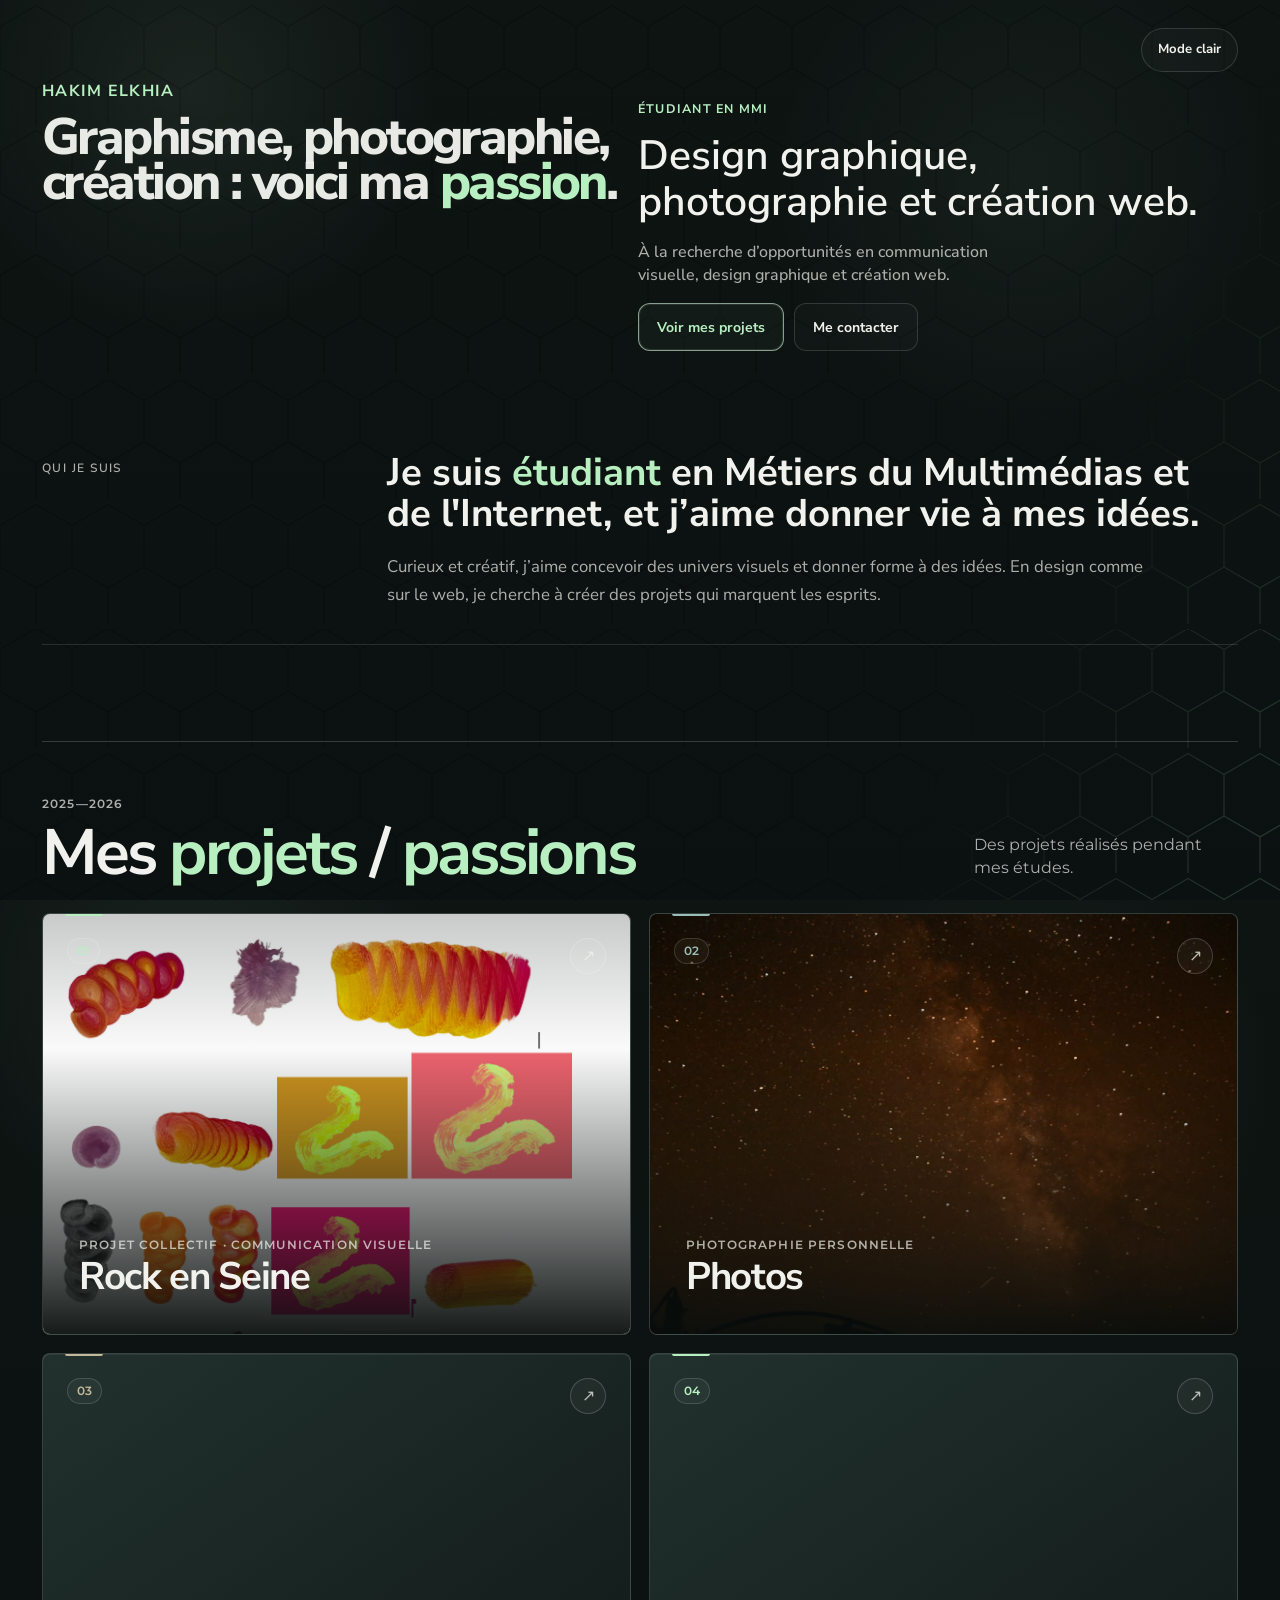
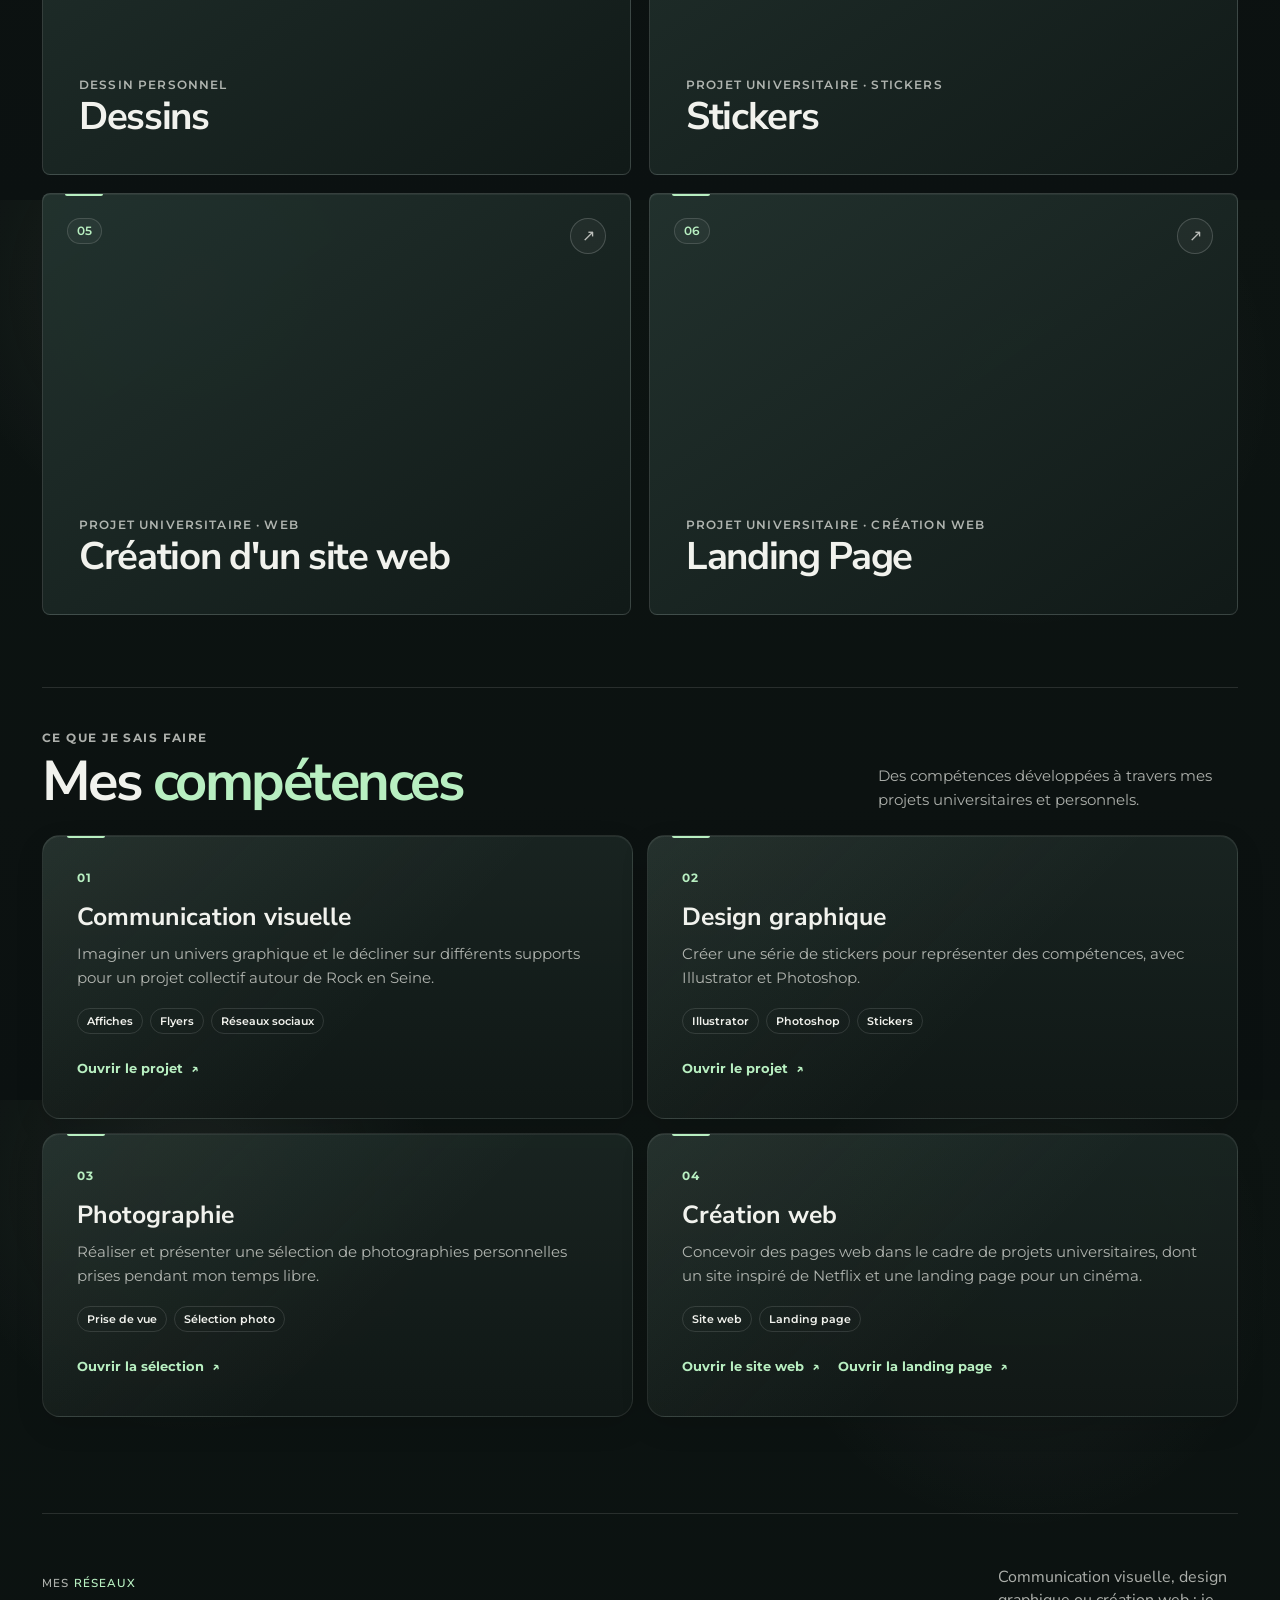
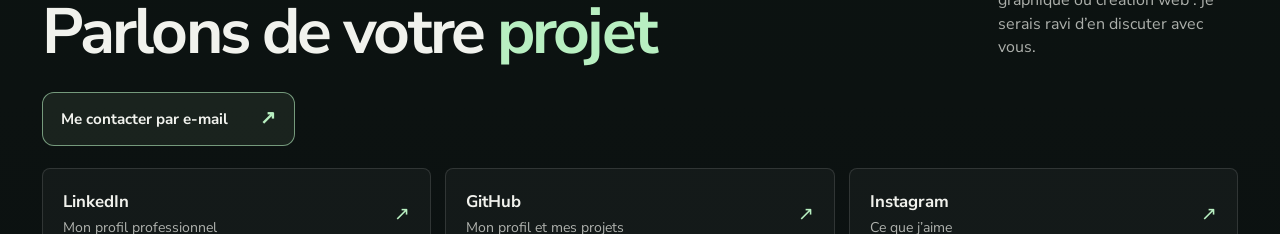
==== index.html @ 8ef16da4 "Add files via upload" ====
<!DOCTYPE html>
<html lang="fr">
  <head>
    <meta charset="utf-8">
    <meta name="viewport" content="width=device-width, initial-scale=1">
    <meta http-equiv="refresh" content="0; url=html/portefolio.html">
    <meta
      name="description"
      content="Découvrez le portfolio de Hakim ELKHIA : communication visuelle, design graphique, photographie et création web."
    >
    <meta name="theme-color" content="#101715">
    <meta property="og:type" content="website">
    <meta property="og:locale" content="fr_FR">
    <meta property="og:site_name" content="Hakim ELKHIA — Portfolio">
    <meta property="og:title" content="Hakim ELKHIA — Portfolio créatif">
    <meta
      property="og:description"
      content="Communication visuelle, design graphique, photographie et création web."
    >
    <meta
      property="og:image"
      content="assets/rock%20en%20seine1.png"
    >
    <meta
      property="og:image:alt"
      content="Maquettes d’affiches pour le projet Rock en Seine."
    >
    <meta name="twitter:card" content="summary_large_image">
    <title>Hakim ELKHIA — Portfolio créatif</title>
    <link rel="icon" type="image/svg+xml" href="honeycomb.svg">
    <link rel="apple-touch-icon" href="honeycomb.svg">
  </head>
  <body>
    <p>Redirection vers <a href="html/portefolio.html">mon portfolio</a>…</p>
  </body>
</html>
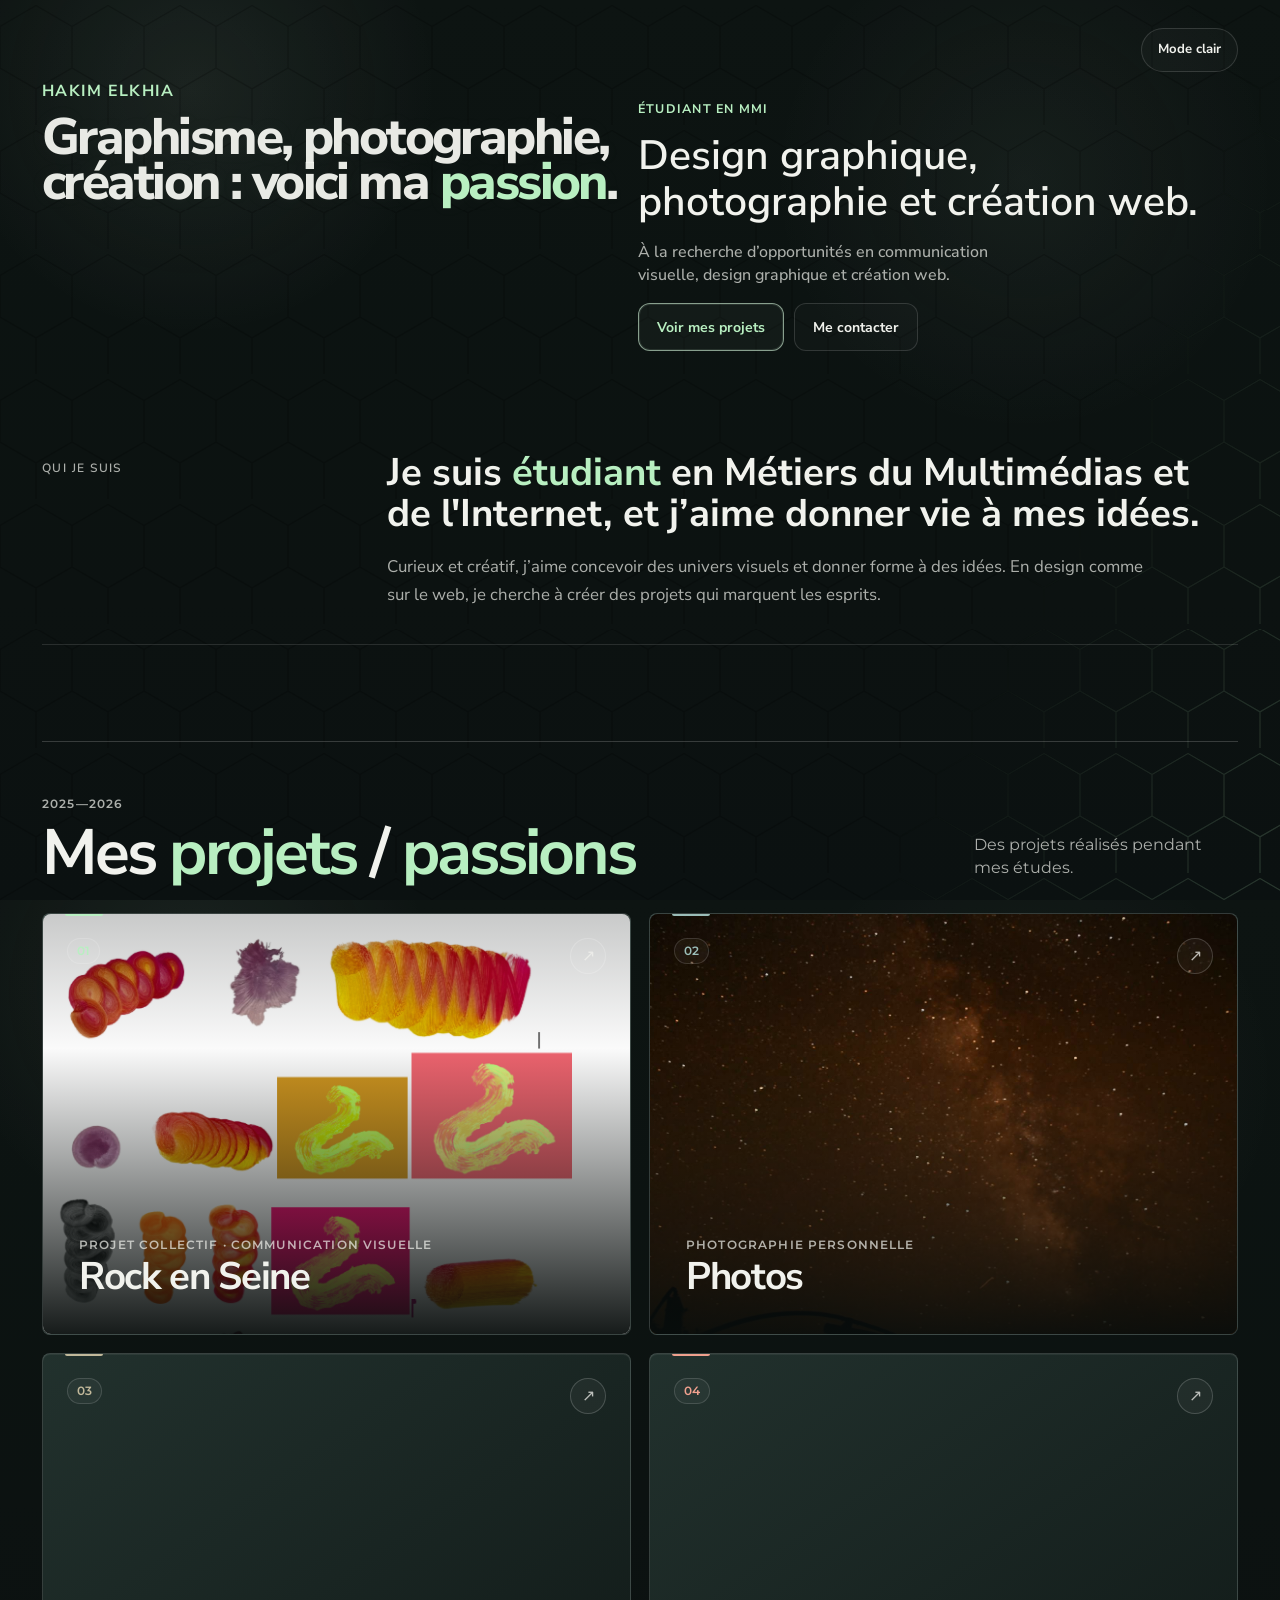
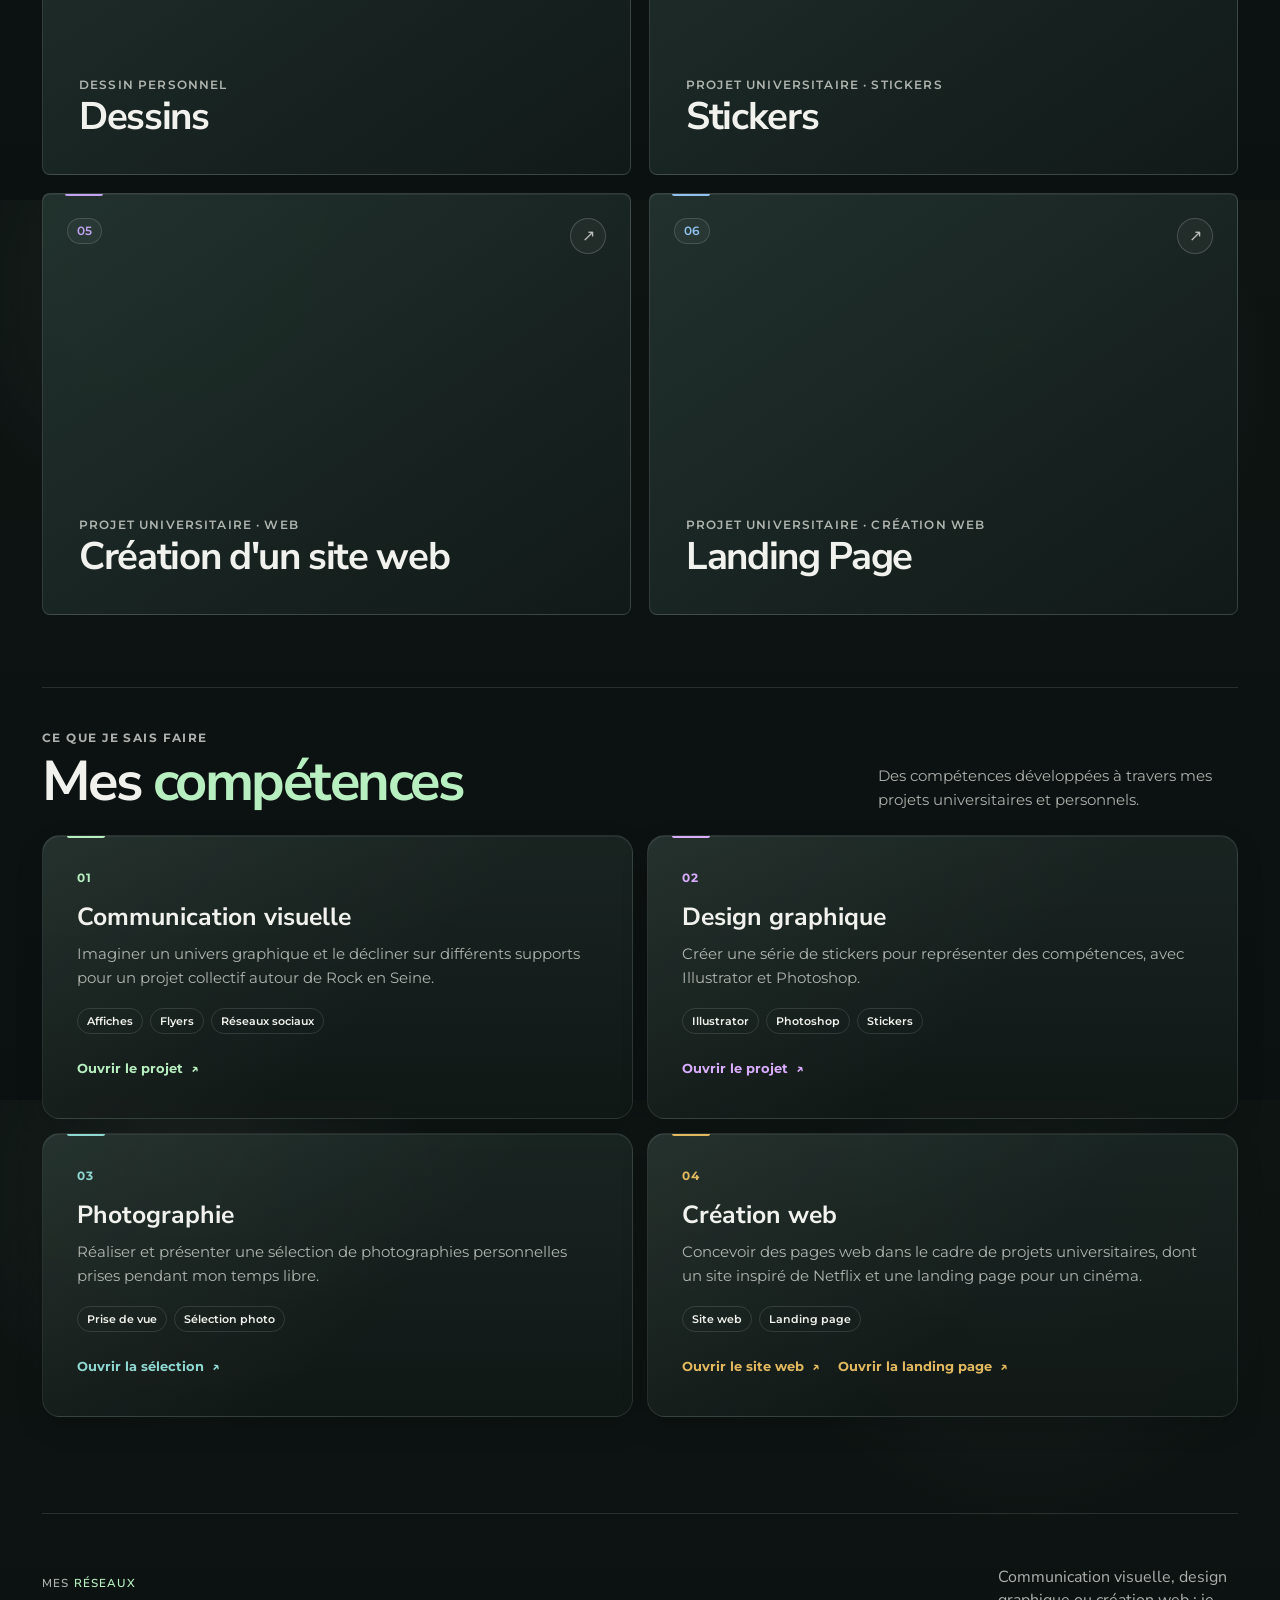
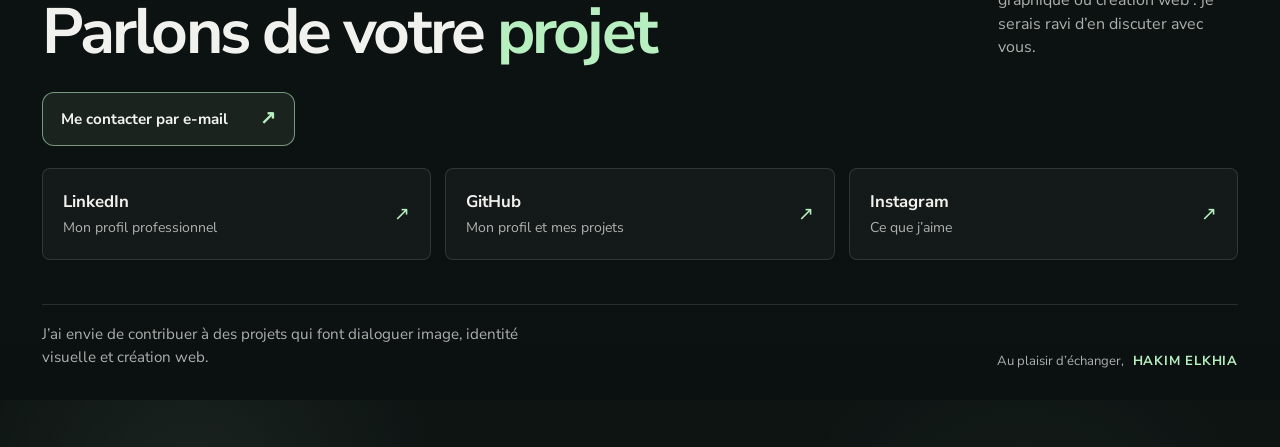
==== commit 3bc0729b: "Add files via upload" ====
--- a/index.html
+++ b/index.html
@@ -27,8 +27,8 @@
     >
     <meta name="twitter:card" content="summary_large_image">
     <title>Hakim ELKHIA — Portfolio créatif</title>
-    <link rel="icon" type="image/svg+xml" href="honeycomb.svg">
-    <link rel="apple-touch-icon" href="honeycomb.svg">
+    <link rel="icon" type="image/svg+xml" href="assets/honeycomb.svg">
+    <link rel="apple-touch-icon" href="assets/honeycomb.svg">
   </head>
   <body>
     <p>Redirection vers <a href="html/portefolio.html">mon portfolio</a>…</p>
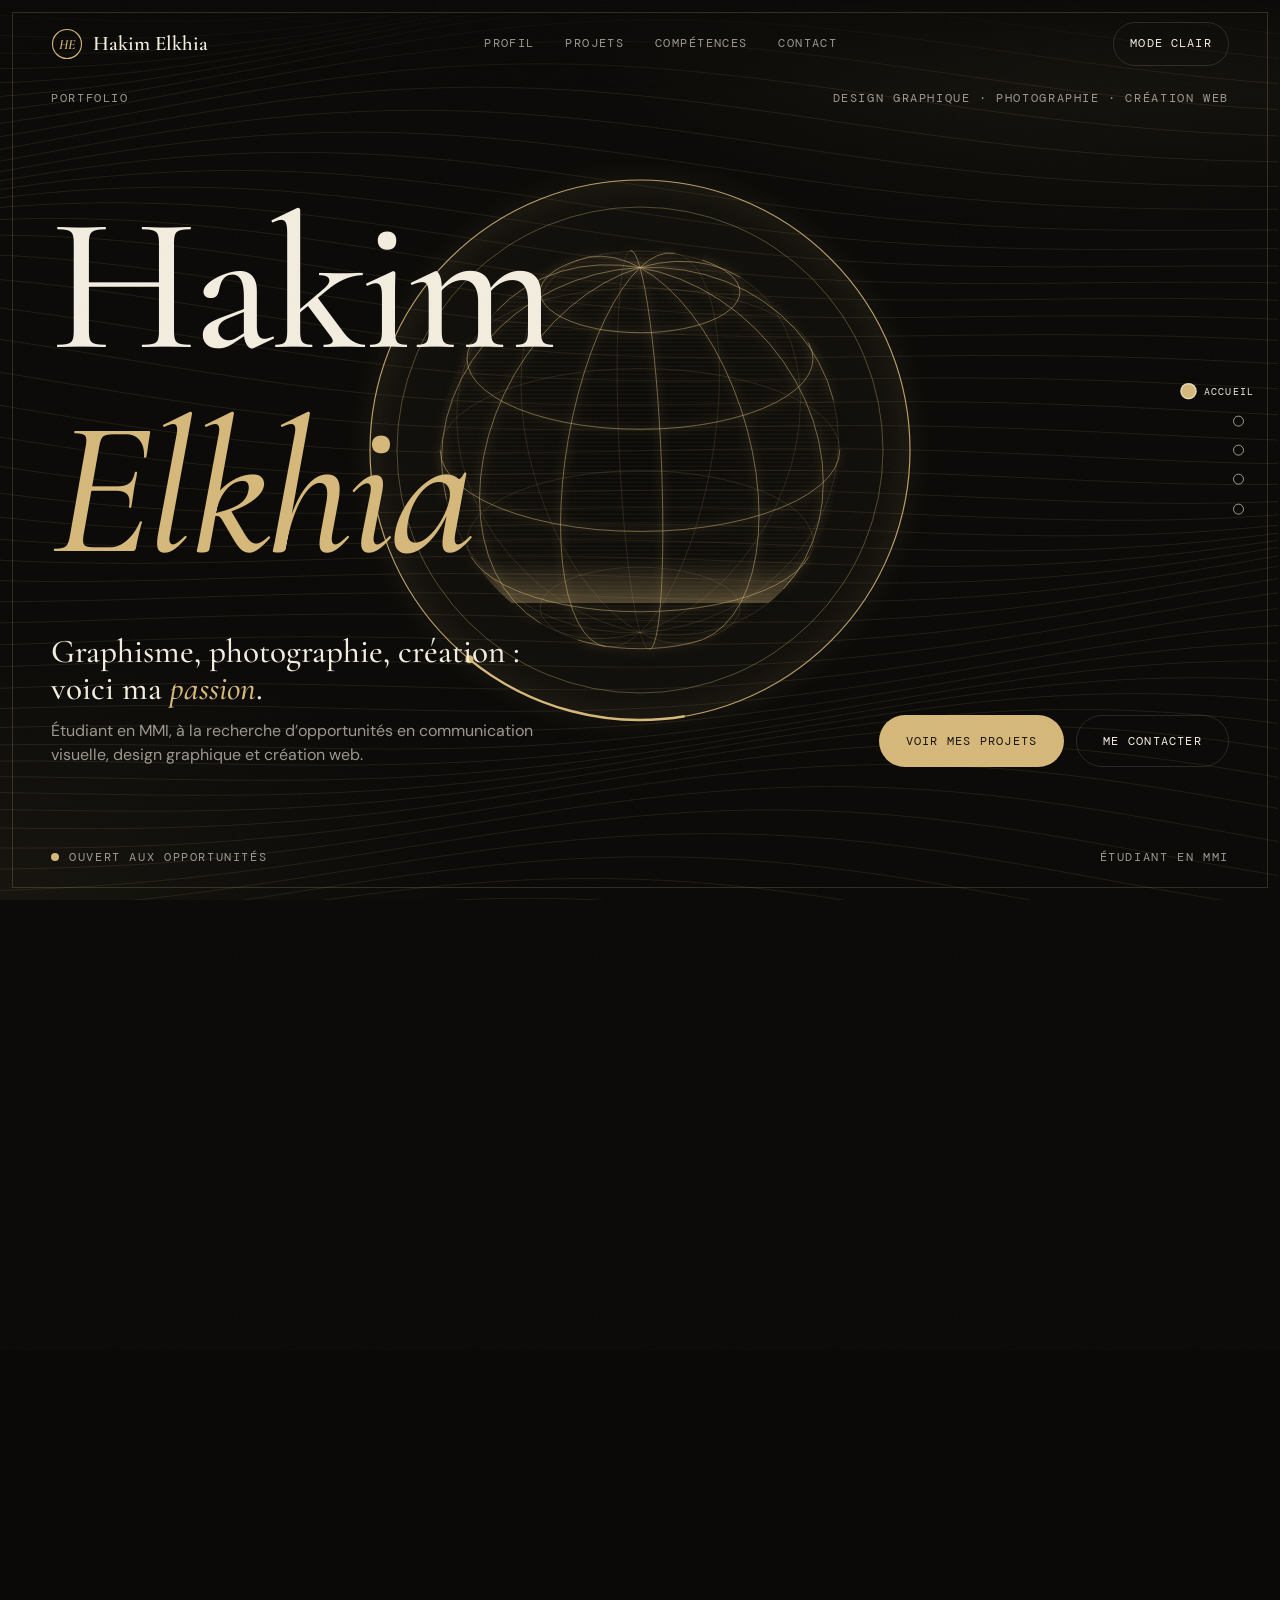
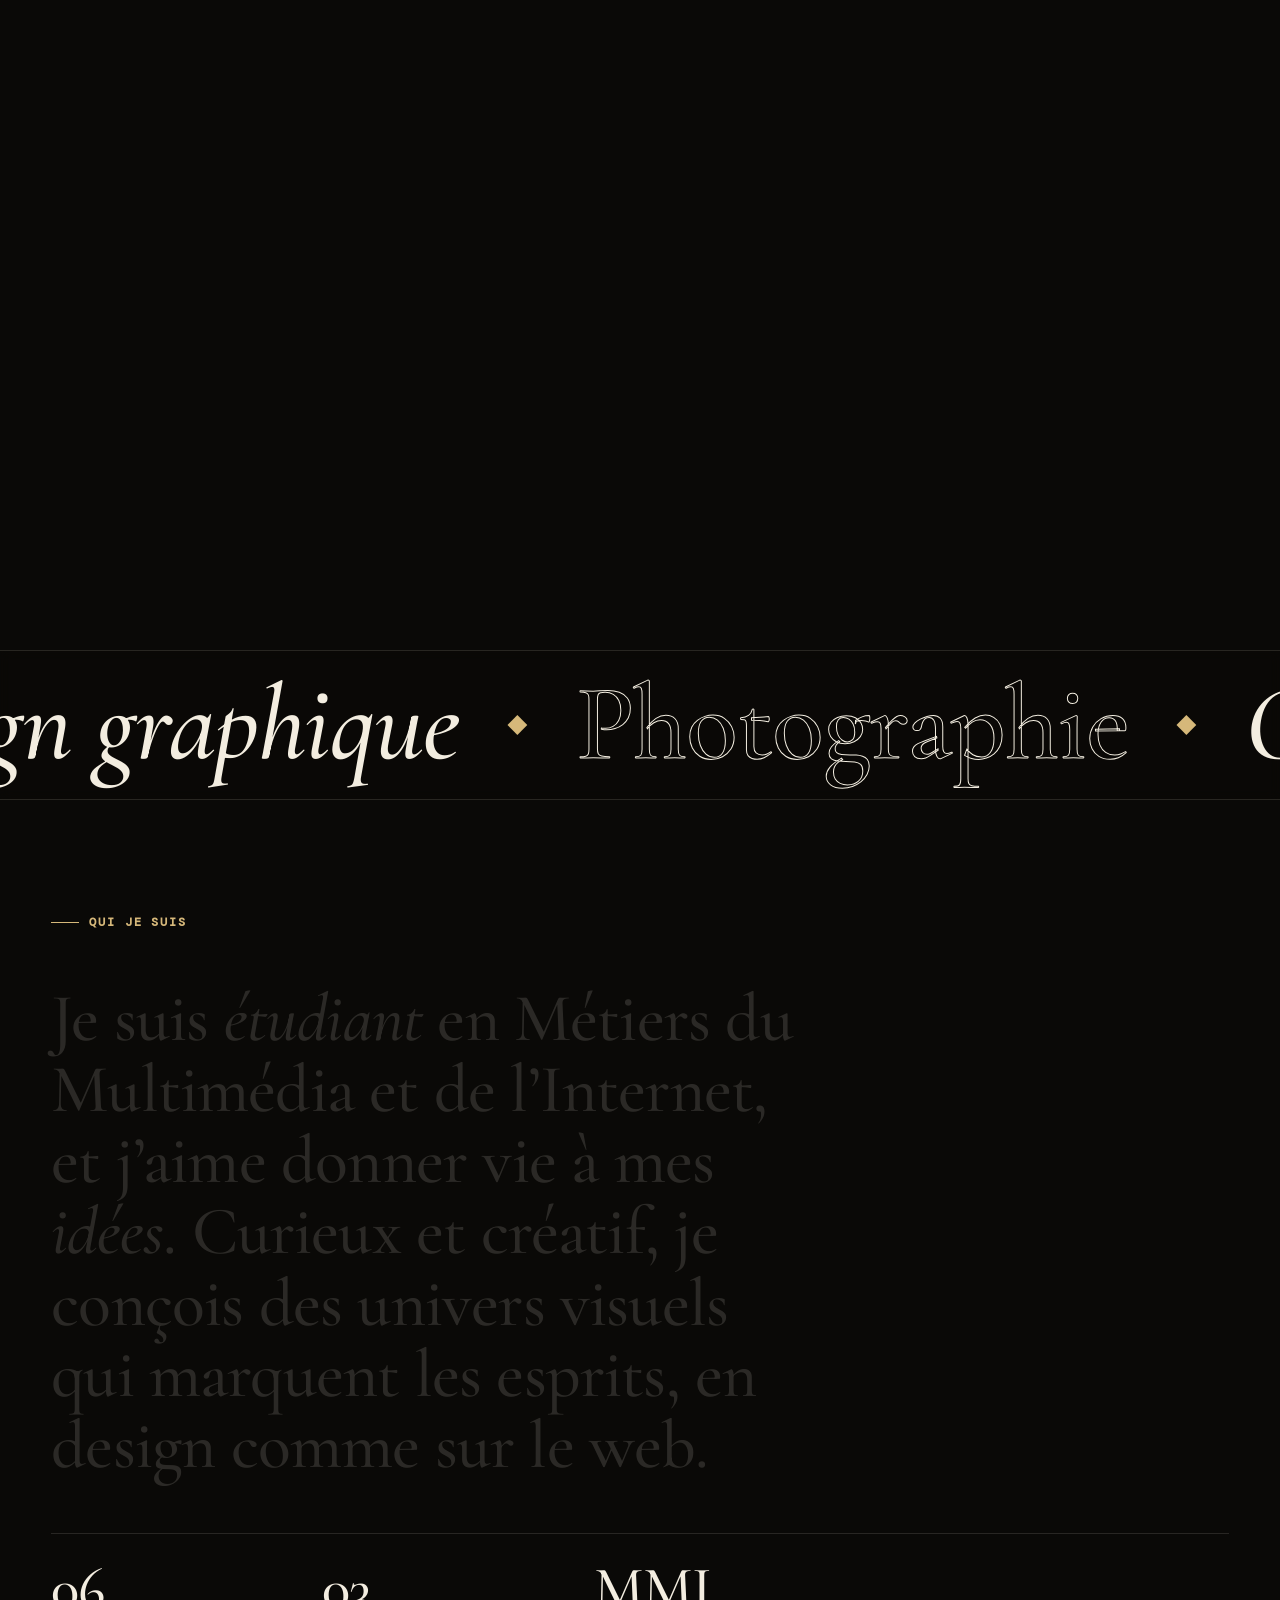
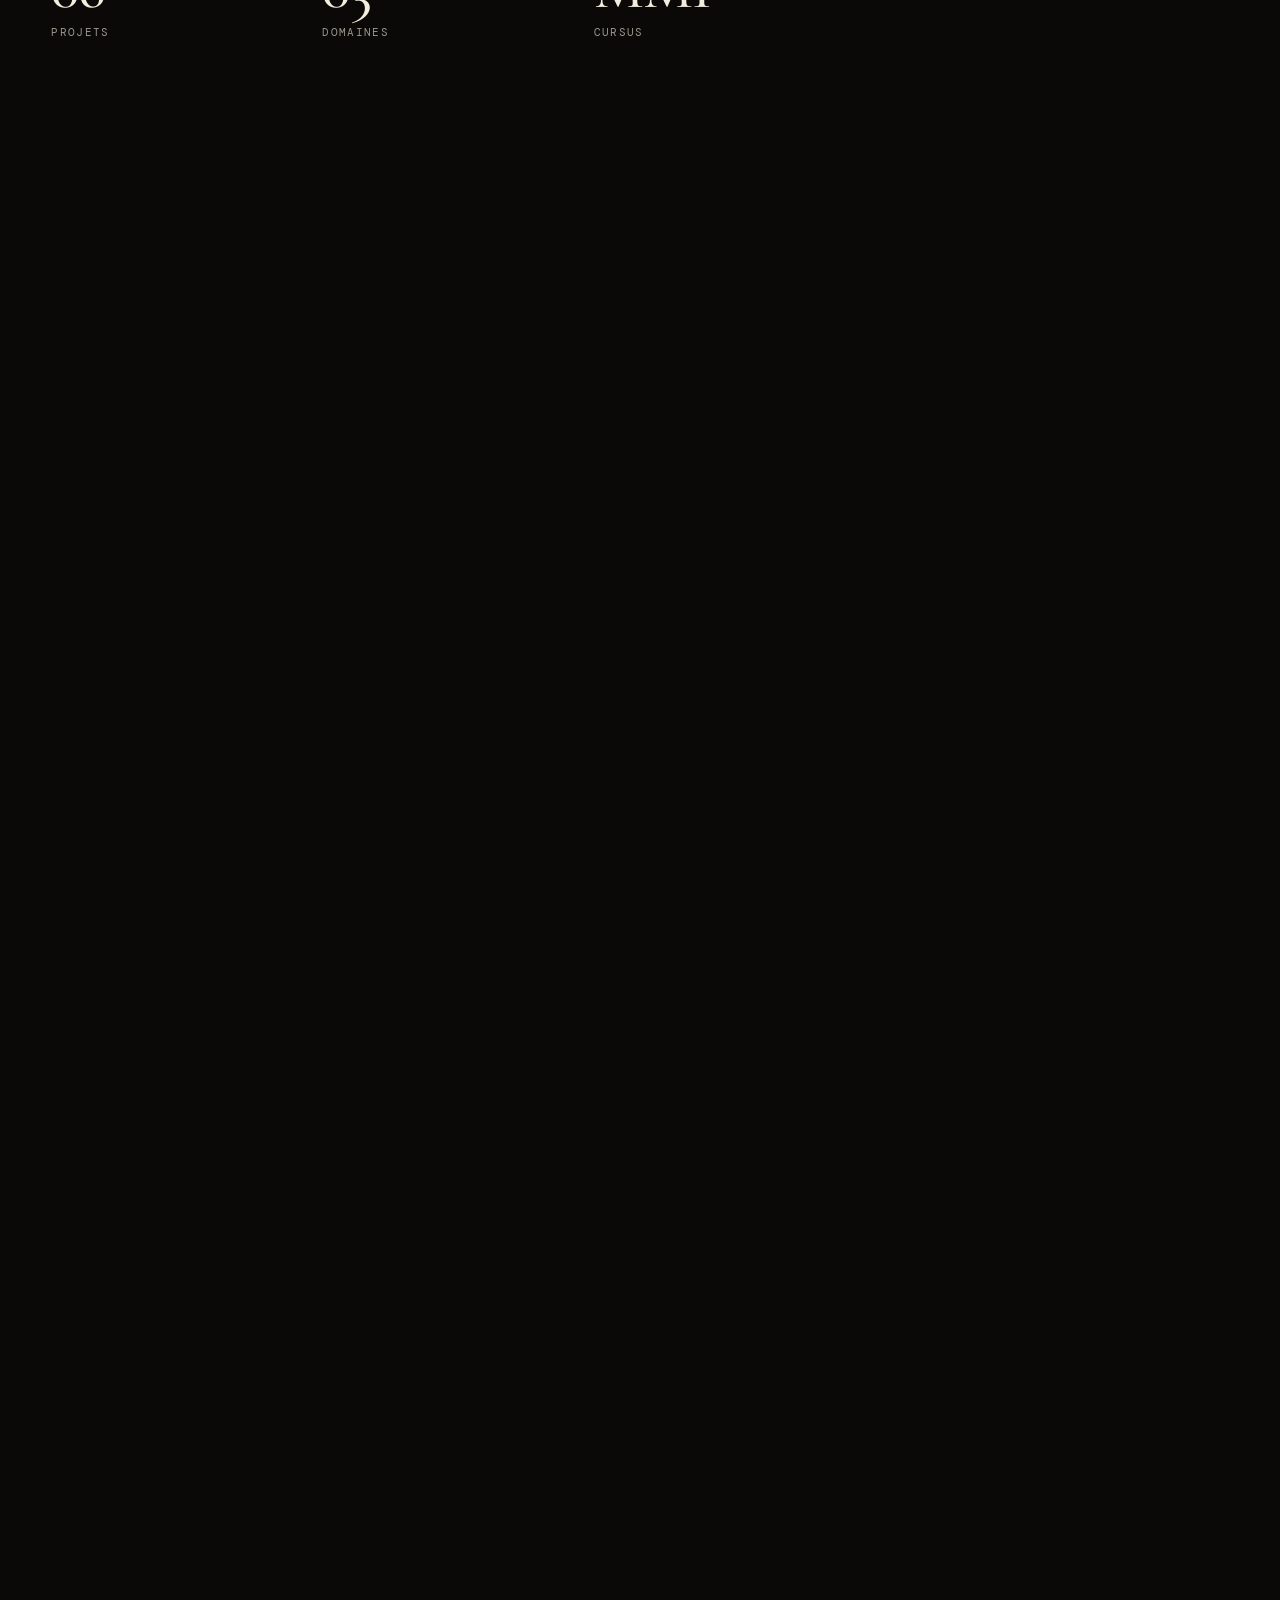
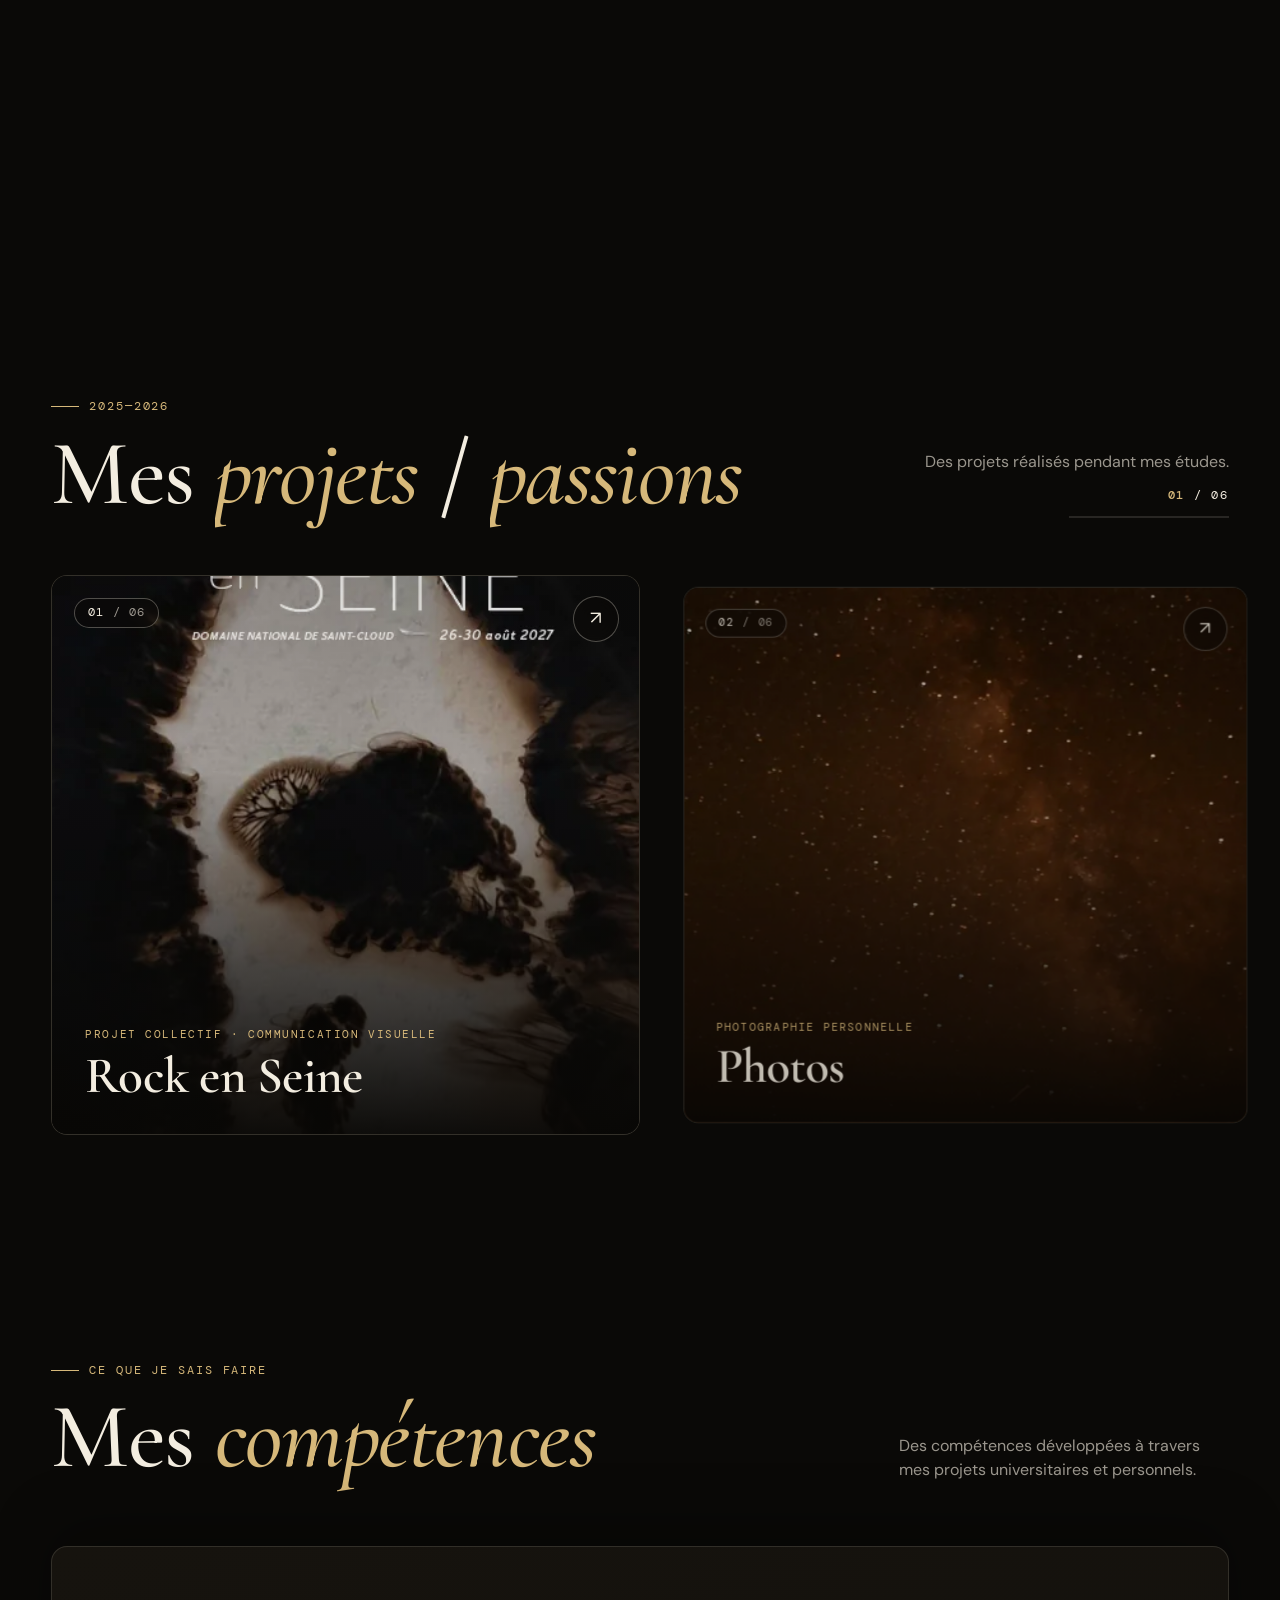
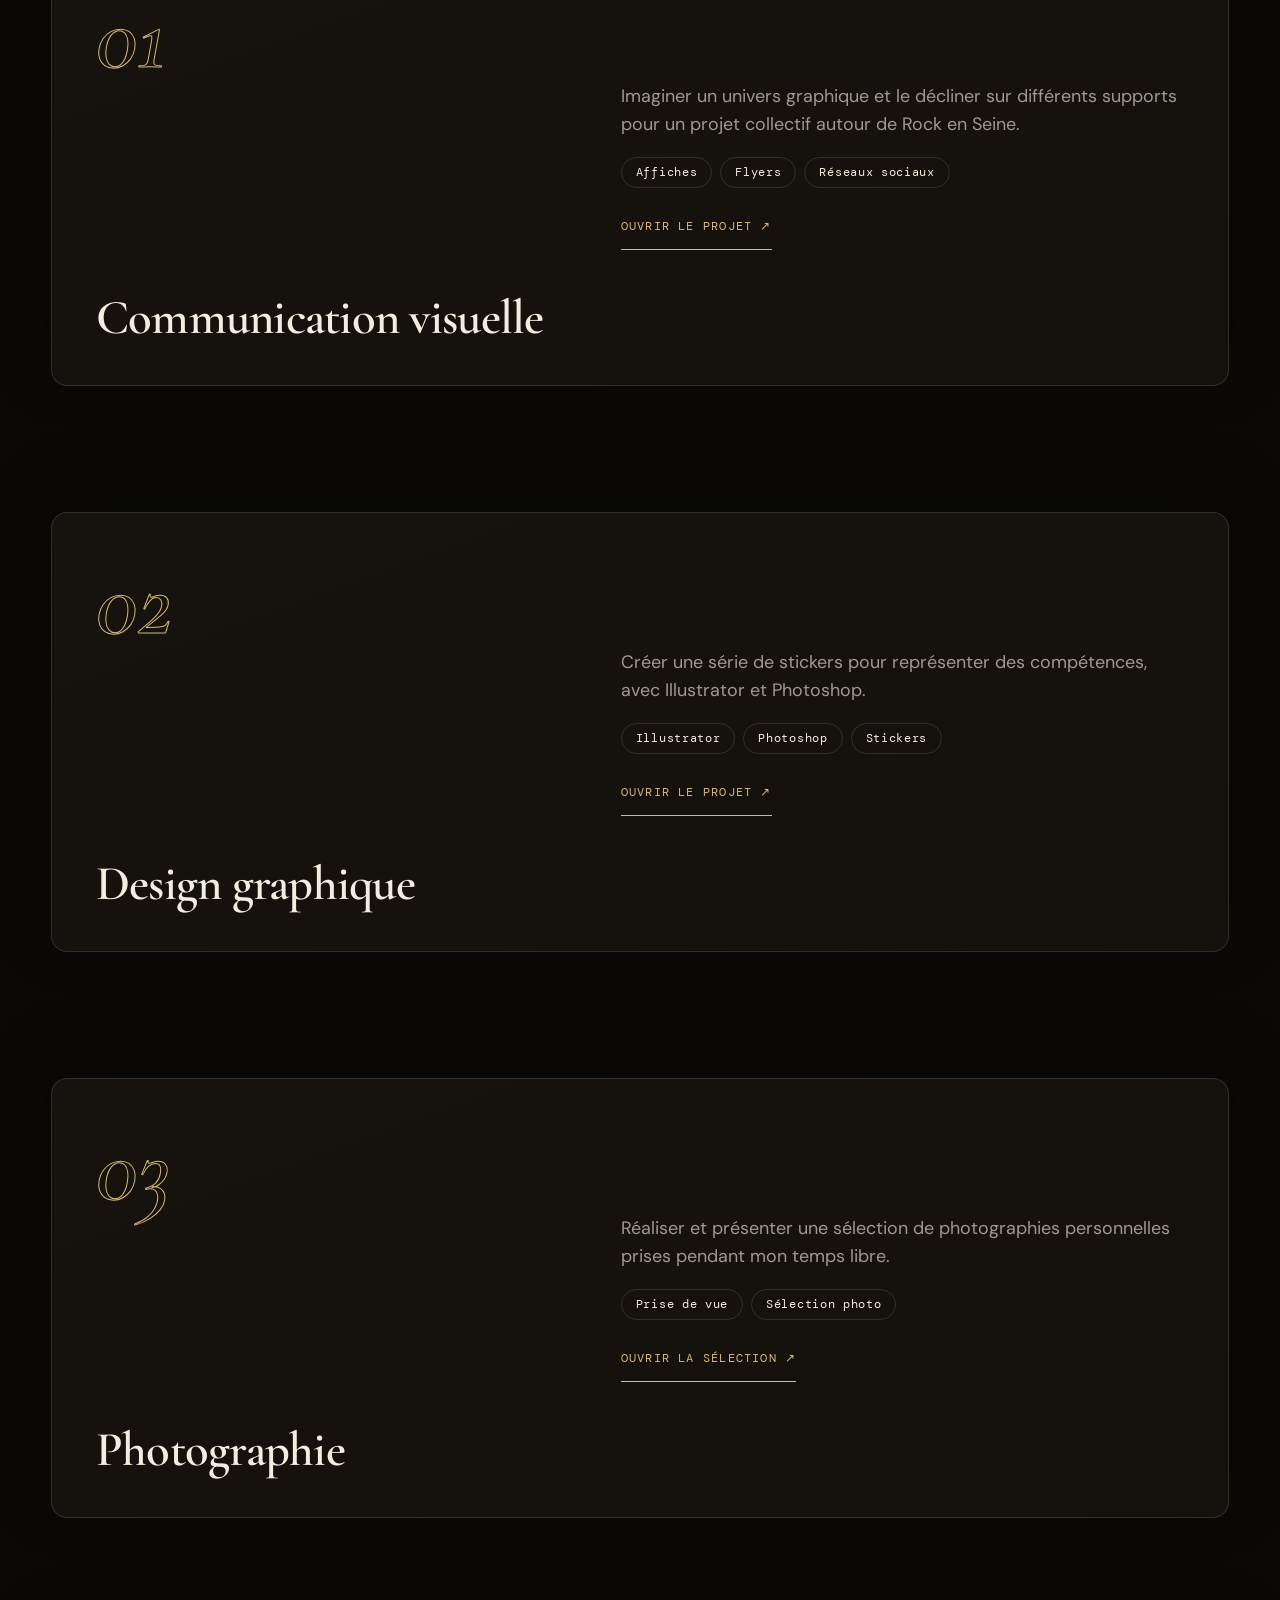
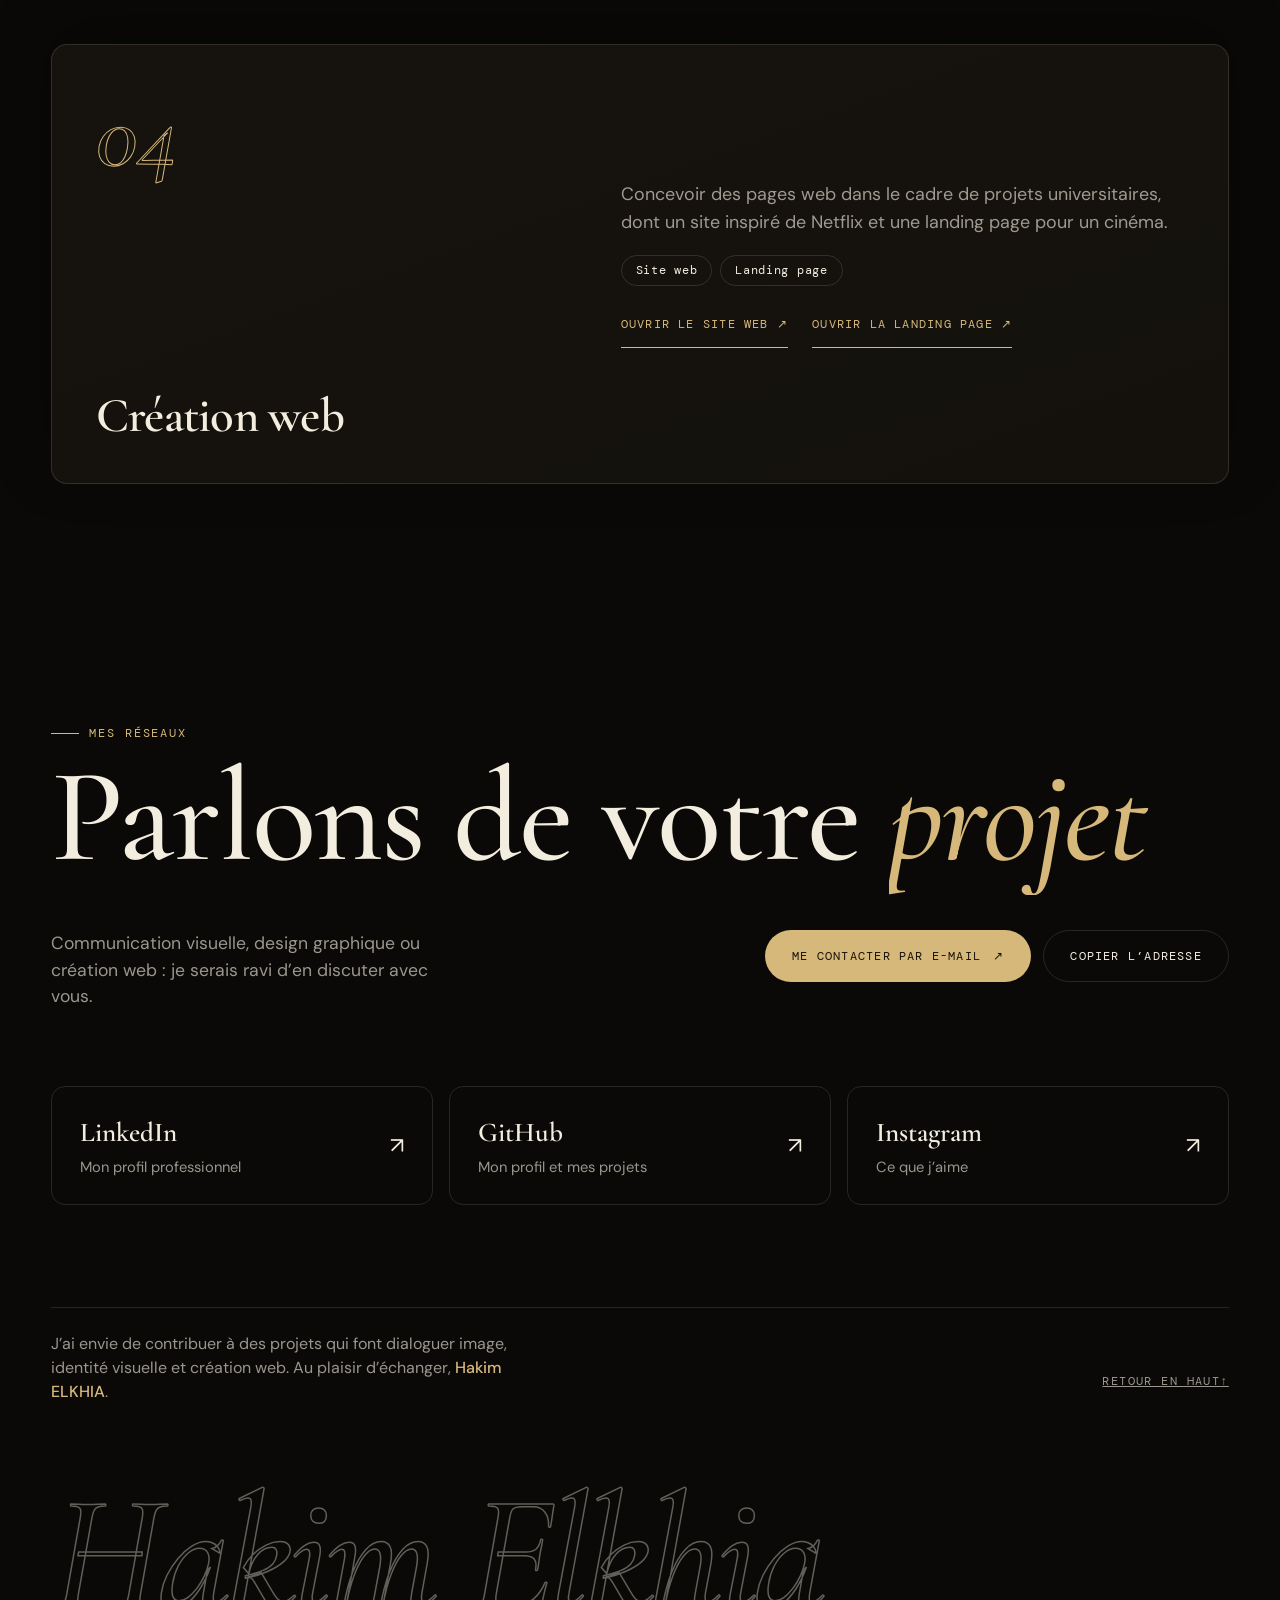
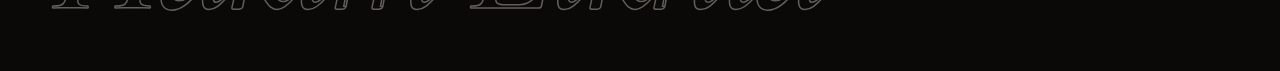
==== commit 224b6520: "Add files via upload" ====
--- a/index.html
+++ b/index.html
@@ -1,36 +1,1019 @@
-<!DOCTYPE html>
-<html lang="fr">
-  <head>
-    <meta charset="utf-8">
-    <meta name="viewport" content="width=device-width, initial-scale=1">
-    <meta http-equiv="refresh" content="0; url=html/portefolio.html">
-    <meta
-      name="description"
-      content="Découvrez le portfolio de Hakim ELKHIA : communication visuelle, design graphique, photographie et création web."
-    >
-    <meta name="theme-color" content="#101715">
-    <meta property="og:type" content="website">
-    <meta property="og:locale" content="fr_FR">
-    <meta property="og:site_name" content="Hakim ELKHIA — Portfolio">
-    <meta property="og:title" content="Hakim ELKHIA — Portfolio créatif">
-    <meta
-      property="og:description"
-      content="Communication visuelle, design graphique, photographie et création web."
-    >
-    <meta
-      property="og:image"
-      content="assets/rock%20en%20seine1.png"
-    >
-    <meta
-      property="og:image:alt"
-      content="Maquettes d’affiches pour le projet Rock en Seine."
-    >
-    <meta name="twitter:card" content="summary_large_image">
-    <title>Hakim ELKHIA — Portfolio créatif</title>
-    <link rel="icon" type="image/svg+xml" href="assets/honeycomb.svg">
-    <link rel="apple-touch-icon" href="assets/honeycomb.svg">
-  </head>
-  <body>
-    <p>Redirection vers <a href="html/portefolio.html">mon portfolio</a>…</p>
-  </body>
-</html>
+<!doctype html>
+<html lang="fr">
+  <head>
+    <meta charset="utf-8" />
+    <meta name="viewport" content="width=device-width, initial-scale=1" />
+    <title>Hakim Elkhia — Portfolio : design graphique, photo, web</title>
+    <meta
+      name="description"
+      content="Portfolio de Hakim Elkhia, étudiant en MMI : communication visuelle, design graphique, photographie et création web. Projets, compétences et contact."
+    />
+    <meta name="author" content="Hakim Elkhia" />
+    <meta name="theme-color" content="#0a0907" />
+    <meta property="og:type" content="website" />
+    <meta property="og:locale" content="fr_FR" />
+    <meta property="og:site_name" content="Hakim Elkhia — Portfolio" />
+    <meta property="og:title" content="Hakim Elkhia — Portfolio créatif" />
+    <meta
+      property="og:description"
+      content="Communication visuelle, design graphique, photographie et création web."
+    />
+    <!-- À la mise en ligne : remplace ces chemins par l'adresse complète du site
+         (https://…/assets/web/apercu.jpg) et ajoute <link rel="canonical"> + og:url.
+         Les réseaux sociaux n'affichent l'aperçu qu'avec une adresse absolue. -->
+    <meta property="og:image" content="assets/web/apercu.jpg" />
+    <meta property="og:image:width" content="1200" />
+    <meta property="og:image:height" content="630" />
+    <meta
+      property="og:image:alt"
+      content="Hakim Elkhia, portfolio : design graphique, photographie, création web."
+    />
+    <meta name="twitter:card" content="summary_large_image" />
+    <link
+      rel="icon"
+      type="image/svg+xml"
+      href="data:image/svg+xml,%3Csvg%20xmlns='http://www.w3.org/2000/svg'%20viewBox='0%200%2064%2064'%3E%3Crect%20width='64'%20height='64'%20rx='14'%20fill='%230a0907'/%3E%3Ccircle%20cx='32'%20cy='32'%20r='25'%20fill='none'%20stroke='%23d6b87a'%20stroke-width='2'/%3E%3Ctext%20x='32'%20y='41'%20text-anchor='middle'%20font-family='Georgia,serif'%20font-style='italic'%20font-size='26'%20fill='%23d6b87a'%3EHE%3C/text%3E%3C/svg%3E"
+    />
+    <link rel="preconnect" href="https://fonts.googleapis.com" />
+    <link rel="preconnect" href="https://fonts.gstatic.com" crossorigin />
+    <link
+      href="https://fonts.googleapis.com/css2?family=Cormorant+Garamond:ital,wght@0,400;0,500;0,600;0,700;1,400;1,500;1,600&amp;family=DM+Sans:wght@400;500;700&amp;family=DM+Mono:wght@400;500&amp;display=swap"
+      rel="stylesheet"
+    />
+    <script>
+      // Avant le premier affichage : thème mémorisé (évite un flash) et intro d'ouverture.
+      (function () {
+        var root = document.documentElement;
+        root.classList.add("js");
+        try {
+          if (localStorage.getItem("portfolio-theme") === "light") {
+            root.dataset.theme = "light";
+          }
+          if (
+            !sessionStorage.getItem("hakim-intro") &&
+            !matchMedia("(prefers-reduced-motion: reduce)").matches
+          ) {
+            root.classList.add("js-loading");
+          }
+        } catch (error) {}
+      })();
+    </script>
+    <link rel="stylesheet" href="css/portefolio.css" />
+    <script defer src="js/projects.js"></script>
+    <script defer src="js/theme.js"></script>
+    <script defer src="js/site.js"></script>
+    <script defer src="js/pluie-or.js"></script>
+    <script defer src="js/lampe-torche.js"></script>
+    <script type="application/ld+json">
+      {
+        "@context": "https://schema.org",
+        "@type": "Person",
+        "name": "Hakim Elkhia",
+        "description": "Étudiant en MMI : communication visuelle, design graphique, photographie et création web.",
+        "knowsAbout": ["Design graphique", "Communication visuelle", "Photographie", "Création web"],
+        "sameAs": [
+          "https://www.linkedin.com/in/dexlemagnifique/",
+          "https://github.com/hakimelkhiaa-boop",
+          "https://www.instagram.com/dex_le_magnifique/"
+        ]
+      }
+    </script>
+  </head>
+  <body>
+    <a class="skip-link" href="#contenu">Aller au contenu</a>
+
+    <!-- Intro d'ouverture : une alvéole se dessine, puis on zoome dedans. -->
+    <div class="loader" aria-hidden="true">
+      <svg class="loader__svg" viewBox="0 0 200 200">
+        <circle
+          class="loader__ring"
+          style="--i: 0; --len: 515.3"
+          cx="100"
+          cy="100"
+          r="82"
+        />
+        <circle
+          class="loader__ring"
+          style="--i: 1; --len: 427.3"
+          cx="100"
+          cy="100"
+          r="68"
+        />
+        <text class="loader__mono" x="100" y="118" text-anchor="middle">
+          HE
+        </text>
+      </svg>
+      <p class="loader__count">000</p>
+      <p class="loader__label">Hakim Elkhia · Portfolio</p>
+    </div>
+
+    <!-- Fond animé : la ruche (dessinée par site.js) et un léger grain. -->
+    <canvas id="hive" aria-hidden="true"></canvas>
+    <div class="grain" aria-hidden="true"></div>
+    <div class="scroll-progress" aria-hidden="true"></div>
+    <div class="cursor" aria-hidden="true"><span></span></div>
+
+    <header class="topbar">
+      <a
+        class="topbar__brand"
+        href="#accueil"
+        aria-label="Retour en haut de la page"
+      >
+        <svg viewBox="0 0 32 32" aria-hidden="true">
+          <circle
+            cx="16"
+            cy="16"
+            r="14.5"
+            fill="none"
+            stroke="currentColor"
+            stroke-width="1.1"
+          />
+          <text x="16" y="21.2" text-anchor="middle">HE</text>
+        </svg>
+        <span>Hakim Elkhia</span>
+      </a>
+      <nav class="topbar__links" id="menu" aria-label="Navigation principale">
+        <a href="#profil">Profil</a>
+        <a href="#projets">Projets</a>
+        <a href="#competences">Compétences</a>
+        <a href="#contact">Contact</a>
+      </nav>
+      <div class="topbar__tools">
+        <button class="theme-toggle" type="button">Mode clair</button>
+        <button
+          class="menu-toggle"
+          type="button"
+          aria-controls="menu"
+          aria-expanded="false"
+        >
+          Menu
+        </button>
+      </div>
+    </header>
+
+    <!-- Indicateur de défilement : apparaît juste après l'intro, disparaît dès qu'on défile. -->
+    <a
+      class="scroll-cue"
+      href="#profil"
+      aria-label="Faire défiler vers le profil"
+    >
+      <span class="scroll-cue__text">Faites défiler</span>
+      <svg class="scroll-cue__icon" viewBox="0 0 48 48" aria-hidden="true">
+        <circle class="scroll-cue__ring" cx="24" cy="24" r="22" />
+        <circle
+          class="scroll-cue__ring scroll-cue__ring--2"
+          cx="24"
+          cy="24"
+          r="22"
+        />
+        <circle class="scroll-cue__hex" cx="24" cy="24" r="22" />
+        <path class="scroll-cue__arrow" d="M24 13v19M16.5 25.5 24 33l7.5-7.5" />
+      </svg>
+    </a>
+
+    <ol class="rail" aria-hidden="true">
+      <li>
+        <a href="#accueil" tabindex="-1"><span>Accueil</span></a>
+      </li>
+      <li>
+        <a href="#profil" tabindex="-1"><span>Profil</span></a>
+      </li>
+      <li>
+        <a href="#projets" tabindex="-1"><span>Projets</span></a>
+      </li>
+      <li>
+        <a href="#competences" tabindex="-1"><span>Compétences</span></a>
+      </li>
+      <li>
+        <a href="#contact" tabindex="-1"><span>Contact</span></a>
+      </li>
+    </ol>
+
+    <main class="page" id="contenu" tabindex="-1">
+      <!-- Accueil : en défilant, on zoome dans l'alvéole centrale. -->
+      <section class="hero" id="accueil">
+        <div class="hero__pin">
+          <div class="hero__meta">
+            <span>Portfolio</span>
+            <span>Design graphique · Photographie · Création web</span>
+          </div>
+          <div class="hero__main">
+            <h1 class="hero__title" aria-label="Hakim Elkhia">
+              <span class="hero__line" aria-hidden="true" data-chars
+                >Hakim</span
+              >
+              <span class="hero__line" aria-hidden="true" data-chars
+                >Elkhia</span
+              >
+            </h1>
+            <div class="hero__sub">
+              <div>
+                <p class="hero__tagline">
+                  Graphisme, photographie, création : voici ma <em>passion</em>.
+                </p>
+                <p class="hero__goal">
+                  Étudiant en MMI, à la recherche d’opportunités en
+                  communication visuelle, design graphique et création web.
+                </p>
+              </div>
+              <nav class="hero__cta" aria-label="Accès rapide">
+                <a class="btn btn--primary" href="#projets">Voir mes projets</a>
+                <a class="btn" href="#contact">Me contacter</a>
+              </nav>
+            </div>
+          </div>
+          <div class="hero__foot">
+            <span class="hero__status"
+              ><i aria-hidden="true"></i>Ouvert aux opportunités</span
+            >
+            <span>Étudiant en MMI</span>
+          </div>
+        </div>
+      </section>
+
+      <div class="ticker" aria-hidden="true">
+        <div class="ticker__track">
+          <span class="ticker__item">Design graphique</span
+          ><span class="ticker__item">Photographie</span
+          ><span class="ticker__item">Création web</span
+          ><span class="ticker__item">Communication visuelle</span
+          ><span class="ticker__item">Affiches</span
+          ><span class="ticker__item">Illustrator</span
+          ><span class="ticker__item">Photoshop</span
+          ><span class="ticker__item">Landing page</span
+          ><span class="ticker__item">Design graphique</span
+          ><span class="ticker__item">Photographie</span
+          ><span class="ticker__item">Création web</span
+          ><span class="ticker__item">Communication visuelle</span
+          ><span class="ticker__item">Affiches</span
+          ><span class="ticker__item">Illustrator</span
+          ><span class="ticker__item">Photoshop</span
+          ><span class="ticker__item">Landing page</span>
+        </div>
+      </div>
+
+      <!-- Profil : le texte s'allume mot après mot pendant le défilement. -->
+      <section class="about" id="profil" aria-labelledby="about-title">
+        <div class="about__pin">
+          <h2 class="eyebrow" id="about-title">Qui je suis</h2>
+          <p class="about__text" data-scrub>
+            Je suis <span class="hl">étudiant</span> en Métiers du Multimédia
+            et de l’Internet, et j’aime donner vie à mes
+            <span class="hl">idées</span>. Curieux et créatif, je conçois des
+            univers visuels qui marquent les esprits, en design comme sur le
+            web.
+          </p>
+          <dl class="about__stats">
+            <div>
+              <dt>Projets</dt>
+              <dd data-count="6">00</dd>
+            </div>
+            <div>
+              <dt>Domaines</dt>
+              <dd data-count="3">00</dd>
+            </div>
+            <div>
+              <dt>Cursus</dt>
+              <dd>MMI</dd>
+            </div>
+          </dl>
+        </div>
+      </section>
+
+      <!-- Projets : défilement horizontal épinglé, cartes ouvertes par projects.js. -->
+      <section class="projects" id="projets" aria-labelledby="projects-title">
+        <div class="projects__pin">
+          <header class="projects__heading">
+            <div>
+              <p class="eyebrow">2025—2026</p>
+              <h2 class="projects__title split" id="projects-title">
+                Mes <em>projets</em> / <em>passions</em>
+              </h2>
+            </div>
+            <div class="projects__side">
+              <p class="projects__description">
+                Des projets réalisés pendant mes études.
+              </p>
+              <div class="projects__counter" aria-hidden="true">
+                <b>01</b> / 06
+              </div>
+              <div class="projects__bar" aria-hidden="true"></div>
+            </div>
+          </header>
+
+          <div class="projects__backdrop" hidden></div>
+
+          <!-- Visionneuse plein écran commune aux images de tous les projets. -->
+          <dialog
+            class="photo-lightbox"
+            aria-labelledby="photo-lightbox__title"
+          >
+            <button
+              class="photo-lightbox__close"
+              type="button"
+              aria-label="Fermer la photo agrandie"
+            ></button>
+            <button
+              class="photo-lightbox__navigation photo-lightbox__navigation--previous"
+              type="button"
+              aria-label="Afficher la photo précédente"
+            >
+              <span aria-hidden="true">←</span>
+            </button>
+            <p class="photo-lightbox__title" id="photo-lightbox__title"></p>
+            <img
+              class="photo-lightbox__image"
+              src="assets/web/couverture-photos.webp"
+              alt=""
+            />
+            <button
+              class="photo-lightbox__navigation photo-lightbox__navigation--next"
+              type="button"
+              aria-label="Afficher la photo suivante"
+            >
+              <span aria-hidden="true">→</span>
+            </button>
+          </dialog>
+
+          <div class="projects__list">
+            <div
+              class="project project--featured"
+              id="project-01"
+              data-project-id="project-01"
+            >
+              <div class="project__cover" aria-hidden="true">
+                <img src="assets/web/couverture-rock-en-seine.webp" alt="" width="543" height="728" decoding="async" />
+              </div>
+              <h3 class="project__heading" id="project-title-01">
+                Rock en Seine
+              </h3>
+              <button
+                class="project__open"
+                type="button"
+                aria-expanded="false"
+                aria-labelledby="project-title-01"
+              >
+                <span class="project__number">01</span>
+                <span class="project__copy">
+                  <span class="project__category"
+                    >Projet collectif · Communication visuelle</span
+                  >
+                  <span class="project__title" aria-hidden="true"
+                    >Rock en Seine</span
+                  >
+                  <span class="project__description">
+                    <span class="project__contribution">
+                      <strong class="project__contribution-label"
+                        >Travail d’équipe</strong
+                      >
+                      Imaginer un univers visuel pour le festival et le décliner
+                      sur des affiches, flyers, publications Instagram et un
+                      site web.
+                    </span>
+                    <span class="project__contribution">
+                      <strong class="project__contribution-label"
+                        >Ma contribution personnelle</strong
+                      >
+                      Réaliser une proposition d’affiche en solo.
+                    </span>
+                  </span>
+                </span>
+                <span class="project__mark" aria-hidden="true">↗</span>
+              </button>
+              <div
+                class="project__gallery"
+                role="group"
+                aria-label="Galerie du projet Rock en Seine"
+              >
+                <p class="project__gallery-empty">
+                  Visuels à venir.
+                </p>
+                <div class="project__images">
+                  <figure class="project__photo">
+                    <img src="assets/web/rock-en-seine-01.webp" alt="Planche de formes 3D colorées servant de base aux affiches de Rock en Seine." width="607" height="667" loading="lazy" decoding="async" />
+                    <figcaption>Modèles de l’équipe pour la création d’affiches.</figcaption>
+                  </figure>
+                  <figure class="project__photo">
+                    <img src="assets/web/rock-en-seine-02.webp" alt="Essais typographiques pour l’identité visuelle de Rock en Seine." width="412" height="405" loading="lazy" decoding="async" />
+                    <figcaption>Essais typographiques</figcaption>
+                  </figure>
+                  <figure class="project__photo">
+                    <img src="assets/web/rock-en-seine-03.webp" alt="Flyer promotionnel de Rock en Seine créé par l’équipe du projet." width="530" height="751" loading="lazy" decoding="async" />
+                    <figcaption>Visuel de flyers créé par l’équipe du projet.</figcaption>
+                  </figure>
+                  <figure class="project__photo">
+                    <img src="assets/web/rock-en-seine-04.webp" alt="Visuel d’une publication Instagram créé par l’équipe pour Rock en Seine." width="850" height="555" loading="lazy" decoding="async" />
+                    <figcaption>Visuel de publication Instagram réalisé par l’équipe.</figcaption>
+                  </figure>
+                  <figure class="project__photo">
+                    <img src="assets/web/rock-en-seine-05.webp" alt="Autre visuel de publication Instagram créé par l’équipe pour Rock en Seine." width="851" height="556" loading="lazy" decoding="async" />
+                    <figcaption>Visuel de publication Instagram réalisé par l’équipe.</figcaption>
+                  </figure>
+                  <figure class="project__photo">
+                    <img src="assets/web/rock-en-seine-06.webp" alt="Forme abstraite noire et blanche créée en solo comme ressource d’affiche." width="783" height="551" loading="lazy" decoding="async" />
+                    <figcaption>Ressource créée en solo pour une proposition d’affiche.</figcaption>
+                  </figure>
+                  <figure class="project__photo">
+                    <img src="assets/web/rock-en-seine-07.webp" alt="Affiche proposée en solo pour le projet Rock en Seine." width="543" height="728" loading="lazy" decoding="async" />
+                    <figcaption>Proposition d’affiche réalisée en solo.</figcaption>
+                  </figure>
+                </div>
+              </div>
+              <button
+                class="project__close"
+                type="button"
+                aria-label="Fermer ce projet"
+              ></button>
+            </div>
+
+            <div
+              class="project project--featured"
+              id="project-02"
+              data-project-id="project-02"
+            >
+              <div class="project__cover" aria-hidden="true">
+                <img src="assets/web/couverture-photos.webp" alt="" width="1100" height="733" loading="lazy" decoding="async" />
+              </div>
+              <h3 class="project__heading" id="project-title-02">Photos</h3>
+              <button
+                class="project__open"
+                type="button"
+                aria-expanded="false"
+                aria-labelledby="project-title-02"
+              >
+                <span class="project__number">02</span>
+                <span class="project__copy">
+                  <span class="project__category"
+                    >Photographie personnelle</span
+                  >
+                  <span class="project__title" aria-hidden="true">Photos</span>
+                  <span class="project__description">
+                    <span class="project__contribution">
+                      <strong class="project__contribution-label"
+                        >Projet personnel</strong
+                      >
+                      Sélection de neuf photographies prises pendant mon temps
+                      libre.
+                    </span>
+                  </span>
+                </span>
+                <span class="project__mark" aria-hidden="true">↗</span>
+              </button>
+              <div
+                class="project__gallery"
+                role="group"
+                aria-label="Galerie du projet Photos"
+              >
+                <p class="project__gallery-empty">
+                  Visuels à venir.
+                </p>
+                <div class="project__images">
+                  <figure class="project__photo">
+                    <img src="assets/web/photo-01.webp" alt="Voie lactée au-dessus d’un toit sombre, sous un ciel orangé." width="1600" height="1067" loading="lazy" decoding="async" />
+                    <figcaption></figcaption>
+                  </figure>
+                  <figure class="project__photo">
+                    <img src="assets/web/photo-02.webp" alt="Voie lactée lumineuse qui traverse verticalement un ciel nocturne." width="1600" height="1067" loading="lazy" decoding="async" />
+                    <figcaption></figcaption>
+                  </figure>
+                  <figure class="project__photo">
+                    <img src="assets/web/photo-03.webp" alt="Ciel étoilé orangé traversé par la silhouette d’un poteau et de fils électriques." width="1600" height="1067" loading="lazy" decoding="async" />
+                    <figcaption></figcaption>
+                  </figure>
+                  <figure class="project__photo">
+                    <img src="assets/web/photo-04.webp" alt="Champ éclairé et arbres sous un ciel nocturne traversé par des fils électriques." width="1600" height="1067" loading="lazy" decoding="async" />
+                    <figcaption></figcaption>
+                  </figure>
+                  <figure class="project__photo">
+                    <img src="assets/web/photo-05.webp" alt="Champ et arbres sous un ciel étoilé, vus derrière une clôture." width="1600" height="1067" loading="lazy" decoding="async" />
+                    <figcaption></figcaption>
+                  </figure>
+                  <figure class="project__photo">
+                    <img src="assets/web/photo-06.webp" alt="Silhouette d’un pin sous un ciel étoilé traversé par des câbles aériens." width="1600" height="1067" loading="lazy" decoding="async" />
+                    <figcaption></figcaption>
+                  </figure>
+                  <figure class="project__photo">
+                    <img src="assets/web/photo-07.webp" alt="Champ orangé et arbres sous un ciel nocturne avec des fils électriques." width="1600" height="1067" loading="lazy" decoding="async" />
+                    <figcaption></figcaption>
+                  </figure>
+                  <figure class="project__photo">
+                    <img src="assets/web/photo-08.webp" alt="Fontaine dans un parc, en silhouette sous un ciel nuageux de fin de journée." width="1200" height="1600" loading="lazy" decoding="async" />
+                    <figcaption></figcaption>
+                  </figure>
+                  <!-- Photos masquées volontairement : sors une figure de ce commentaire pour l'afficher.
+                  <figure class="project__photo">
+                    <img src="assets/web/photo-09.webp" alt="Chaton tigré et blanc assis sur un plaid rayé, le regard levé vers l’objectif." width="825" height="908" loading="lazy" decoding="async" />
+                    <figcaption></figcaption>
+                  </figure>
+                  <figure class="project__photo">
+                    <img src="assets/web/photo-10.webp" alt="Guirlandes de lanternes rouges suspendues au-dessus d’une rue piétonne animée." width="739" height="1600" loading="lazy" decoding="async" />
+                    <figcaption></figcaption>
+                  </figure>
+                  <figure class="project__photo">
+                    <img src="assets/web/photo-11.webp" alt="Goéland posé sur l’eau, dans les reflets dorés du soleil couchant." width="739" height="1600" loading="lazy" decoding="async" />
+                    <figcaption></figcaption>
+                  </figure>
+                  <figure class="project__photo">
+                    <img src="assets/web/photo-12.webp" alt="Coucher de soleil sur la mer depuis un rivage rocheux, des rayons perçant les nuages." width="1200" height="1600" loading="lazy" decoding="async" />
+                    <figcaption></figcaption>
+                  </figure>
+                  <figure class="project__photo">
+                    <img src="assets/web/photo-13.webp" alt="Cloître d’une abbaye gothique et sa pelouse, vus depuis la galerie." width="739" height="1600" loading="lazy" decoding="async" />
+                    <figcaption></figcaption>
+                  </figure>
+                  <figure class="project__photo">
+                    <img src="assets/web/photo-14.webp" alt="Ruelle médiévale étroite, une lanterne suspendue entre les façades de pierre." width="739" height="1600" loading="lazy" decoding="async" />
+                    <figcaption></figcaption>
+                  </figure>
+                  <figure class="project__photo">
+                    <img src="assets/web/photo-15.webp" alt="Façade d’une église gothique à rosace, derrière un massif de fleurs mauves." width="739" height="1600" loading="lazy" decoding="async" />
+                    <figcaption></figcaption>
+                  </figure>
+                  <figure class="project__photo">
+                    <img src="assets/web/photo-16.webp" alt="Le Mont-Saint-Michel vu depuis la baie à marée basse." width="739" height="1600" loading="lazy" decoding="async" />
+                    <figcaption></figcaption>
+                  </figure>
+                  <figure class="project__photo">
+                    <img src="assets/web/photo-17.webp" alt="Goéland debout sur un muret de pierre, face à la baie." width="739" height="1600" loading="lazy" decoding="async" />
+                    <figcaption></figcaption>
+                  </figure>
+                  <figure class="project__photo">
+                    <img src="assets/web/photo-18.webp" alt="Escalier de pierre voûté, éclairé par une lumière chaude." width="739" height="1600" loading="lazy" decoding="async" />
+                    <figcaption></figcaption>
+                  </figure>
+                  <figure class="project__photo">
+                    <img src="assets/web/photo-19.webp" alt="Enfilade de colonnes dans un cloître gothique." width="739" height="1600" loading="lazy" decoding="async" />
+                    <figcaption></figcaption>
+                  </figure>
+                  <figure class="project__photo">
+                    <img src="assets/web/photo-20.webp" alt="Chœur gothique d’une abbatiale, avec ses hautes verrières et son sol dallé." width="739" height="1600" loading="lazy" decoding="async" />
+                    <figcaption></figcaption>
+                  </figure>
+                  <figure class="project__photo">
+                    <img src="assets/web/photo-21.webp" alt="Îlot rocheux portant un phare blanc, au milieu d’une mer bleue." width="739" height="1600" loading="lazy" decoding="async" />
+                    <figcaption></figcaption>
+                  </figure>
+                  <figure class="project__photo">
+                    <img src="assets/web/photo-22.webp" alt="Côte de rochers roses couverte de lande, une croix au sommet." width="739" height="1600" loading="lazy" decoding="async" />
+                    <figcaption></figcaption>
+                  </figure>
+                  <figure class="project__photo">
+                    <img src="assets/web/photo-23.webp" alt="Loup blanc couché sur un rocher au bord d’un bassin, dans la verdure." width="739" height="1600" loading="lazy" decoding="async" />
+                    <figcaption></figcaption>
+                  </figure>
+                  <figure class="project__photo">
+                    <img src="assets/web/photo-24.webp" alt="Phoque gris allongé au bord de l’eau." width="1600" height="900" loading="lazy" decoding="async" />
+                    <figcaption></figcaption>
+                  </figure>
+                  -->
+                  <figure class="project__photo">
+                    <img src="assets/web/photo-25.webp" alt="Prairie verte parsemée de fleurs, bordée d’une clôture, sous un ciel voilé." width="1600" height="1200" loading="lazy" decoding="async" />
+                    <figcaption></figcaption>
+                  </figure>
+                </div>
+              </div>
+              <button
+                class="project__close"
+                type="button"
+                aria-label="Fermer ce projet"
+              ></button>
+            </div>
+
+            <div
+              class="project project--featured"
+              id="project-03"
+              data-project-id="project-03"
+            >
+              <div class="project__cover" aria-hidden="true">
+                <img src="assets/web/couverture-dessins.webp" alt="" width="825" height="1100" loading="lazy" decoding="async" />
+              </div>
+              <h3 class="project__heading" id="project-title-03">Dessins</h3>
+              <button
+                class="project__open"
+                type="button"
+                aria-expanded="false"
+                aria-labelledby="project-title-03"
+              >
+                <span class="project__number">03</span>
+                <span class="project__copy">
+                  <span class="project__category">Dessin personnel</span>
+                  <span class="project__title" aria-hidden="true">Dessins</span>
+                  <span class="project__description">
+                    <span class="project__contribution">
+                      <strong class="project__contribution-label"
+                        >Pratique personnelle</strong
+                      >
+                      Je dessine pendant mon temps libre, au gré des idées qui
+                      me passent par la tête.
+                    </span>
+                  </span>
+                </span>
+                <span class="project__mark" aria-hidden="true">↗</span>
+              </button>
+              <div
+                class="project__gallery"
+                role="group"
+                aria-label="Galerie du projet Dessins"
+              >
+                <p class="project__gallery-empty">
+                  Visuels à venir.
+                </p>
+                <div class="project__images">
+                  <figure class="project__photo">
+                    <img src="assets/web/dessin-01.webp" alt="Dessin au crayon : une fleur de lotus dans un cercle, entourée de pétales et d’une carpe koï." width="1200" height="1600" loading="lazy" decoding="async" />
+                    <figcaption></figcaption>
+                  </figure>
+                  <figure class="project__photo">
+                    <img src="assets/web/dessin-02.webp" alt="Dessin au crayon : un mandala géométrique étoilé, surmonté de deux comètes." width="1200" height="1600" loading="lazy" decoding="async" />
+                    <figcaption></figcaption>
+                  </figure>
+                  <figure class="project__photo">
+                    <img src="assets/web/dessin-03.webp" alt="Dessin au crayon : un bandeau torsadé orné d’une étoile, au-dessus de lignes en écriture inventée." width="1200" height="1600" loading="lazy" decoding="async" />
+                    <figcaption></figcaption>
+                  </figure>
+                  <figure class="project__photo">
+                    <img src="assets/web/dessin-04.webp" alt="Dessin au crayon : un heaume de chevalier marqué d’une croix." width="1200" height="1600" loading="lazy" decoding="async" />
+                    <figcaption></figcaption>
+                  </figure>
+                  <figure class="project__photo">
+                    <img src="assets/web/dessin-06.webp" alt="Dessin au crayon : étude de plis et d’ombres sur un drapé." width="1200" height="1600" loading="lazy" decoding="async" />
+                    <figcaption></figcaption>
+                  </figure>
+                </div>
+              </div>
+              <button
+                class="project__close"
+                type="button"
+                aria-label="Fermer ce projet"
+              ></button>
+            </div>
+            <div
+              class="project project--featured"
+              id="project-04"
+              data-project-id="project-04"
+            >
+              <div class="project__cover project__cover--empty" aria-hidden="true">
+                <span>04</span>
+              </div>
+              <h3 class="project__heading" id="project-title-04">Stickers</h3>
+              <button
+                class="project__open"
+                type="button"
+                aria-expanded="false"
+                aria-labelledby="project-title-04"
+              >
+                <span class="project__number">04</span>
+                <span class="project__copy">
+                  <span class="project__category"
+                    >Projet universitaire · Stickers</span
+                  >
+                  <span class="project__soon">Visuels à venir</span>
+                  <span class="project__title" aria-hidden="true"
+                    >Stickers</span
+                  >
+                  <span class="project__description">
+                    <span class="project__contribution">
+                      <strong class="project__contribution-label"
+                        >Ma réalisation</strong
+                      >
+                      Créer une série de stickers représentant mes compétences
+                      techniques et comportementales avec Illustrator et
+                      Photoshop.
+                    </span>
+                  </span>
+                </span>
+                <span class="project__mark" aria-hidden="true">↗</span>
+              </button>
+              <div
+                class="project__gallery"
+                role="group"
+                aria-label="Galerie du projet Stickers"
+              >
+                <p class="project__gallery-empty">
+                  Visuels à venir.
+                </p>
+                <div class="project__images"></div>
+              </div>
+              <button
+                class="project__close"
+                type="button"
+                aria-label="Fermer ce projet"
+              ></button>
+            </div>
+            <div
+              class="project project--featured"
+              id="project-05"
+              data-project-id="project-05"
+            >
+              <div class="project__cover project__cover--empty" aria-hidden="true">
+                <span>05</span>
+              </div>
+              <h3 class="project__heading" id="project-title-05">
+                Création d’un site web
+              </h3>
+              <button
+                class="project__open"
+                type="button"
+                aria-expanded="false"
+                aria-labelledby="project-title-05"
+              >
+                <span class="project__number">05</span>
+                <span class="project__copy">
+                  <span class="project__category"
+                    >Projet universitaire · Web</span
+                  >
+                  <span class="project__soon">Visuels à venir</span>
+                  <span class="project__title" aria-hidden="true"
+                    >Création d’un site web</span
+                  >
+                  <span class="project__description">
+                    <span class="project__contribution">
+                      <strong class="project__contribution-label"
+                        >Déroulé du projet universitaire</strong
+                      >
+                      Première consigne : créer un site web inspiré de Netflix.
+                      Une seconde consigne, donnée une semaine avant la fin,
+                      imposait de reproduire le style d’un autre site.
+                    </span>
+                  </span>
+                </span>
+                <span class="project__mark" aria-hidden="true">↗</span>
+              </button>
+              <div
+                class="project__gallery"
+                role="group"
+                aria-label="Galerie du projet Création d’un site web"
+              >
+                <p class="project__gallery-empty">
+                  Visuels à venir.
+                </p>
+                <div class="project__images"></div>
+              </div>
+              <button
+                class="project__close"
+                type="button"
+                aria-label="Fermer ce projet"
+              ></button>
+            </div>
+
+            <div
+              class="project project--featured"
+              id="project-06"
+              data-project-id="project-06"
+            >
+              <div class="project__cover project__cover--empty" aria-hidden="true">
+                <span>06</span>
+              </div>
+              <h3 class="project__heading" id="project-title-06">
+                Landing Page
+              </h3>
+              <button
+                class="project__open"
+                type="button"
+                aria-expanded="false"
+                aria-labelledby="project-title-06"
+              >
+                <span class="project__number">06</span>
+                <span class="project__copy">
+                  <span class="project__category"
+                    >Projet universitaire · Création web</span
+                  >
+                  <span class="project__soon">Visuels à venir</span>
+                  <span class="project__title" aria-hidden="true"
+                    >Landing Page</span
+                  >
+                  <span class="project__description">
+                    <span class="project__contribution">
+                      <strong class="project__contribution-label"
+                        >Ma réalisation</strong
+                      >
+                      Concevoir une page d’atterrissage destinée à un cinéma
+                      dans le cadre d’un projet universitaire.
+                    </span>
+                  </span>
+                </span>
+                <span class="project__mark" aria-hidden="true">↗</span>
+              </button>
+              <div
+                class="project__gallery"
+                role="group"
+                aria-label="Galerie du projet Landing Page"
+              >
+                <p class="project__gallery-empty">
+                  Visuels à venir.
+                </p>
+                <div class="project__images"></div>
+              </div>
+              <button
+                class="project__close"
+                type="button"
+                aria-label="Fermer ce projet"
+              ></button>
+            </div>
+          </div>
+        </div>
+      </section>
+
+      <!-- Compétences : les cartes s'empilent pendant le défilement. -->
+      <section class="skills" id="competences" aria-labelledby="skills-title">
+        <header class="skills__heading">
+          <div>
+            <p class="eyebrow">Ce que je sais faire</p>
+            <h2 class="skills__title split" id="skills-title">
+              Mes <em>compétences</em>
+            </h2>
+          </div>
+          <p class="skills__intro">
+            Des compétences développées à travers mes projets universitaires et
+            personnels.
+          </p>
+        </header>
+        <div class="skills__grid">
+          <article class="skill-card">
+            <span class="skill-card__number" aria-hidden="true">01</span>
+            <h3 class="skill-card__title">Communication visuelle</h3>
+            <div class="skill-card__body">
+              <p class="skill-card__description">
+                Imaginer un univers graphique et le décliner sur différents
+                supports pour un projet collectif autour de Rock en Seine.
+              </p>
+              <ul class="skill-card__tags" aria-label="Supports">
+                <li>Affiches</li>
+                <li>Flyers</li>
+                <li>Réseaux sociaux</li>
+              </ul>
+              <button
+                class="skill-card__link skill-card__open"
+                type="button"
+                data-project-target="project-01"
+                aria-controls="project-01"
+                aria-expanded="false"
+              >
+                Ouvrir le projet <span aria-hidden="true">↗</span>
+              </button>
+            </div>
+          </article>
+
+          <article class="skill-card">
+            <span class="skill-card__number" aria-hidden="true">02</span>
+            <h3 class="skill-card__title">Design graphique</h3>
+            <div class="skill-card__body">
+              <p class="skill-card__description">
+                Créer une série de stickers pour représenter des compétences,
+                avec Illustrator et Photoshop.
+              </p>
+              <ul class="skill-card__tags" aria-label="Outils et réalisation">
+                <li>Illustrator</li>
+                <li>Photoshop</li>
+                <li>Stickers</li>
+              </ul>
+              <button
+                class="skill-card__link skill-card__open"
+                type="button"
+                data-project-target="project-04"
+                aria-controls="project-04"
+                aria-expanded="false"
+              >
+                Ouvrir le projet <span aria-hidden="true">↗</span>
+              </button>
+            </div>
+          </article>
+
+          <article class="skill-card">
+            <span class="skill-card__number" aria-hidden="true">03</span>
+            <h3 class="skill-card__title">Photographie</h3>
+            <div class="skill-card__body">
+              <p class="skill-card__description">
+                Réaliser et présenter une sélection de photographies
+                personnelles prises pendant mon temps libre.
+              </p>
+              <ul class="skill-card__tags" aria-label="Pratique">
+                <li>Prise de vue</li>
+                <li>Sélection photo</li>
+              </ul>
+              <button
+                class="skill-card__link skill-card__open"
+                type="button"
+                data-project-target="project-02"
+                aria-controls="project-02"
+                aria-expanded="false"
+              >
+                Ouvrir la sélection <span aria-hidden="true">↗</span>
+              </button>
+            </div>
+          </article>
+
+          <article class="skill-card">
+            <span class="skill-card__number" aria-hidden="true">04</span>
+            <h3 class="skill-card__title">Création web</h3>
+            <div class="skill-card__body">
+              <p class="skill-card__description">
+                Concevoir des pages web dans le cadre de projets universitaires,
+                dont un site inspiré de Netflix et une landing page pour un
+                cinéma.
+              </p>
+              <ul class="skill-card__tags" aria-label="Réalisations">
+                <li>Site web</li>
+                <li>Landing page</li>
+              </ul>
+              <div class="skill-card__links">
+                <button
+                  class="skill-card__link skill-card__open"
+                  type="button"
+                  data-project-target="project-05"
+                  aria-controls="project-05"
+                  aria-expanded="false"
+                >
+                  Ouvrir le site web <span aria-hidden="true">↗</span>
+                </button>
+                <button
+                  class="skill-card__link skill-card__open"
+                  type="button"
+                  data-project-target="project-06"
+                  aria-controls="project-06"
+                  aria-expanded="false"
+                >
+                  Ouvrir la landing page <span aria-hidden="true">↗</span>
+                </button>
+              </div>
+            </div>
+          </article>
+        </div>
+      </section>
+
+      <section class="contact" id="contact" aria-labelledby="contact-title">
+        <p class="eyebrow">Mes réseaux</p>
+        <h2 class="contact__title split" id="contact-title">
+          Parlons de votre <em>projet</em>
+        </h2>
+        <div class="contact__row">
+          <p class="contact__description">
+            Communication visuelle, design graphique ou création web : je serais
+            ravi d’en discuter avec vous.
+          </p>
+          <div class="contact__actions">
+            <a class="btn btn--primary" href="mailto:hakimelkhia.pro@gmail.com"
+              >Me contacter par e-mail <span aria-hidden="true">↗</span></a
+            >
+            <button
+              class="btn"
+              type="button"
+              data-copy="hakimelkhia.pro@gmail.com"
+            >
+              Copier l’adresse
+            </button>
+          </div>
+        </div>
+        <nav class="contact__links" aria-label="Mes réseaux et mon contact">
+          <a
+            class="contact__link"
+            href="https://www.linkedin.com/in/dexlemagnifique/"
+            target="_blank"
+            rel="noopener noreferrer"
+          >
+            <span class="contact__link-copy">
+              <span class="contact__link-label">LinkedIn</span>
+              <span class="contact__link-detail">Mon profil professionnel</span>
+            </span>
+            <span class="contact__link-mark" aria-hidden="true">↗</span>
+          </a>
+          <a
+            class="contact__link"
+            href="https://github.com/hakimelkhiaa-boop"
+            target="_blank"
+            rel="noopener noreferrer"
+          >
+            <span class="contact__link-copy">
+              <span class="contact__link-label">GitHub</span>
+              <span class="contact__link-detail"
+                >Mon profil et mes projets</span
+              >
+            </span>
+            <span class="contact__link-mark" aria-hidden="true">↗</span>
+          </a>
+          <a
+            class="contact__link"
+            href="https://www.instagram.com/dex_le_magnifique/"
+            target="_blank"
+            rel="noopener noreferrer"
+          >
+            <span class="contact__link-copy">
+              <span class="contact__link-label">Instagram</span>
+              <span class="contact__link-detail">Ce que j’aime</span>
+            </span>
+            <span class="contact__link-mark" aria-hidden="true">↗</span>
+          </a>
+        </nav>
+        <div class="contact__signature">
+          <p>
+            J’ai envie de contribuer à des projets qui font dialoguer image,
+            identité visuelle et création web. Au plaisir d’échanger,
+            <strong>Hakim ELKHIA</strong>.
+          </p>
+          <a class="contact__top" href="#accueil">Retour en haut <span aria-hidden="true">↑</span></a>
+        </div>
+        <p class="footer-mark" aria-hidden="true">Hakim Elkhia</p>
+      </section>
+    </main>
+  </body>
+</html>
--- a/css/portefolio.css
+++ b/css/portefolio.css
@@ -0,0 +1,2765 @@
+/* ==========================================================================
+   Portfolio de Hakim ELKHIA : version « ruche » pilotée par le défilement.
+   Les variables de couleur sont tout en haut : c'est là qu'on change la palette.
+   ========================================================================== */
+
+:root {
+  color-scheme: dark;
+  --bg: #0a0907;
+  --bg-2: #12100c;
+  --panel: #16130e;
+  --ink: #f3ede0;
+  --muted: rgba(243, 237, 224, 0.62);
+  --line: rgba(243, 237, 224, 0.13);
+  --accent: #d6b87a;
+  --accent-ink: #19130a;
+  --accent-on-dark: #d6b87a;
+  --shadow: rgba(0, 0, 0, 0.5);
+  --display: "Cormorant Garamond", "GFS Baskerville", "Caladea", Georgia, serif;
+  --body: "DM Sans", system-ui, sans-serif;
+  --mono: "DM Mono", ui-monospace, monospace;
+  --pad: clamp(20px, 4vw, 56px);
+  --nav-h: 84px;
+}
+
+:root[data-theme="light"] {
+  color-scheme: light;
+  --bg: #f6f5f1;
+  --bg-2: #ecebe4;
+  --panel: #ffffff;
+  --ink: #14131a;
+  --muted: rgba(20, 19, 26, 0.66);
+  --line: rgba(20, 19, 26, 0.14);
+  --accent: #4b3df2;
+  --accent-ink: #ffffff;
+  --accent-on-dark: #b0a6ff;
+  --shadow: rgba(30, 25, 70, 0.2);
+}
+
+* {
+  box-sizing: border-box;
+}
+
+html {
+  background: var(--bg);
+  scrollbar-width: thin;
+  scrollbar-color: var(--accent) var(--bg);
+}
+
+body {
+  min-height: 100%;
+  margin: 0;
+  overflow-x: hidden;
+  background: var(--bg);
+  color: var(--ink);
+  font-family: var(--body);
+  line-height: 1.5;
+  -webkit-font-smoothing: antialiased;
+}
+
+a {
+  color: inherit;
+}
+button {
+  font: inherit;
+  color: inherit;
+}
+:focus-visible {
+  outline: 2px solid var(--accent);
+  outline-offset: 4px;
+}
+
+.sr-only {
+  position: absolute;
+  width: 1px;
+  height: 1px;
+  margin: -1px;
+  overflow: hidden;
+  clip-path: inset(50%);
+  white-space: nowrap;
+}
+
+/* --- Fond : ruche interactive (dessinée en canvas par site.js) --- */
+#hive {
+  position: fixed;
+  inset: 0;
+  z-index: 0;
+  width: 100%;
+  height: 100%;
+  pointer-events: none;
+}
+
+.grain {
+  position: fixed;
+  inset: -50%;
+  z-index: 50;
+  background: url("data:image/svg+xml,%3Csvg xmlns='http://www.w3.org/2000/svg' width='180' height='180'%3E%3Cfilter id='n'%3E%3CfeTurbulence type='fractalNoise' baseFrequency='.85' numOctaves='2' stitchTiles='stitch'/%3E%3C/filter%3E%3Crect width='100%25' height='100%25' filter='url(%23n)' opacity='.6'/%3E%3C/svg%3E");
+  opacity: 0.05;
+  pointer-events: none;
+  animation: grain 0.8s steps(4) infinite;
+}
+
+@keyframes grain {
+  0% {
+    transform: translate(0, 0);
+  }
+  25% {
+    transform: translate(-3%, 2%);
+  }
+  50% {
+    transform: translate(2%, -3%);
+  }
+  75% {
+    transform: translate(-2%, -1%);
+  }
+}
+
+/* --- Barre du haut, rail latéral, curseur --- */
+.topbar {
+  position: fixed;
+  inset: 0 0 auto;
+  z-index: 40;
+  display: flex;
+  align-items: center;
+  justify-content: space-between;
+  gap: 20px;
+  padding: 22px var(--pad);
+  background: linear-gradient(var(--bg), transparent);
+  transition:
+    transform 0.4s ease,
+    opacity 0.3s ease;
+}
+
+body.page--project-open .topbar,
+body.page--project-open .rail {
+  opacity: 0;
+  pointer-events: none;
+}
+
+.topbar__brand {
+  display: inline-flex;
+  align-items: center;
+  gap: 10px;
+  font-family: var(--display);
+  font-size: 1.05rem;
+  font-weight: 600;
+  letter-spacing: -0.01em;
+  text-decoration: none;
+}
+
+.topbar__brand svg {
+  width: 26px;
+  height: 26px;
+  color: var(--accent);
+}
+
+.topbar__links {
+  display: flex;
+  gap: clamp(14px, 2.4vw, 34px);
+  font-family: var(--mono);
+  font-size: 0.74rem;
+  letter-spacing: 0.12em;
+  text-transform: uppercase;
+}
+
+.topbar__links a {
+  position: relative;
+  color: var(--muted);
+  text-decoration: none;
+  transition: color 0.2s ease;
+}
+
+.topbar__links a::after {
+  position: absolute;
+  right: 0;
+  bottom: -6px;
+  left: 0;
+  height: 1px;
+  background: var(--accent);
+  content: "";
+  transform: scaleX(0);
+  transform-origin: left;
+  transition: transform 0.35s cubic-bezier(0.2, 0.7, 0.2, 1);
+}
+
+.topbar__links a:hover,
+.topbar__links a[aria-current="true"] {
+  color: var(--ink);
+}
+
+.topbar__links a:hover::after,
+.topbar__links a[aria-current="true"]::after {
+  transform: scaleX(1);
+}
+
+.theme-toggle {
+  min-height: 38px;
+  padding: 9px 16px;
+  border: 1px solid var(--line);
+  border-radius: 999px;
+  background: transparent;
+  font-family: var(--mono);
+  font-size: 0.72rem;
+  letter-spacing: 0.1em;
+  text-transform: uppercase;
+  cursor: pointer;
+  transition:
+    border-color 0.2s ease,
+    background 0.2s ease;
+}
+
+.theme-toggle:hover {
+  border-color: var(--accent);
+  background: color-mix(in srgb, var(--accent) 12%, transparent);
+}
+
+.rail {
+  position: fixed;
+  top: 50%;
+  right: clamp(12px, 2vw, 28px);
+  z-index: 40;
+  display: grid;
+  gap: 14px;
+  margin: 0;
+  padding: 0;
+  list-style: none;
+  transform: translateY(-50%);
+  transition: opacity 0.3s ease;
+}
+
+.rail a {
+  display: flex;
+  align-items: center;
+  flex-direction: row-reverse;
+  gap: 10px;
+  color: var(--muted);
+  font-family: var(--mono);
+  font-size: 0.64rem;
+  letter-spacing: 0.12em;
+  text-decoration: none;
+  text-transform: uppercase;
+}
+
+.rail a::after {
+  width: 9px;
+  height: 10.4px;
+  border: 1px solid var(--muted);
+  clip-path: polygon(50% 0, 100% 25%, 100% 75%, 50% 100%, 0 75%, 0 25%);
+  content: "";
+  transition:
+    background 0.3s ease,
+    transform 0.3s ease;
+}
+
+.rail span {
+  max-width: 0;
+  overflow: hidden;
+  opacity: 0;
+  white-space: nowrap;
+  transition:
+    max-width 0.35s ease,
+    opacity 0.3s ease;
+}
+
+.rail a:hover span,
+.rail a[aria-current="true"] span {
+  max-width: 130px;
+  opacity: 1;
+}
+
+.rail a[aria-current="true"] {
+  color: var(--ink);
+}
+.rail a[aria-current="true"]::after {
+  background: var(--accent);
+  transform: scale(1.5);
+}
+
+.scroll-progress {
+  position: fixed;
+  top: 0;
+  left: 0;
+  z-index: 45;
+  width: 100%;
+  height: 3px;
+  background: var(--accent);
+  transform: scaleX(var(--p, 0));
+  transform-origin: left;
+  pointer-events: none;
+}
+
+.cursor {
+  position: fixed;
+  top: 0;
+  left: 0;
+  z-index: 100;
+  display: grid;
+  width: 36px;
+  height: 36px;
+  margin: -18px 0 0 -18px;
+  place-items: center;
+  border: 1px solid var(--accent);
+  border-radius: 50%;
+  color: var(--accent-ink);
+  font: 500 0.6rem/1 var(--mono);
+  letter-spacing: 0.1em;
+  opacity: 0;
+  pointer-events: none;
+  transition:
+    opacity 0.25s ease,
+    width 0.3s ease,
+    height 0.3s ease,
+    margin 0.3s ease,
+    background 0.3s ease;
+}
+
+.cursor.is-on {
+  opacity: 1;
+}
+
+.cursor.is-view {
+  width: 84px;
+  height: 84px;
+  margin: -42px 0 0 -42px;
+  background: var(--accent);
+}
+
+/* --- Structure commune --- */
+.page {
+  position: relative;
+  z-index: 2;
+}
+
+.eyebrow {
+  display: inline-flex;
+  align-items: center;
+  gap: 10px;
+  margin: 0;
+  color: var(--accent);
+  font-family: var(--mono);
+  font-size: 0.74rem;
+  letter-spacing: 0.16em;
+  text-transform: uppercase;
+}
+
+.eyebrow::before {
+  width: 28px;
+  height: 1px;
+  background: currentColor;
+  content: "";
+}
+
+.btn {
+  display: inline-flex;
+  align-items: center;
+  gap: 12px;
+  min-height: 52px;
+  padding: 14px 26px;
+  border: 1px solid var(--line);
+  border-radius: 999px;
+  background: transparent;
+  color: var(--ink);
+  font-family: var(--mono);
+  font-size: 0.76rem;
+  letter-spacing: 0.1em;
+  text-decoration: none;
+  text-transform: uppercase;
+  cursor: pointer;
+  transition:
+    background 0.3s ease,
+    color 0.3s ease,
+    border-color 0.3s ease,
+    transform 0.3s ease,
+    translate 0.25s ease-out;
+}
+
+.btn:hover {
+  border-color: var(--accent);
+  transform: translateY(-3px);
+}
+
+.btn--primary {
+  border-color: transparent;
+  background: var(--accent);
+  color: var(--accent-ink);
+}
+
+.btn--primary:hover {
+  background: var(--ink);
+  color: var(--bg);
+}
+
+/* Mots qui montent d'un masque (titres de section). */
+.split .word {
+  display: inline-block;
+  overflow: hidden;
+  padding-bottom: 0.12em;
+  margin-bottom: -0.12em;
+  vertical-align: top;
+}
+.split .word > span {
+  display: inline-block;
+  transform: translateY(110%);
+  transition: transform 0.9s cubic-bezier(0.2, 0.8, 0.2, 1);
+  transition-delay: calc(var(--i, 0) * 60ms);
+}
+.split.in-view .word > span {
+  transform: none;
+}
+
+[data-reveal] {
+  opacity: 0;
+  transform: translateY(28px);
+  transition:
+    opacity 0.9s ease,
+    transform 0.9s cubic-bezier(0.2, 0.8, 0.2, 1);
+  transition-delay: var(--d, 0ms);
+}
+[data-reveal].in-view {
+  opacity: 1;
+  transform: none;
+}
+
+/* --- Hero : on zoome dans une alvéole en défilant --- */
+.hero {
+  position: relative;
+  height: 250vh;
+  --hero-p: 0;
+}
+
+.hero__pin {
+  position: sticky;
+  top: 0;
+  display: grid;
+  grid-template-rows: auto 1fr auto;
+  height: 100vh;
+  padding: calc(var(--nav-h) + 6px) var(--pad) 34px;
+  overflow: clip;
+}
+
+.hero__meta {
+  display: flex;
+  justify-content: space-between;
+  gap: 20px;
+  color: var(--muted);
+  font-family: var(--mono);
+  font-size: 0.72rem;
+  letter-spacing: 0.14em;
+  text-transform: uppercase;
+}
+
+.hero__main {
+  display: grid;
+  align-content: center;
+  gap: clamp(20px, 3vw, 40px);
+}
+
+.hero__title {
+  margin: 0;
+  font-family: var(--display);
+  font-size: clamp(4.6rem, 18.5vw, 17rem);
+  font-weight: 600;
+  line-height: 0.84;
+  letter-spacing: calc(-0.05em + var(--hero-p) * 0.14em);
+  text-transform: uppercase;
+  opacity: calc(1 - var(--hero-p) * 1.35);
+  transform: translateY(calc(var(--hero-p) * -7vh))
+    scale(calc(1 + var(--hero-p) * 0.5));
+  transform-origin: left center;
+}
+
+.hero__line {
+  display: block;
+  overflow: hidden;
+  padding: 0.05em 0 0.01em;
+}
+.hero__line:nth-child(2) {
+  color: transparent;
+  -webkit-text-stroke: 2px var(--ink);
+}
+
+/* L'animation d'entrée attend la fin de l'intro (classe is-ready sur <html>). */
+.hero__line .char {
+  display: inline-block;
+  translate: 0 calc(var(--k, 0) * -7%);
+  animation-play-state: paused;
+  transform: translateY(105%);
+  animation: char-rise 1s cubic-bezier(0.2, 0.8, 0.2, 1) forwards;
+  animation-delay: calc(var(--i) * 55ms + 250ms);
+}
+
+html.is-ready .hero__line .char {
+  animation-play-state: running;
+}
+
+.hero__line:first-child .char {
+  color: color-mix(
+    in srgb,
+    var(--ink) calc(100% - var(--k, 0) * 100%),
+    var(--accent)
+  );
+}
+.hero__line:nth-child(2) .char {
+  -webkit-text-stroke-color: color-mix(
+    in srgb,
+    var(--ink) calc(100% - var(--k, 0) * 100%),
+    var(--accent)
+  );
+}
+
+@keyframes char-rise {
+  to {
+    transform: none;
+  }
+}
+
+/* Le reste de l'accueil apparaît juste après le titre. */
+.hero__meta > *,
+.hero__sub > *,
+.hero__foot > * {
+  animation: hero-in 0.9s cubic-bezier(0.2, 0.8, 0.2, 1) backwards;
+  animation-delay: calc(0.9s + var(--n, 0) * 130ms);
+  animation-play-state: paused;
+}
+
+html.is-ready .hero__meta > *,
+html.is-ready .hero__sub > *,
+html.is-ready .hero__foot > * {
+  animation-play-state: running;
+}
+.hero__sub > :nth-child(2),
+.hero__foot > :nth-child(2),
+.hero__meta > :nth-child(2) {
+  --n: 1;
+}
+@keyframes hero-in {
+  from {
+    opacity: 0;
+    translate: 0 26px;
+  }
+}
+
+.hero__sub {
+  display: flex;
+  align-items: flex-end;
+  justify-content: space-between;
+  gap: 32px;
+  flex-wrap: wrap;
+  opacity: calc(1 - var(--hero-p) * 2);
+}
+
+.hero__tagline {
+  max-width: 34ch;
+  margin: 0;
+  font-family: var(--display);
+  font-size: clamp(1.25rem, 2.1vw, 1.9rem);
+  font-weight: 600;
+  letter-spacing: -0.01em;
+  line-height: 1.18;
+}
+
+.hero__tagline em {
+  color: var(--accent);
+  font-style: normal;
+}
+
+.hero__goal {
+  max-width: 44ch;
+  margin: 12px 0 0;
+  color: var(--muted);
+  font-size: 1rem;
+}
+
+.hero__cta {
+  display: flex;
+  flex-wrap: wrap;
+  gap: 12px;
+}
+
+.hero__foot {
+  display: flex;
+  align-items: center;
+  justify-content: space-between;
+  gap: 20px;
+  color: var(--muted);
+  font-family: var(--mono);
+  font-size: 0.72rem;
+  letter-spacing: 0.14em;
+  text-transform: uppercase;
+  opacity: calc(1 - var(--hero-p) * 3);
+}
+
+.hero__cue {
+  display: inline-flex;
+  align-items: center;
+  gap: 14px;
+}
+
+.hero__cue::after {
+  width: 1px;
+  height: 46px;
+  background: linear-gradient(var(--accent), transparent);
+  content: "";
+  animation: cue 1.8s ease-in-out infinite;
+  transform-origin: top;
+}
+
+@keyframes cue {
+  0% {
+    transform: scaleY(0);
+  }
+  60% {
+    transform: scaleY(1);
+  }
+  100% {
+    transform: scaleY(1);
+    opacity: 0;
+  }
+}
+
+/* --- Bandeau défilant (réagit à la vitesse du scroll) --- */
+.ticker {
+  position: relative;
+  overflow: hidden;
+  border-block: 1px solid var(--line);
+  background: color-mix(in srgb, var(--bg) 70%, transparent);
+  backdrop-filter: blur(6px);
+}
+
+.ticker__track {
+  display: flex;
+  width: max-content;
+  padding: clamp(10px, 1.6vw, 22px) 0;
+}
+
+.ticker__item {
+  display: inline-flex;
+  align-items: center;
+  gap: clamp(24px, 4vw, 56px);
+  padding-right: clamp(24px, 4vw, 56px);
+  font-family: var(--display);
+  font-size: clamp(2.6rem, 8vw, 7.5rem);
+  font-weight: 600;
+  letter-spacing: -0.015em;
+  line-height: 1;
+  text-transform: uppercase;
+  white-space: nowrap;
+}
+
+.ticker__item:nth-child(even) {
+  color: transparent;
+  -webkit-text-stroke: 1.5px var(--ink);
+}
+
+.ticker__item::after {
+  width: 0.34em;
+  height: 0.39em;
+  background: var(--accent);
+  clip-path: polygon(50% 0, 100% 25%, 100% 75%, 50% 100%, 0 75%, 0 25%);
+  content: "";
+}
+
+/* --- Profil : le texte s'allume mot après mot --- */
+.about {
+  position: relative;
+  height: 300vh;
+}
+
+.about__pin {
+  position: sticky;
+  top: 0;
+  display: grid;
+  align-content: center;
+  gap: clamp(28px, 4vw, 56px);
+  height: 100vh;
+  padding: calc(var(--nav-h) + 10px) var(--pad) 40px;
+}
+
+.about__text {
+  max-width: 26ch;
+  margin: 0;
+  font-family: var(--display);
+  font-size: clamp(1.9rem, 4.6vw, 4.6rem);
+  font-weight: 700;
+  letter-spacing: -0.012em;
+  line-height: 1.08;
+}
+
+.about__text .w {
+  opacity: 0.14;
+  transition:
+    opacity 0.35s ease,
+    color 0.35s ease;
+}
+.about__text .w.on {
+  opacity: 1;
+}
+.about__text .w.hl.on {
+  color: var(--accent);
+}
+
+.about__stats {
+  display: grid;
+  grid-template-columns: repeat(3, minmax(0, 220px));
+  gap: clamp(20px, 4vw, 64px);
+  margin: 0;
+  padding-top: 26px;
+  border-top: 1px solid var(--line);
+}
+
+.about__stats div {
+  display: grid;
+  gap: 6px;
+}
+.about__stats dt {
+  order: 2;
+  color: var(--muted);
+  font-family: var(--mono);
+  font-size: 0.7rem;
+  letter-spacing: 0.12em;
+  text-transform: uppercase;
+}
+.about__stats dd {
+  margin: 0;
+  font-family: var(--display);
+  font-size: clamp(2rem, 4vw, 3.4rem);
+  font-weight: 600;
+  letter-spacing: -0.015em;
+  line-height: 1;
+}
+
+/* --- Projets : défilement horizontal épinglé --- */
+/* z-index : la section épinglée forme sa propre couche ; sans cela, les cartes de la section
+   suivante passeraient devant la fenêtre d'un projet ouvert depuis « Compétences ». */
+.projects {
+  position: relative;
+  z-index: 5;
+}
+
+.projects__pin {
+  position: sticky;
+  top: 0;
+  display: grid;
+  grid-template-columns: minmax(0, 1fr);
+  grid-template-rows: auto minmax(0, 1fr);
+  gap: clamp(16px, 3vh, 36px);
+  height: 100vh;
+  padding: calc(var(--nav-h) + 6px) 0 clamp(20px, 4vh, 44px);
+  overflow: hidden;
+}
+
+/* « clip » empêche aussi le navigateur de décaler la bande quand une carte reçoit le focus. */
+@supports (overflow: clip) {
+  .projects__pin {
+    overflow: clip;
+  }
+}
+
+.projects__heading {
+  display: flex;
+  align-items: flex-end;
+  justify-content: space-between;
+  gap: 24px;
+  padding: 0 var(--pad);
+}
+
+.projects__title,
+.skills__title,
+.contact__title {
+  margin: 14px 0 0;
+  font-family: var(--display);
+  font-size: clamp(2.4rem, 6.4vw, 6rem);
+  font-weight: 600;
+  letter-spacing: -0.015em;
+  line-height: 0.95;
+}
+
+.projects__title em,
+.skills__title em,
+.contact__title em {
+  color: var(--accent);
+  font-style: normal;
+}
+
+.projects__side {
+  display: grid;
+  justify-items: end;
+  gap: 12px;
+  text-align: right;
+}
+
+.projects__description {
+  max-width: 28ch;
+  margin: 0;
+  color: var(--muted);
+}
+
+.projects__counter {
+  font-family: var(--mono);
+  font-size: 0.78rem;
+  letter-spacing: 0.14em;
+}
+
+.projects__counter b {
+  color: var(--accent);
+  font-weight: 500;
+}
+
+.projects__bar {
+  width: 160px;
+  height: 2px;
+  background: var(--line);
+}
+.projects__bar::before {
+  display: block;
+  height: 100%;
+  background: var(--accent);
+  content: "";
+  transform: scaleX(var(--bar, 0));
+  transform-origin: left;
+}
+
+.projects__list {
+  position: relative;
+  display: flex;
+  align-items: center;
+  gap: clamp(16px, 2.4vw, 32px);
+  width: max-content;
+  height: 100%;
+  padding-inline: var(--pad) 18vw;
+}
+
+body.page--project-open .projects__list {
+  transform: none !important;
+}
+
+.project:not(.project--expanded) {
+  position: relative;
+  flex: 0 0 clamp(300px, 46vw, 640px);
+  height: min(100%, 560px);
+  border: 1px solid var(--line);
+  border-radius: 16px;
+  overflow: hidden;
+  background: var(--panel);
+  cursor: pointer;
+  opacity: var(--op, 1);
+  transform: perspective(1000px) rotateX(var(--rx, 0deg))
+    rotateY(var(--ry, 0deg)) scale(var(--sc, 1));
+  transition:
+    transform 0.35s ease,
+    opacity 0.35s ease,
+    border-color 0.3s ease,
+    box-shadow 0.3s ease;
+}
+
+.project:not(.project--expanded):hover {
+  border-color: var(--accent);
+  box-shadow: 0 30px 70px var(--shadow);
+}
+
+.project__heading {
+  position: absolute;
+  width: 1px;
+  height: 1px;
+  margin: -1px;
+  overflow: hidden;
+  clip-path: inset(50%);
+  white-space: nowrap;
+}
+
+.project__cover {
+  position: absolute;
+  inset: 0;
+  z-index: 0;
+  margin: 0;
+  overflow: hidden;
+  background: var(--bg-2);
+}
+
+.project__cover img {
+  display: block;
+  width: 100%;
+  height: 100%;
+  object-fit: cover;
+  transform: translateX(calc(var(--px, 0) * -7%)) scale(1.18);
+  transition: filter 0.5s ease;
+}
+
+.project__cover::after {
+  position: absolute;
+  inset: 0;
+  background: linear-gradient(
+    180deg,
+    rgba(8, 7, 5, 0.15) 0%,
+    rgba(8, 7, 5, 0.05) 35%,
+    rgba(8, 7, 5, 0.6) 70%,
+    rgba(8, 7, 5, 0.96) 100%
+  );
+  content: "";
+}
+
+.project:not(.project--expanded):hover .project__cover img {
+  filter: saturate(1.15) brightness(1.06);
+}
+
+.project__open {
+  position: absolute;
+  inset: 0;
+  z-index: 2;
+  display: flex;
+  flex-direction: column;
+  align-items: flex-start;
+  justify-content: flex-end;
+  width: 100%;
+  padding: clamp(22px, 2.6vw, 38px);
+  border: 0;
+  background: transparent;
+  color: #f3ede0;
+  text-align: left;
+  cursor: pointer;
+}
+
+.project__number {
+  position: absolute;
+  top: 22px;
+  left: 22px;
+  padding: 5px 13px;
+  border: 1px solid rgba(243, 237, 224, 0.3);
+  border-radius: 999px;
+  background: rgba(10, 9, 7, 0.5);
+  font-family: var(--mono);
+  font-size: 0.74rem;
+  letter-spacing: 0.1em;
+  backdrop-filter: blur(10px);
+}
+
+.project__mark {
+  position: absolute;
+  top: 20px;
+  right: 20px;
+  display: grid;
+  width: 46px;
+  aspect-ratio: 1;
+  place-items: center;
+  border: 1px solid rgba(243, 237, 224, 0.3);
+  border-radius: 50%;
+  background: rgba(10, 9, 7, 0.5);
+  font-size: 1.15rem;
+  backdrop-filter: blur(10px);
+  transition:
+    transform 0.35s ease,
+    background 0.3s ease,
+    color 0.3s ease;
+}
+
+.project:not(.project--expanded):hover .project__mark {
+  border-color: var(--accent);
+  background: var(--accent);
+  color: var(--accent-ink);
+  transform: rotate(45deg);
+}
+
+.project__copy {
+  display: grid;
+  gap: 8px;
+  width: 100%;
+}
+
+.project__category {
+  color: var(--accent);
+  font-family: var(--mono);
+  font-size: 0.7rem;
+  letter-spacing: 0.14em;
+  text-transform: uppercase;
+}
+
+.project__title {
+  font-family: var(--display);
+  font-size: clamp(2rem, 3.6vw, 3.4rem);
+  font-weight: 600;
+  letter-spacing: -0.015em;
+  line-height: 1;
+}
+
+.project:not(.project--expanded) .project__category {
+  color: var(--accent-on-dark);
+}
+.project:not(.project--expanded) .project__description {
+  display: none;
+}
+
+.project__contribution {
+  display: block;
+}
+.project__contribution + .project__contribution {
+  margin-top: 0.9em;
+}
+
+.project__contribution-label {
+  display: block;
+  margin-bottom: 0.3em;
+  color: var(--accent);
+  font-family: var(--mono);
+  font-size: 0.7rem;
+  font-weight: 400;
+  letter-spacing: 0.12em;
+  text-transform: uppercase;
+}
+
+/* --- Projet agrandi (ouvert par projects.js) ---
+   Deux colonnes : à gauche la galerie (grande image, vignettes, flèches), à droite les
+   informations du projet et les boutons « projet précédent / suivant ». */
+.projects__backdrop {
+  position: fixed;
+  inset: 0;
+  z-index: 70;
+  width: 100%;
+  height: 100%;
+  padding: 0;
+  border: 0;
+  background: color-mix(in srgb, var(--bg) 76%, transparent);
+  backdrop-filter: blur(14px) saturate(1.2);
+  cursor: zoom-out;
+  animation: fade-in 0.35s ease both;
+}
+
+.projects__backdrop[hidden] {
+  display: none;
+}
+
+.project.project--expanded {
+  position: fixed;
+  inset: 3vh 3vw;
+  z-index: 80;
+  display: grid;
+  grid-template-columns: minmax(0, 1.7fr) minmax(300px, 0.95fr);
+  grid-template-rows: minmax(0, 1fr) auto;
+  column-gap: clamp(20px, 3vw, 48px);
+  width: auto;
+  height: 94vh;
+  max-height: 94vh;
+  padding: clamp(18px, 2.2vw, 32px);
+  overflow: hidden;
+  border: 1px solid var(--line);
+  border-radius: 20px;
+  background: linear-gradient(160deg, var(--panel), var(--bg));
+  box-shadow: 0 50px 140px var(--shadow);
+  color: var(--ink);
+  cursor: default;
+  animation: modal-in 0.6s cubic-bezier(0.2, 0.8, 0.2, 1) both;
+}
+
+/* La couverture du projet, floutée, colore l'ambiance de la fenêtre. */
+.project.project--expanded .project__cover {
+  display: block;
+  inset: 0;
+  z-index: 0;
+  opacity: 0.32;
+  pointer-events: none;
+}
+
+.project.project--expanded .project__cover img {
+  filter: blur(70px) saturate(1.6);
+  transform: scale(1.4);
+}
+
+.project.project--expanded .project__cover::after {
+  background: linear-gradient(180deg, transparent 30%, var(--bg) 100%);
+}
+
+/* Colonne de droite : informations */
+.project.project--expanded .project__open {
+  position: relative;
+  z-index: 1;
+  display: flex;
+  flex-direction: column;
+  align-items: flex-start;
+  justify-content: flex-start;
+  grid-column: 2;
+  grid-row: 1;
+  gap: 22px;
+  min-height: 0;
+  padding: clamp(30px, 4.6vh, 56px) 70px 0 0;
+  overflow: hidden;
+  border: 0;
+  background: transparent;
+  color: var(--ink);
+  cursor: default;
+  pointer-events: none;
+}
+
+.project.project--expanded .project__open .project__number {
+  position: static;
+  padding: 6px 14px;
+  border-color: var(--line);
+  background: transparent;
+  color: var(--accent);
+  backdrop-filter: none;
+  animation: rise-in 0.7s cubic-bezier(0.2, 0.8, 0.2, 1) 0.2s both;
+}
+
+.project__number::after {
+  content: " / " attr(data-total);
+  color: var(--muted);
+}
+.project:not(.project--expanded) .project__number::after {
+  color: rgba(243, 237, 224, 0.62);
+}
+
+.project.project--expanded .project__open .project__mark {
+  display: none;
+}
+
+.project.project--expanded .project__open .project__copy {
+  display: grid;
+  gap: 14px;
+  width: 100%;
+}
+
+.project.project--expanded .project__open .project__copy > * {
+  animation: rise-in 0.8s cubic-bezier(0.2, 0.8, 0.2, 1) both;
+}
+.project.project--expanded .project__open .project__category {
+  animation-delay: 0.28s;
+}
+.project.project--expanded .project__open .project__title {
+  animation-delay: 0.36s;
+}
+.project.project--expanded .project__open .project__description {
+  animation-delay: 0.46s;
+}
+
+.project.project--expanded .project__open .project__title {
+  margin: 0;
+  font-size: clamp(2.4rem, 4.4vw, 4.4rem);
+  line-height: 0.95;
+}
+
+.project.project--expanded .project__open .project__description {
+  display: grid;
+  gap: 14px;
+  max-width: none;
+  padding: 0;
+  border: 0;
+  color: var(--muted);
+  font-size: clamp(0.95rem, 1.15vw, 1.1rem);
+  line-height: 1.55;
+}
+
+.project.project--expanded .project__contribution {
+  padding: 14px 18px;
+  border: 1px solid var(--line);
+  border-left: 3px solid var(--accent);
+  border-radius: 14px;
+  background: color-mix(in srgb, var(--bg) 45%, transparent);
+}
+
+.project.project--expanded .project__contribution + .project__contribution {
+  margin-top: 0;
+}
+
+/* Boutons « projet précédent / suivant » (ajoutés par site.js) */
+.project__nav {
+  display: none;
+}
+
+.project.project--expanded .project__nav {
+  position: relative;
+  z-index: 1;
+  display: grid;
+  grid-column: 2;
+  grid-row: 2;
+  grid-template-columns: 1fr 1fr;
+  gap: 12px;
+  padding-top: 18px;
+  animation: rise-in 0.8s cubic-bezier(0.2, 0.8, 0.2, 1) 0.55s both;
+}
+
+.project__nav-btn {
+  display: grid;
+  gap: 4px;
+  padding: 14px 18px;
+  border: 1px solid var(--line);
+  border-radius: 16px;
+  background: color-mix(in srgb, var(--bg) 40%, transparent);
+  color: var(--ink);
+  text-align: left;
+  cursor: pointer;
+  transition:
+    border-color 0.25s ease,
+    background 0.25s ease,
+    transform 0.25s ease;
+}
+
+.project__nav-btn:last-child {
+  text-align: right;
+}
+.project__nav-btn:hover {
+  border-color: var(--accent);
+  background: color-mix(in srgb, var(--accent) 12%, transparent);
+  transform: translateY(-2px);
+}
+
+.project__nav-label {
+  color: var(--accent);
+  font-family: var(--mono);
+  font-size: 0.66rem;
+  letter-spacing: 0.16em;
+  text-transform: uppercase;
+}
+
+.project__nav-title {
+  overflow: hidden;
+  font-family: var(--display);
+  font-size: 1.05rem;
+  font-weight: 700;
+  letter-spacing: -0.01em;
+  text-overflow: ellipsis;
+  white-space: nowrap;
+}
+
+/* Colonne de gauche : galerie */
+.project__gallery {
+  display: none;
+}
+
+.project.project--expanded .project__gallery {
+  position: relative;
+  z-index: 1;
+  display: grid;
+  grid-column: 1;
+  grid-row: 1 / span 2;
+  min-height: 0;
+  animation: stage-in 0.9s cubic-bezier(0.2, 0.8, 0.2, 1) 0.1s both;
+}
+
+.project__gallery-empty {
+  display: grid;
+  align-content: center;
+  justify-items: center;
+  gap: 18px;
+  min-height: 0;
+  height: 100%;
+  margin: 0;
+  padding: 24px;
+  border: 1px dashed var(--line);
+  border-radius: 14px;
+  color: var(--muted);
+  text-align: center;
+}
+
+.project__gallery-empty::before {
+  width: 64px;
+  height: 74px;
+  background: color-mix(in srgb, var(--accent) 22%, transparent);
+  clip-path: polygon(50% 0, 100% 25%, 100% 75%, 50% 100%, 0 75%, 0 25%);
+  content: "";
+}
+
+/* Sans photo : le message occupe toute la zone de gauche. */
+.project.project--expanded
+  .project__gallery:has(.project__gallery-empty:not([hidden]))
+  .project__images {
+  display: none;
+}
+
+.project__gallery-empty[hidden] {
+  display: none;
+}
+
+.project.project--expanded .project__images {
+  display: grid;
+  grid-template-columns: repeat(4, minmax(0, 1fr));
+  grid-template-rows: minmax(0, 1fr) 84px;
+  gap: 12px;
+  height: 100%;
+  min-height: 0;
+  padding: 0;
+  overflow: visible;
+}
+
+.project__photo {
+  position: relative;
+  display: block;
+  min-width: 0;
+  min-height: 0;
+  margin: 0;
+  overflow: hidden;
+  border-radius: 16px;
+}
+
+.project__photo[hidden] {
+  display: none;
+}
+.project__photo[data-gallery-position="current"] {
+  grid-column: 1 / -1;
+  grid-row: 1;
+  border: 1px solid var(--line);
+  border-radius: 14px;
+  background: color-mix(in srgb, var(--bg) 55%, transparent);
+  backdrop-filter: blur(6px);
+}
+.project__photo[data-gallery-position="previous-2"] {
+  grid-column: 1;
+  grid-row: 2;
+}
+.project__photo[data-gallery-position="previous-1"] {
+  grid-column: 2;
+  grid-row: 2;
+}
+.project__photo[data-gallery-position="next-1"] {
+  grid-column: 3;
+  grid-row: 2;
+}
+.project__photo[data-gallery-position="next-2"] {
+  grid-column: 4;
+  grid-row: 2;
+}
+
+.project__photo img {
+  display: block;
+  width: 100%;
+  height: 100%;
+  max-width: none;
+  max-height: none;
+  border: 0;
+  border-radius: inherit;
+  cursor: zoom-in;
+  transition:
+    opacity 0.3s ease,
+    transform 0.5s cubic-bezier(0.2, 0.8, 0.2, 1);
+}
+
+.project__photo[data-gallery-position="current"] img {
+  padding: 14px;
+  object-fit: contain;
+}
+.project__photo[data-gallery-position="current"]:hover img {
+  transform: scale(1.015);
+}
+
+.project__photo[data-gallery-position^="previous-"] img,
+.project__photo[data-gallery-position^="next-"] img {
+  border: 1px solid var(--line);
+  object-fit: cover;
+  opacity: 0.55;
+  cursor: pointer;
+}
+
+.project__photo[data-gallery-position^="previous-"]:hover img,
+.project__photo[data-gallery-position^="next-"]:hover img {
+  opacity: 1;
+  transform: scale(1.04);
+}
+.project__photo img:focus-visible {
+  outline: 2px solid var(--accent);
+  outline-offset: -3px;
+}
+
+.project__photo figcaption {
+  position: absolute;
+  bottom: 14px;
+  left: 16px;
+  max-width: 62%;
+  padding: 7px 14px;
+  overflow: hidden;
+  border-radius: 999px;
+  background: rgba(10, 9, 7, 0.62);
+  backdrop-filter: blur(10px);
+  color: #f3ede0;
+  font-size: 0.78rem;
+  text-overflow: ellipsis;
+  white-space: nowrap;
+  pointer-events: none;
+}
+
+.project__photo figcaption:empty {
+  display: none;
+}
+
+.project__photo[data-gallery-position^="previous-"] figcaption,
+.project__photo[data-gallery-position^="next-"] figcaption {
+  display: none;
+}
+
+/* Flèches et compteur posés sur la grande image */
+.project__gallery-controls {
+  display: none;
+}
+
+.project.project--expanded .project__gallery-controls {
+  position: absolute;
+  inset: 0 0 96px 0;
+  z-index: 3;
+  display: flex;
+  align-items: center;
+  justify-content: space-between;
+  padding: 0 14px;
+  pointer-events: none;
+}
+
+.project.project--expanded .project__gallery-controls[hidden] {
+  display: none;
+}
+
+.project__gallery-navigation {
+  display: grid;
+  width: 52px;
+  aspect-ratio: 1;
+  place-items: center;
+  border: 1px solid rgba(243, 237, 224, 0.28);
+  border-radius: 50%;
+  background: rgba(10, 9, 7, 0.55);
+  backdrop-filter: blur(10px);
+  color: #f3ede0;
+  font-size: 1.2rem;
+  cursor: pointer;
+  pointer-events: auto;
+  transition:
+    transform 0.25s ease,
+    background 0.25s ease,
+    border-color 0.25s ease,
+    color 0.25s ease;
+}
+
+.project__gallery-navigation:hover {
+  border-color: var(--accent);
+  background: var(--accent);
+  color: var(--accent-ink);
+  transform: scale(1.08);
+}
+.project__gallery-navigation:disabled {
+  opacity: 0.3;
+  cursor: default;
+  pointer-events: none;
+}
+
+.project__gallery-position {
+  position: absolute;
+  right: 16px;
+  bottom: 14px;
+  padding: 7px 14px;
+  border-radius: 999px;
+  background: rgba(10, 9, 7, 0.62);
+  backdrop-filter: blur(10px);
+  color: #f3ede0;
+  font-family: var(--mono);
+  font-size: 0.74rem;
+  letter-spacing: 0.1em;
+  pointer-events: none;
+}
+
+.project__close {
+  display: none;
+}
+
+.project.project--expanded .project__close {
+  position: absolute;
+  top: clamp(18px, 2.2vw, 30px);
+  right: clamp(18px, 2.2vw, 30px);
+  z-index: 5;
+  display: grid;
+  width: 52px;
+  aspect-ratio: 1;
+  place-items: center;
+  border: 1px solid var(--line);
+  border-radius: 50%;
+  background: color-mix(in srgb, var(--bg) 60%, transparent);
+  backdrop-filter: blur(10px);
+  cursor: pointer;
+  transition:
+    transform 0.3s ease,
+    border-color 0.2s ease,
+    background 0.2s ease;
+}
+
+.project.project--expanded .project__close::before,
+.project.project--expanded .project__close::after {
+  position: absolute;
+  width: 18px;
+  height: 1.5px;
+  border-radius: 2px;
+  background: var(--ink);
+  content: "";
+}
+
+.project.project--expanded .project__close::before {
+  transform: rotate(45deg);
+}
+.project.project--expanded .project__close::after {
+  transform: rotate(-45deg);
+}
+.project.project--expanded .project__close:hover {
+  transform: rotate(90deg);
+  border-color: var(--accent);
+  background: color-mix(in srgb, var(--accent) 16%, transparent);
+}
+
+@keyframes modal-in {
+  from {
+    opacity: 0;
+    transform: translateY(46px) scale(0.97);
+  }
+  to {
+    opacity: 1;
+    transform: none;
+  }
+}
+
+@keyframes stage-in {
+  from {
+    opacity: 0;
+    clip-path: inset(0 0 100% 0 round 14px);
+  }
+  to {
+    opacity: 1;
+    clip-path: inset(0 round 14px);
+  }
+}
+
+@keyframes rise-in {
+  from {
+    opacity: 0;
+    transform: translateY(24px);
+  }
+  to {
+    opacity: 1;
+    transform: none;
+  }
+}
+
+@keyframes fade-in {
+  from {
+    opacity: 0;
+  }
+}
+
+body.page--project-open {
+  overflow: hidden;
+}
+
+/* Visionneuse plein écran (boîte de dialogue native) */
+.photo-lightbox {
+  position: fixed;
+  inset: 0;
+  display: flex;
+  flex-direction: column;
+  align-items: center;
+  justify-content: center;
+  gap: clamp(12px, 2vh, 20px);
+  width: 100vw;
+  height: 100vh;
+  max-width: none;
+  max-height: none;
+  margin: 0;
+  padding: 5vh 5vw;
+  overflow: hidden;
+  border: 0;
+  background: transparent;
+  color: var(--ink);
+}
+
+.photo-lightbox:not([open]) {
+  display: none;
+}
+.photo-lightbox::backdrop {
+  background: color-mix(in srgb, var(--bg) 94%, transparent);
+  backdrop-filter: blur(8px);
+}
+.photo-lightbox__image {
+  display: block;
+  max-width: 82vw;
+  max-height: 82vh;
+  border: 1px solid var(--line);
+  border-radius: 12px;
+  object-fit: contain;
+  box-shadow: 0 32px 100px var(--shadow);
+}
+.photo-lightbox__title {
+  max-width: 90vw;
+  margin: 0;
+  font-family: var(--mono);
+  font-size: 0.85rem;
+  letter-spacing: 0.08em;
+  text-align: center;
+}
+
+.photo-lightbox__navigation {
+  position: absolute;
+  top: 50%;
+  z-index: 1;
+  display: grid;
+  width: clamp(42px, 5vw, 60px);
+  aspect-ratio: 1;
+  place-items: center;
+  transform: translateY(-50%);
+  border: 1px solid var(--line);
+  border-radius: 50%;
+  background: color-mix(in srgb, var(--bg) 60%, transparent);
+  font-size: 1.6rem;
+  cursor: pointer;
+  transition:
+    transform 0.2s ease,
+    border-color 0.2s ease,
+    background 0.2s ease;
+}
+
+.photo-lightbox__navigation--previous {
+  left: clamp(14px, 3vw, 42px);
+}
+.photo-lightbox__navigation--next {
+  right: clamp(14px, 3vw, 42px);
+}
+.photo-lightbox__navigation:hover {
+  transform: translateY(-50%) scale(1.08);
+  border-color: var(--accent);
+}
+.photo-lightbox__navigation[hidden] {
+  display: none;
+}
+
+.photo-lightbox__close {
+  position: absolute;
+  top: clamp(18px, 4vh, 36px);
+  right: clamp(18px, 4vw, 48px);
+  z-index: 1;
+  display: grid;
+  width: 48px;
+  aspect-ratio: 1;
+  place-items: center;
+  border: 1px solid var(--line);
+  border-radius: 50%;
+  background: transparent;
+  cursor: pointer;
+  transition:
+    transform 0.2s ease,
+    border-color 0.2s ease;
+}
+
+.photo-lightbox__close::before,
+.photo-lightbox__close::after {
+  position: absolute;
+  width: 16px;
+  height: 1.5px;
+  border-radius: 2px;
+  background: var(--ink);
+  content: "";
+}
+.photo-lightbox__close::before {
+  transform: rotate(45deg);
+}
+.photo-lightbox__close::after {
+  transform: rotate(-45deg);
+}
+.photo-lightbox__close:hover {
+  transform: rotate(90deg);
+  border-color: var(--accent);
+}
+
+/* --- Compétences : cartes qui s'empilent --- */
+.skills {
+  position: relative;
+  padding: clamp(80px, 12vw, 160px) var(--pad) 0;
+}
+
+.skills__heading {
+  display: flex;
+  align-items: flex-end;
+  justify-content: space-between;
+  gap: 24px;
+  margin-bottom: clamp(28px, 5vw, 64px);
+}
+
+.skills__intro {
+  max-width: 30ch;
+  margin: 0;
+  color: var(--muted);
+}
+
+.skills__grid {
+  display: block;
+  padding-bottom: 6vh;
+}
+
+.skill-card {
+  --s: 1;
+  position: sticky;
+  top: calc(var(--nav-h) + var(--i, 0) * 20px);
+  display: grid;
+  grid-template-columns: minmax(0, 0.9fr) minmax(0, 1.1fr);
+  grid-template-areas: "num body" "title body";
+  grid-template-rows: auto 1fr;
+  gap: 8px clamp(24px, 5vw, 80px);
+  min-height: min(54vh, 440px);
+  margin-bottom: 14vh;
+  padding: clamp(26px, 3.4vw, 52px);
+  border: 1px solid var(--line);
+  border-radius: 16px;
+  background: linear-gradient(
+    160deg,
+    var(--panel),
+    color-mix(in srgb, var(--panel) 80%, var(--bg))
+  );
+  box-shadow: 0 -20px 60px color-mix(in srgb, var(--shadow) 60%, transparent);
+  transform: scale(var(--s));
+  transform-origin: 50% 0;
+}
+
+.skill-card:last-child {
+  margin-bottom: 0;
+}
+
+.skill-card__number {
+  grid-area: num;
+  color: transparent;
+  font-family: var(--display);
+  font-size: clamp(3.4rem, 7vw, 6.4rem);
+  font-weight: 600;
+  line-height: 1;
+  -webkit-text-stroke: 1px var(--accent);
+}
+
+.skill-card__title {
+  grid-area: title;
+  align-self: end;
+  margin: 0;
+  font-family: var(--display);
+  font-size: clamp(1.8rem, 3.4vw, 3rem);
+  font-weight: 600;
+  letter-spacing: -0.015em;
+  line-height: 1;
+}
+
+.skill-card__body {
+  grid-area: body;
+  display: flex;
+  flex-direction: column;
+  justify-content: center;
+  gap: 18px;
+}
+.skill-card__description {
+  margin: 0;
+  color: var(--muted);
+  font-size: clamp(1rem, 1.4vw, 1.2rem);
+  line-height: 1.6;
+}
+
+.skill-card__tags {
+  display: flex;
+  flex-wrap: wrap;
+  gap: 8px;
+  margin: 0;
+  padding: 0;
+  list-style: none;
+}
+
+.skill-card__tags li {
+  padding: 6px 14px;
+  border: 1px solid var(--line);
+  border-radius: 999px;
+  font-family: var(--mono);
+  font-size: 0.72rem;
+  letter-spacing: 0.06em;
+}
+
+.skill-card__links {
+  display: flex;
+  flex-wrap: wrap;
+  align-items: flex-start;
+  gap: 8px 24px;
+}
+
+.skill-card__link {
+  align-self: flex-start;
+  padding: 0 0 4px;
+  border: 0;
+  border-bottom: 1px solid var(--accent);
+  background: transparent;
+  color: var(--accent);
+  font-family: var(--mono);
+  font-size: 0.76rem;
+  letter-spacing: 0.1em;
+  text-transform: uppercase;
+  cursor: pointer;
+}
+
+/* --- Contact --- */
+.contact {
+  position: relative;
+  padding: clamp(100px, 14vw, 200px) var(--pad) 40px;
+}
+
+.contact__title {
+  font-size: clamp(2.8rem, 9.5vw, 10rem);
+  line-height: 0.92;
+}
+
+.contact__row {
+  display: flex;
+  align-items: flex-start;
+  justify-content: space-between;
+  gap: 32px;
+  flex-wrap: wrap;
+  margin-top: clamp(28px, 4vw, 56px);
+}
+
+.contact__description {
+  max-width: 34ch;
+  margin: 0;
+  color: var(--muted);
+  font-size: 1.1rem;
+}
+.contact__actions {
+  display: flex;
+  flex-wrap: wrap;
+  gap: 12px;
+}
+
+.contact__links {
+  display: grid;
+  grid-template-columns: repeat(3, minmax(0, 1fr));
+  gap: 16px;
+  margin-top: clamp(40px, 6vw, 80px);
+}
+
+.contact__link {
+  position: relative;
+  display: flex;
+  align-items: center;
+  justify-content: space-between;
+  gap: 16px;
+  padding: 26px 28px;
+  overflow: hidden;
+  border: 1px solid var(--line);
+  border-radius: 14px;
+  text-decoration: none;
+  transition:
+    border-color 0.3s ease,
+    transform 0.3s ease;
+}
+
+.contact__link::before {
+  position: absolute;
+  inset: 0;
+  background: var(--accent);
+  content: "";
+  transform: translateY(101%);
+  transition: transform 0.45s cubic-bezier(0.2, 0.8, 0.2, 1);
+}
+
+.contact__link > * {
+  position: relative;
+}
+.contact__link:hover {
+  transform: translateY(-4px);
+  border-color: var(--accent);
+  color: var(--accent-ink);
+}
+.contact__link:hover::before {
+  transform: none;
+}
+.contact__link-copy {
+  display: grid;
+  gap: 2px;
+}
+.contact__link-label {
+  font-family: var(--display);
+  font-size: 1.5rem;
+  font-weight: 600;
+  letter-spacing: -0.01em;
+}
+.contact__link-detail {
+  color: var(--muted);
+  font-size: 0.92rem;
+  transition: color 0.3s ease;
+}
+.contact__link:hover .contact__link-detail {
+  color: inherit;
+}
+.contact__link-mark {
+  font-size: 1.4rem;
+}
+
+.contact__signature {
+  display: flex;
+  align-items: flex-end;
+  justify-content: space-between;
+  gap: 24px;
+  flex-wrap: wrap;
+  margin-top: clamp(56px, 8vw, 110px);
+  padding-top: 24px;
+  border-top: 1px solid var(--line);
+  color: var(--muted);
+}
+
+.contact__signature p {
+  max-width: 44ch;
+  margin: 0;
+}
+.contact__signature strong {
+  color: var(--accent);
+  font-weight: 500;
+}
+.contact__top {
+  font-family: var(--mono);
+  font-size: 0.74rem;
+  letter-spacing: 0.12em;
+  text-transform: uppercase;
+}
+
+.footer-mark {
+  margin: clamp(36px, 6vw, 90px) 0 0;
+  font-family: var(--display);
+  font-size: clamp(2.4rem, 10.6vw, 12rem);
+  font-weight: 600;
+  letter-spacing: -0.01em;
+  line-height: 0.9;
+  text-transform: uppercase;
+  white-space: nowrap;
+  color: transparent;
+  -webkit-text-stroke: 1.5px color-mix(in srgb, var(--ink) 38%, transparent);
+  background: linear-gradient(var(--accent), var(--accent)) no-repeat;
+  background-size: calc(var(--fp, 0) * 100%) 100%;
+  -webkit-background-clip: text;
+  background-clip: text;
+  user-select: none;
+}
+
+.project__open:focus-visible {
+  outline-offset: -6px;
+  border-radius: 16px;
+}
+
+/* --- Indicateur « Faites défiler » --- */
+.scroll-cue {
+  position: fixed;
+  bottom: clamp(20px, 4vh, 40px);
+  left: 50%;
+  z-index: 35;
+  display: grid;
+  justify-items: center;
+  gap: 10px;
+  color: var(--ink);
+  text-decoration: none;
+  opacity: 0;
+  translate: -50% 22px;
+  pointer-events: none;
+  transition:
+    opacity 0.6s ease,
+    translate 0.6s cubic-bezier(0.2, 0.8, 0.2, 1);
+}
+
+.scroll-cue.is-shown {
+  opacity: 1;
+  translate: -50% 0;
+  pointer-events: auto;
+}
+.scroll-cue.is-shown.is-hidden {
+  opacity: 0;
+  translate: -50% 22px;
+  pointer-events: none;
+}
+
+.scroll-cue__text {
+  color: var(--muted);
+  font-family: var(--mono);
+  font-size: 0.7rem;
+  letter-spacing: 0.24em;
+  text-transform: uppercase;
+}
+
+.scroll-cue__icon {
+  width: 58px;
+  height: 66px;
+  overflow: visible;
+}
+
+.scroll-cue__hex,
+.scroll-cue__ring,
+.scroll-cue__arrow {
+  fill: none;
+  stroke: var(--accent);
+  stroke-linecap: round;
+  stroke-linejoin: round;
+}
+
+.scroll-cue__hex {
+  stroke-width: 1.8;
+  fill: color-mix(in srgb, var(--accent) 10%, transparent);
+}
+.scroll-cue__arrow {
+  stroke-width: 2.2;
+  animation: cue-bob 1.6s ease-in-out infinite;
+}
+.scroll-cue__arrow--2 {
+  opacity: 0.45;
+  animation-delay: 0.18s;
+}
+
+.scroll-cue__ring {
+  stroke-width: 1.2;
+  opacity: 0;
+  transform-box: fill-box;
+  transform-origin: center;
+  animation: cue-ring 2.4s ease-out infinite;
+}
+
+.scroll-cue__ring--2 {
+  animation-delay: 1.2s;
+}
+.scroll-cue:hover .scroll-cue__hex {
+  fill: color-mix(in srgb, var(--accent) 28%, transparent);
+}
+
+@keyframes cue-bob {
+  0%,
+  100% {
+    translate: 0 -3px;
+  }
+  50% {
+    translate: 0 4px;
+  }
+}
+
+@keyframes cue-ring {
+  0% {
+    transform: scale(1);
+    opacity: 0.8;
+  }
+  100% {
+    transform: scale(2.1);
+    opacity: 0;
+  }
+}
+
+.hero__status {
+  display: inline-flex;
+  align-items: center;
+  gap: 10px;
+}
+
+.hero__status i {
+  width: 8px;
+  height: 8px;
+  border-radius: 50%;
+  background: var(--accent);
+  animation: status-pulse 2s ease-out infinite;
+}
+
+@keyframes status-pulse {
+  0% {
+    box-shadow: 0 0 0 0 color-mix(in srgb, var(--accent) 60%, transparent);
+  }
+  70%,
+  100% {
+    box-shadow: 0 0 0 10px transparent;
+  }
+}
+
+/* --- Intro d'ouverture (uniquement si JavaScript est actif) --- */
+.loader {
+  display: none;
+}
+html.js-loading {
+  overflow: hidden;
+}
+
+html.js-loading .loader {
+  position: fixed;
+  inset: 0;
+  z-index: 200;
+  display: grid;
+  place-content: center;
+  justify-items: center;
+  gap: 20px;
+  background: var(--bg);
+  transition: opacity 0.7s ease 0.35s;
+}
+
+.loader__count,
+.loader__label {
+  margin: 0;
+  color: var(--muted);
+  font-family: var(--mono);
+  font-size: 0.74rem;
+  letter-spacing: 0.2em;
+  text-transform: uppercase;
+  transition: opacity 0.3s ease;
+}
+
+.loader__count {
+  color: var(--accent);
+  font-size: 1.1rem;
+}
+.loader.is-done {
+  opacity: 0;
+}
+.loader.is-done .loader__svg {
+  transform: scale(24);
+  opacity: 0;
+}
+.loader.is-done .loader__count,
+.loader.is-done .loader__label {
+  opacity: 0;
+}
+
+/* --- Écrans étroits : plus de pin horizontal, projets en colonne --- */
+@media (max-width: 899px) {
+  .topbar__links {
+    display: none;
+  }
+  .rail {
+    display: none;
+  }
+  .hero {
+    height: 200vh;
+  }
+  .projects {
+    height: auto !important;
+  }
+  .projects__pin {
+    position: static;
+    display: block;
+    height: auto;
+    padding: clamp(80px, 14vw, 120px) 0 0;
+    overflow: visible;
+  }
+  .projects__heading {
+    flex-direction: column;
+    align-items: flex-start;
+    margin-bottom: 28px;
+  }
+  .projects__side {
+    justify-items: start;
+    text-align: left;
+  }
+  .projects__counter,
+  .projects__bar {
+    display: none;
+  }
+  .projects__list {
+    flex-direction: column;
+    align-items: stretch;
+    width: auto;
+    height: auto;
+    padding: 0 var(--pad);
+    transform: none !important;
+  }
+  .project:not(.project--expanded) {
+    flex: none;
+    height: 420px;
+  }
+  .skill-card {
+    grid-template-columns: minmax(0, 1fr);
+    grid-template-areas: "num" "title" "body";
+    min-height: 0;
+    margin-bottom: 8vh;
+  }
+  .contact__links {
+    grid-template-columns: minmax(0, 1fr);
+  }
+  .about__stats {
+    grid-template-columns: repeat(3, 1fr);
+  }
+}
+
+@media (max-width: 780px) {
+  .hero__meta span:last-child {
+    display: none;
+  }
+  .hero__sub {
+    align-items: flex-start;
+    flex-direction: column;
+  }
+}
+
+/* Fenêtre de projet sur tablette et mobile : une seule colonne, la fenêtre défile. */
+@media (max-width: 899px) {
+  .project.project--expanded {
+    inset: 1.5vh 1.5vw;
+    display: flex;
+    flex-direction: column;
+    height: 97vh;
+    max-height: 97vh;
+    padding: 14px;
+    overflow-y: auto;
+    border-radius: 14px;
+    overscroll-behavior: contain;
+  }
+
+  .project.project--expanded .project__gallery {
+    display: block;
+    flex: none;
+    order: 1;
+    height: min(56vh, 460px);
+    margin-top: 58px;
+  }
+  .project.project--expanded .project__open {
+    flex: none;
+    order: 2;
+  }
+  .project.project--expanded .project__nav {
+    flex: none;
+    order: 3;
+  }
+  .project.project--expanded .project__images {
+    grid-template-rows: minmax(0, 1fr) 64px;
+  }
+  .project.project--expanded .project__gallery-controls {
+    bottom: 76px;
+    padding: 0 8px;
+  }
+  .project__gallery-navigation {
+    width: 44px;
+  }
+  .project__photo[data-gallery-position="previous-2"],
+  .project__photo[data-gallery-position="next-2"] {
+    display: none;
+  }
+  .project__photo[data-gallery-position="previous-1"] {
+    grid-column: 1 / span 2;
+  }
+  .project__photo[data-gallery-position="next-1"] {
+    grid-column: 3 / span 2;
+  }
+  .project.project--expanded .project__open {
+    padding: 22px 4px 0;
+    overflow: visible;
+  }
+  .project.project--expanded .project__open .project__title {
+    font-size: clamp(2.2rem, 9vw, 3.4rem);
+  }
+  .project.project--expanded .project__nav {
+    padding: 18px 4px 10px;
+  }
+  .project__nav-title {
+    font-size: 0.92rem;
+  }
+}
+
+@media (prefers-reduced-motion: reduce) {
+  .project.project--expanded,
+  .project.project--expanded .project__gallery,
+  .project.project--expanded .project__open .project__number,
+  .project.project--expanded .project__open .project__copy > *,
+  .project.project--expanded .project__nav,
+  .projects__backdrop {
+    animation: none;
+  }
+  .grain,
+  .hero__cue::after,
+  .scroll-cue__arrow,
+  .scroll-cue__ring,
+  .hero__status i {
+    animation: none;
+  }
+  .hero__line .char {
+    transform: none;
+    animation: none;
+  }
+  .split .word > span {
+    transform: none;
+    transition: none;
+  }
+  [data-reveal] {
+    opacity: 1;
+    transform: none;
+    transition: none;
+  }
+  .about__text .w {
+    opacity: 1;
+  }
+}
+
+/* ==========================================================================
+   Édition « luxe » : serif élégant, or champagne, filets fins, anneaux.
+   ========================================================================== */
+body {
+  background:
+    radial-gradient(
+      70% 55% at 85% -10%,
+      rgba(214, 184, 122, 0.1),
+      transparent 65%
+    ),
+    radial-gradient(
+      60% 50% at 0% 100%,
+      rgba(214, 184, 122, 0.06),
+      transparent 60%
+    ),
+    var(--bg);
+  background-attachment: fixed;
+}
+
+:root[data-theme="light"] body {
+  background:
+    radial-gradient(
+      70% 55% at 85% -10%,
+      rgba(75, 61, 242, 0.08),
+      transparent 65%
+    ),
+    radial-gradient(
+      60% 50% at 0% 100%,
+      rgba(75, 61, 242, 0.05),
+      transparent 60%
+    ),
+    var(--bg);
+  background-attachment: fixed;
+}
+
+/* Filet fin qui encadre la page (écrans larges). */
+@media (min-width: 900px) {
+  body::before {
+    position: fixed;
+    inset: 12px;
+    z-index: 45;
+    border: 1px solid color-mix(in srgb, var(--accent) 20%, transparent);
+    content: "";
+    pointer-events: none;
+  }
+}
+
+body.page--project-open::before {
+  opacity: 0;
+}
+
+/* Logo : monogramme dans un cercle */
+.topbar__brand {
+  font-size: 1.3rem;
+  font-weight: 600;
+  letter-spacing: 0;
+}
+.topbar__brand svg {
+  width: 32px;
+  height: 32px;
+}
+.topbar__brand svg text {
+  fill: currentColor;
+  font-family: var(--display);
+  font-size: 14px;
+  font-style: italic;
+  font-weight: 600;
+}
+
+/* Accueil */
+.hero__title {
+  font-size: clamp(4.2rem, 15vw, 15rem);
+  font-weight: 500;
+  line-height: 0.9;
+  letter-spacing: calc(-0.02em + var(--hero-p) * 0.1em);
+  text-transform: none;
+}
+
+.hero__line {
+  padding: 0.06em 0.14em 0.1em 0;
+  margin-right: -0.14em;
+}
+.hero__line:nth-child(2) {
+  color: var(--accent);
+  font-style: italic;
+  -webkit-text-stroke: 0;
+}
+.hero__line:nth-child(2) .char {
+  color: color-mix(
+    in srgb,
+    var(--accent) calc(100% - var(--k, 0) * 100%),
+    var(--ink)
+  );
+}
+
+.hero__tagline {
+  max-width: 30ch;
+  font-size: clamp(1.7rem, 2.6vw, 2.5rem);
+  font-weight: 500;
+  letter-spacing: 0;
+  line-height: 1.1;
+}
+
+.hero__tagline em {
+  font-style: italic;
+}
+
+/* Bandeau : serif italique, séparateur en losange */
+.ticker__item {
+  font-size: clamp(3rem, 8.4vw, 8rem);
+  font-style: italic;
+  font-weight: 500;
+  letter-spacing: -0.01em;
+  text-transform: none;
+}
+
+.ticker__item:nth-child(even) {
+  font-style: normal;
+  -webkit-text-stroke: 1px var(--ink);
+}
+
+.ticker__item::after {
+  width: 0.13em;
+  height: 0.13em;
+  background: var(--accent);
+  clip-path: none;
+  transform: rotate(45deg);
+}
+
+/* Profil */
+.about__text {
+  max-width: 24ch;
+  font-size: clamp(2.2rem, 5.3vw, 5.4rem);
+  font-weight: 500;
+  letter-spacing: -0.012em;
+  line-height: 1.05;
+}
+
+.about__text .w.hl {
+  font-style: italic;
+}
+.about__stats dd {
+  font-size: clamp(2.4rem, 4.6vw, 4rem);
+  font-weight: 500;
+}
+
+/* Titres de section */
+.projects__title,
+.skills__title,
+.contact__title {
+  font-size: clamp(2.9rem, 7.2vw, 7rem);
+  font-weight: 500;
+  letter-spacing: -0.015em;
+  line-height: 0.96;
+}
+
+.contact__title {
+  font-size: clamp(3.2rem, 10.4vw, 10.8rem);
+  line-height: 0.92;
+}
+.projects__title em,
+.skills__title em,
+.contact__title em {
+  font-style: italic;
+}
+.split .word {
+  padding-right: 0.12em;
+  margin-right: -0.12em;
+}
+
+/* Cartes */
+.project__title {
+  font-size: clamp(2.2rem, 4vw, 3.9rem);
+  font-weight: 600;
+  line-height: 0.98;
+}
+.project.project--expanded .project__open .project__title {
+  font-size: clamp(2.8rem, 5vw, 5rem);
+}
+.project__nav-title {
+  font-size: 1.2rem;
+  font-weight: 600;
+  letter-spacing: 0;
+}
+.skill-card__number {
+  font-size: clamp(3.6rem, 7.4vw, 6.8rem);
+  font-style: italic;
+  font-weight: 500;
+}
+.skill-card__title {
+  font-size: clamp(2rem, 3.8vw, 3.4rem);
+  font-weight: 600;
+  line-height: 0.98;
+}
+.contact__link-label {
+  font-size: 1.7rem;
+  font-weight: 600;
+  letter-spacing: 0;
+}
+.footer-mark {
+  font-size: clamp(3rem, 13vw, 15rem);
+  font-style: italic;
+  font-weight: 500;
+  letter-spacing: -0.03em;
+  text-transform: none;
+}
+
+/* Navigation latérale : petits cercles */
+.rail a::after {
+  width: 9px;
+  height: 9px;
+  border-radius: 50%;
+  clip-path: none;
+}
+
+/* Intro : deux anneaux autour du monogramme */
+.loader__svg {
+  width: clamp(200px, 30vw, 320px);
+  overflow: visible;
+  transition:
+    transform 1.2s cubic-bezier(0.7, 0, 0.2, 1),
+    opacity 0.8s ease 0.25s;
+}
+
+.loader__ring {
+  fill: none;
+  stroke: var(--accent);
+  stroke-width: 1;
+  /* --len : périmètre du cercle (2πr), posé sur chaque anneau dans le HTML. */
+  stroke-dasharray: var(--len);
+  stroke-dashoffset: calc(
+    var(--len) * (1 - clamp(0, var(--lp, 0) * 1.5 - var(--i) * 0.18, 1))
+  );
+  transform: rotate(-90deg);
+  transform-box: fill-box;
+  transform-origin: center;
+}
+
+.loader__mono {
+  fill: var(--accent);
+  font-family: var(--display);
+  font-size: 66px;
+  font-style: italic;
+  font-weight: 500;
+  opacity: clamp(0, (var(--lp, 0) - 0.3) * 2, 1);
+}
+
+/* Repère de défilement : cercle fin et flèche */
+.scroll-cue__icon {
+  width: 54px;
+  height: 54px;
+}
+.scroll-cue__hex {
+  stroke-width: 1;
+  fill: color-mix(in srgb, var(--accent) 8%, transparent);
+}
+.scroll-cue__arrow {
+  stroke-width: 1.4;
+}
+
+/* État « sans photo » : un anneau plutôt qu'une alvéole */
+.project__gallery-empty::before {
+  width: 64px;
+  height: 64px;
+  border: 1px solid var(--accent);
+  border-radius: 50%;
+  background: transparent;
+  clip-path: none;
+}
+
+@media (prefers-reduced-motion: reduce) {
+  .loader__ring {
+    stroke-dashoffset: 0;
+  }
+}
+
+/* ==========================================================================
+   Améliorations : accessibilité, mobile, projets sans visuel.
+   ========================================================================== */
+
+/* Lien d'évitement : invisible, il apparaît dès qu'il reçoit le focus clavier. */
+.skip-link {
+  position: fixed;
+  top: 12px;
+  left: 12px;
+  z-index: 300;
+  padding: 12px 18px;
+  border-radius: 999px;
+  background: var(--accent);
+  color: var(--accent-ink);
+  font-family: var(--mono);
+  font-size: 0.78rem;
+  letter-spacing: 0.1em;
+  text-decoration: none;
+  text-transform: uppercase;
+  transform: translateY(-200%);
+}
+
+.skip-link:focus {
+  transform: none;
+}
+
+main:focus {
+  outline: none;
+}
+
+/* Sans JavaScript, rien n'attend la fin de l'intro : tout est visible d'emblée. */
+html:not(.js) .hero__meta > *,
+html:not(.js) .hero__sub > *,
+html:not(.js) .hero__foot > * {
+  animation: none;
+}
+
+html:not(.js) .scroll-cue {
+  display: none;
+}
+
+/* Hauteur d'écran réelle sur mobile (barre d'adresse comprise). */
+@supports (height: 100svh) {
+  .hero__pin,
+  .about__pin {
+    height: 100svh;
+  }
+}
+
+/* Outils de la barre du haut : thème + menu (le menu n'existe que sur petit écran). */
+.topbar__tools {
+  display: flex;
+  align-items: center;
+  gap: 8px;
+}
+
+.theme-toggle,
+.menu-toggle {
+  min-height: 44px;
+}
+
+.menu-toggle {
+  display: none;
+  padding: 9px 16px;
+  border: 1px solid var(--line);
+  border-radius: 999px;
+  background: transparent;
+  font-family: var(--mono);
+  font-size: 0.72rem;
+  letter-spacing: 0.1em;
+  text-transform: uppercase;
+  cursor: pointer;
+}
+
+.menu-toggle[aria-expanded="true"] {
+  border-color: var(--accent);
+  background: var(--accent);
+  color: var(--accent-ink);
+}
+
+@media (max-width: 899px) {
+  .menu-toggle {
+    display: inline-block;
+  }
+
+  .topbar {
+    gap: 12px;
+    padding-block: 14px;
+  }
+
+  .topbar__links.is-open {
+    position: absolute;
+    top: 100%;
+    right: var(--pad);
+    left: var(--pad);
+    display: grid;
+    gap: 0;
+    padding: 8px 20px;
+    border: 1px solid var(--line);
+    border-radius: 16px;
+    background: var(--panel);
+    box-shadow: 0 24px 60px var(--shadow);
+    font-size: 0.84rem;
+  }
+
+  .topbar__links.is-open a {
+    padding: 16px 0;
+    color: var(--ink);
+  }
+
+  .topbar__links.is-open a + a {
+    border-top: 1px solid var(--line);
+  }
+
+  .topbar__links.is-open a::after {
+    display: none;
+  }
+
+  .topbar__links.is-open a[aria-current="true"] {
+    color: var(--accent);
+  }
+
+  /* Accueil : le repère de défilement ne recouvre plus le bas de l'écran. */
+  .hero__pin {
+    padding-bottom: 124px;
+  }
+
+  .hero__foot {
+    justify-content: flex-start;
+  }
+
+  .hero__foot > :nth-child(2) {
+    display: none;
+  }
+
+  .scroll-cue__text {
+    display: none;
+  }
+}
+
+@media (max-width: 420px) {
+  .topbar__brand span {
+    display: none;
+  }
+}
+
+/* Projet sans visuel : une couverture typographique plutôt qu'une image cassée. */
+.project__cover--empty {
+  display: grid;
+  place-items: center;
+  background:
+    radial-gradient(
+      circle at 50% 42%,
+      transparent 0 21%,
+      color-mix(in srgb, var(--accent) 34%, transparent) 21% 21.4%,
+      transparent 21.4% 29%,
+      color-mix(in srgb, var(--accent) 16%, transparent) 29% 29.3%,
+      transparent 29.3%
+    ),
+    linear-gradient(160deg, #1d1810, #0a0907);
+}
+
+.project__cover--empty span {
+  margin-top: -16%;
+  color: #d6b87a;
+  font-family: var(--display);
+  font-size: clamp(4rem, 9vw, 8rem);
+  font-style: italic;
+  font-weight: 500;
+  line-height: 1;
+  opacity: 0.85;
+}
+
+.project.project--expanded .project__cover--empty span {
+  display: none;
+}
+
+.project__soon {
+  justify-self: start;
+  padding: 4px 12px;
+  border: 1px solid rgba(243, 237, 224, 0.3);
+  border-radius: 999px;
+  color: #f3ede0;
+  font-family: var(--mono);
+  font-size: 0.66rem;
+  letter-spacing: 0.12em;
+  text-transform: uppercase;
+}
+
+.project.project--expanded .project__soon {
+  display: none;
+}
+
+/* Zones tactiles confortables (44 px minimum). */
+.skill-card__link {
+  min-height: 44px;
+}
+
+.contact__top {
+  display: inline-flex;
+  align-items: center;
+  min-height: 44px;
+}
+
+@media (prefers-reduced-motion: reduce) {
+  html {
+    scroll-behavior: auto;
+  }
+
+  .btn,
+  .contact__link,
+  .contact__link::before,
+  .project__mark {
+    transition: none;
+  }
+}
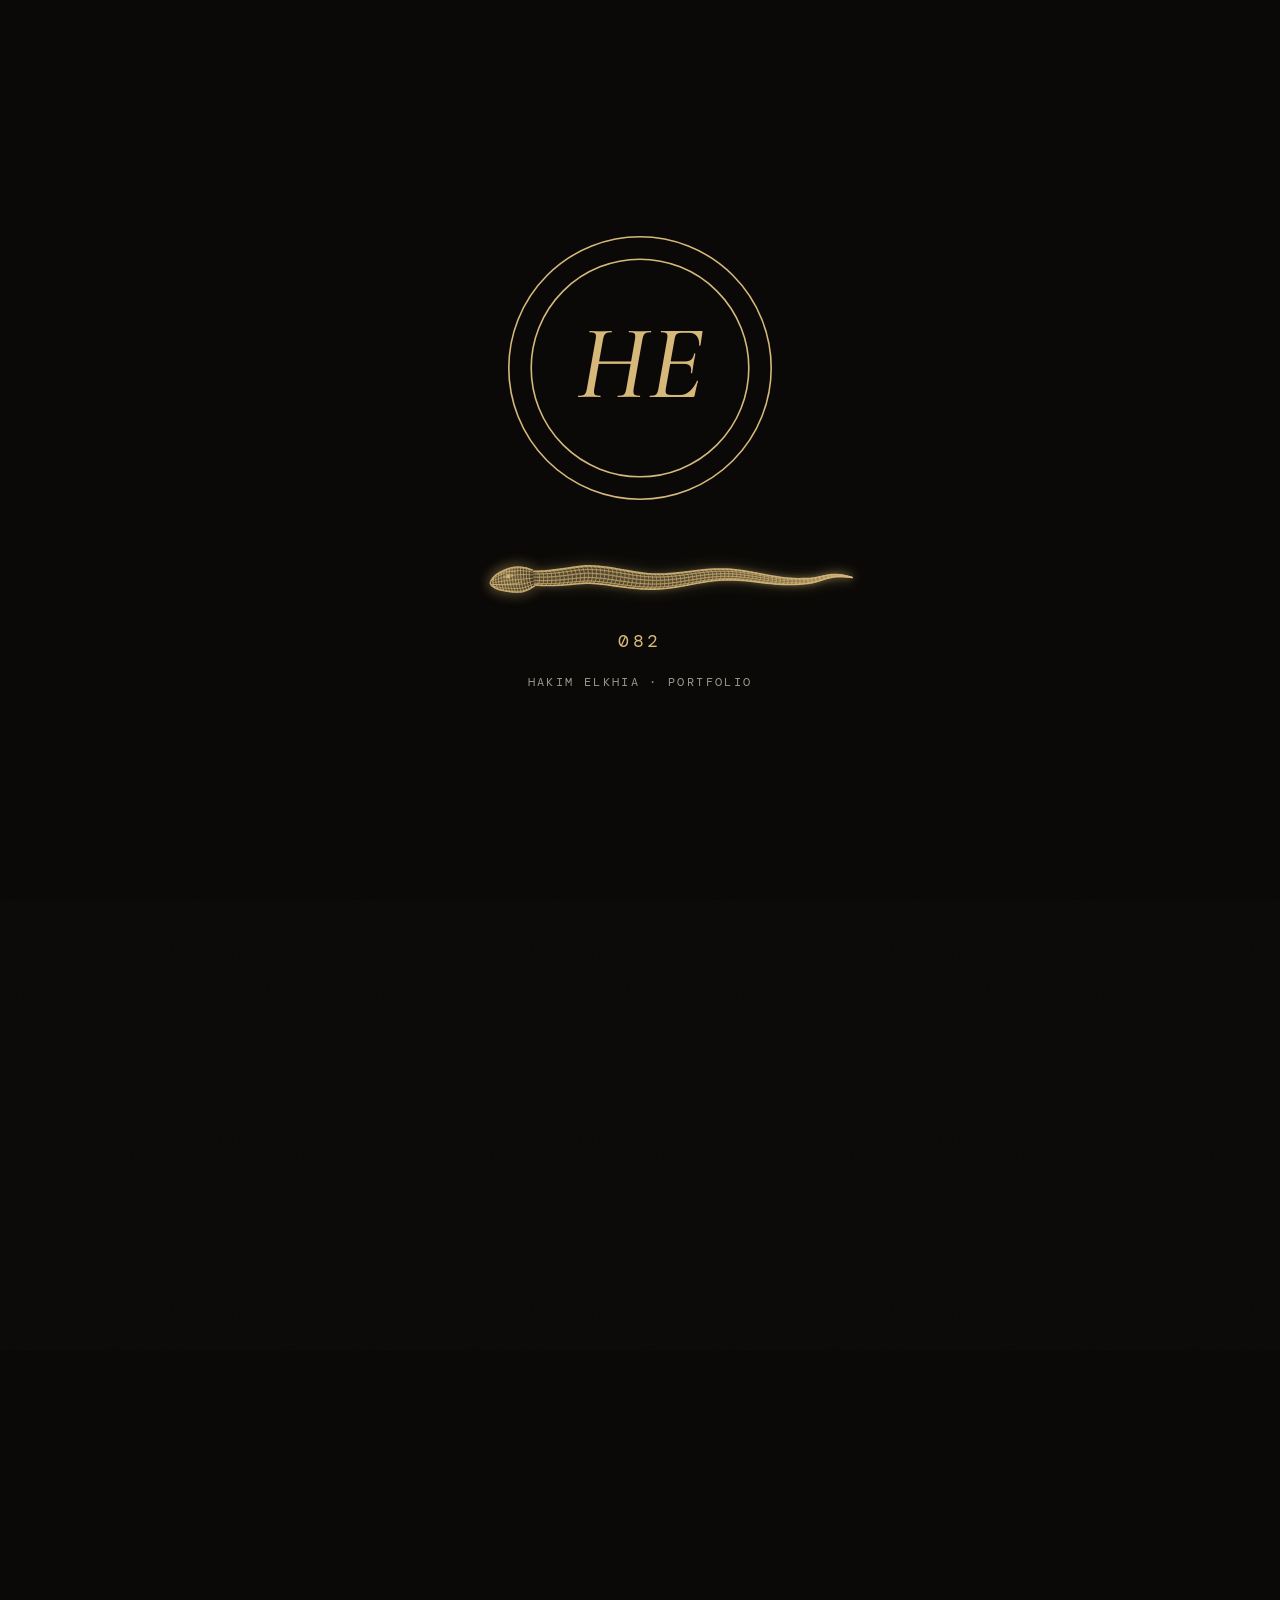
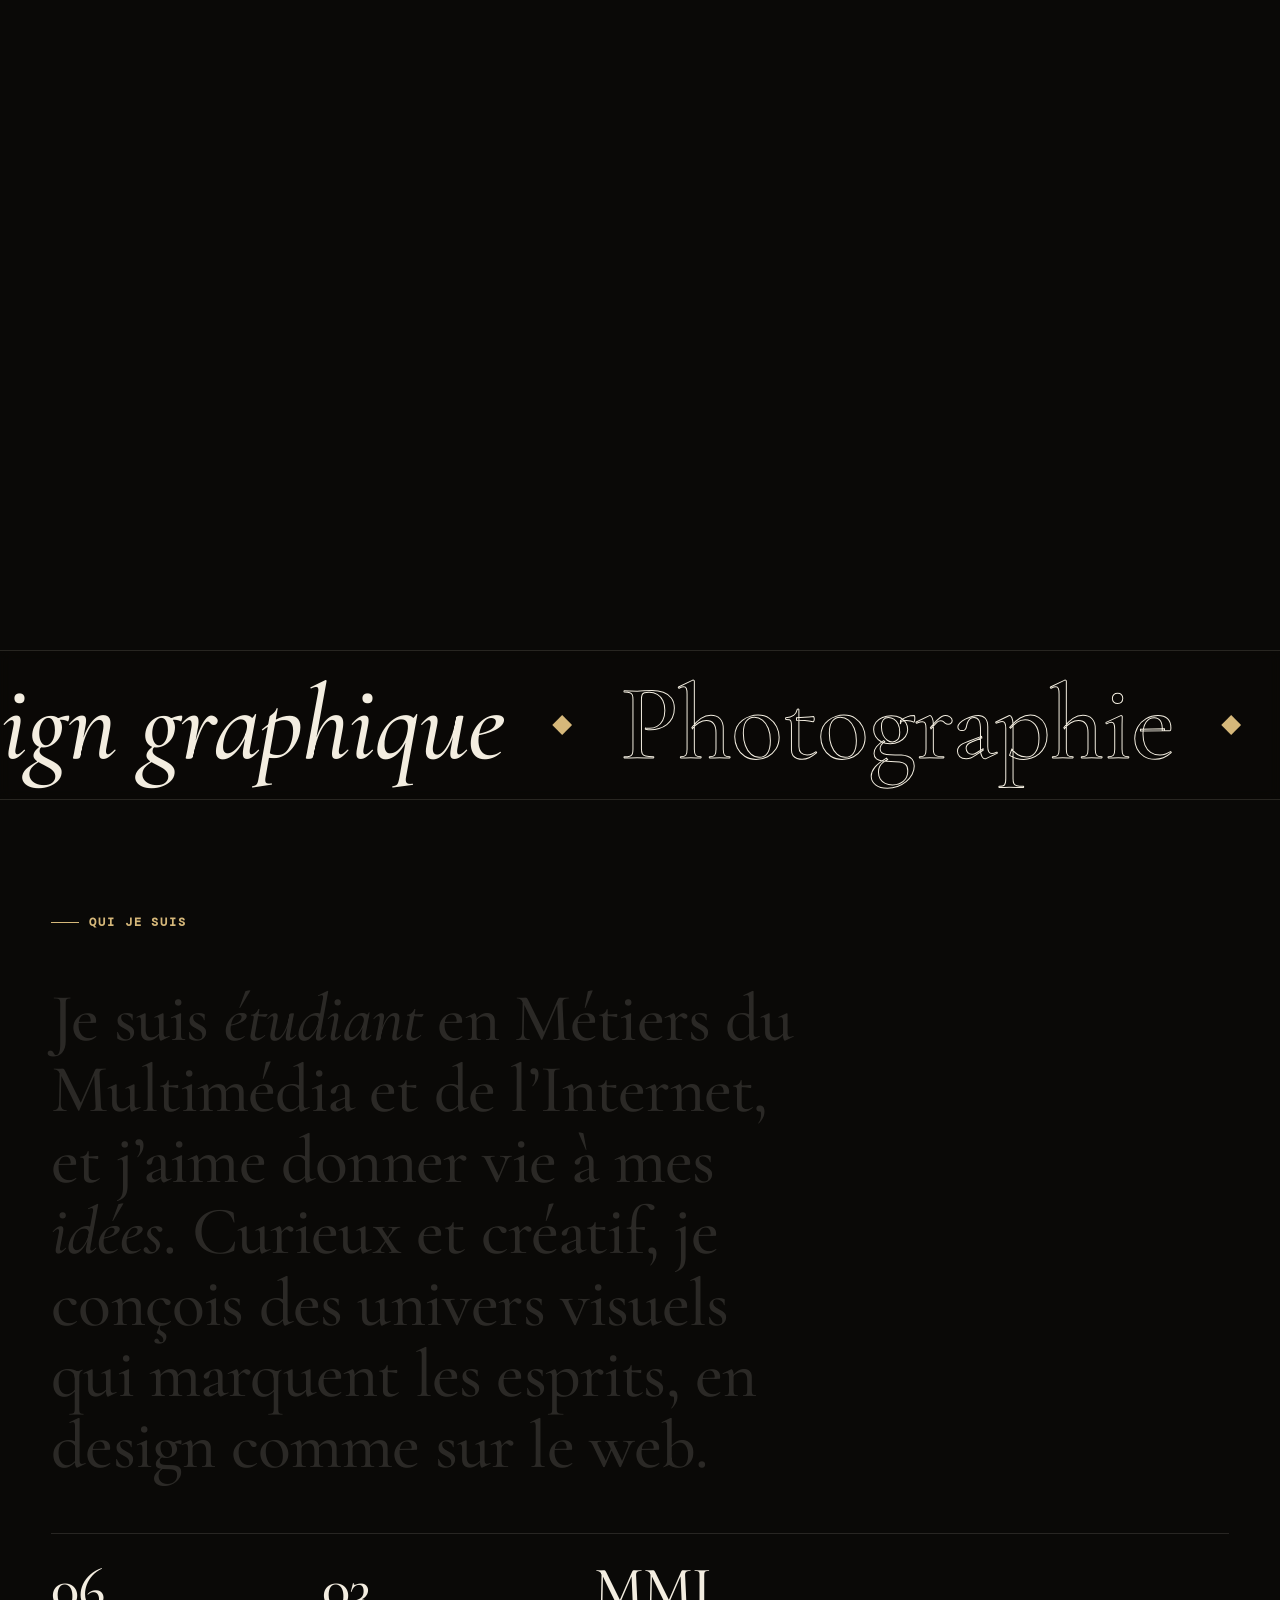
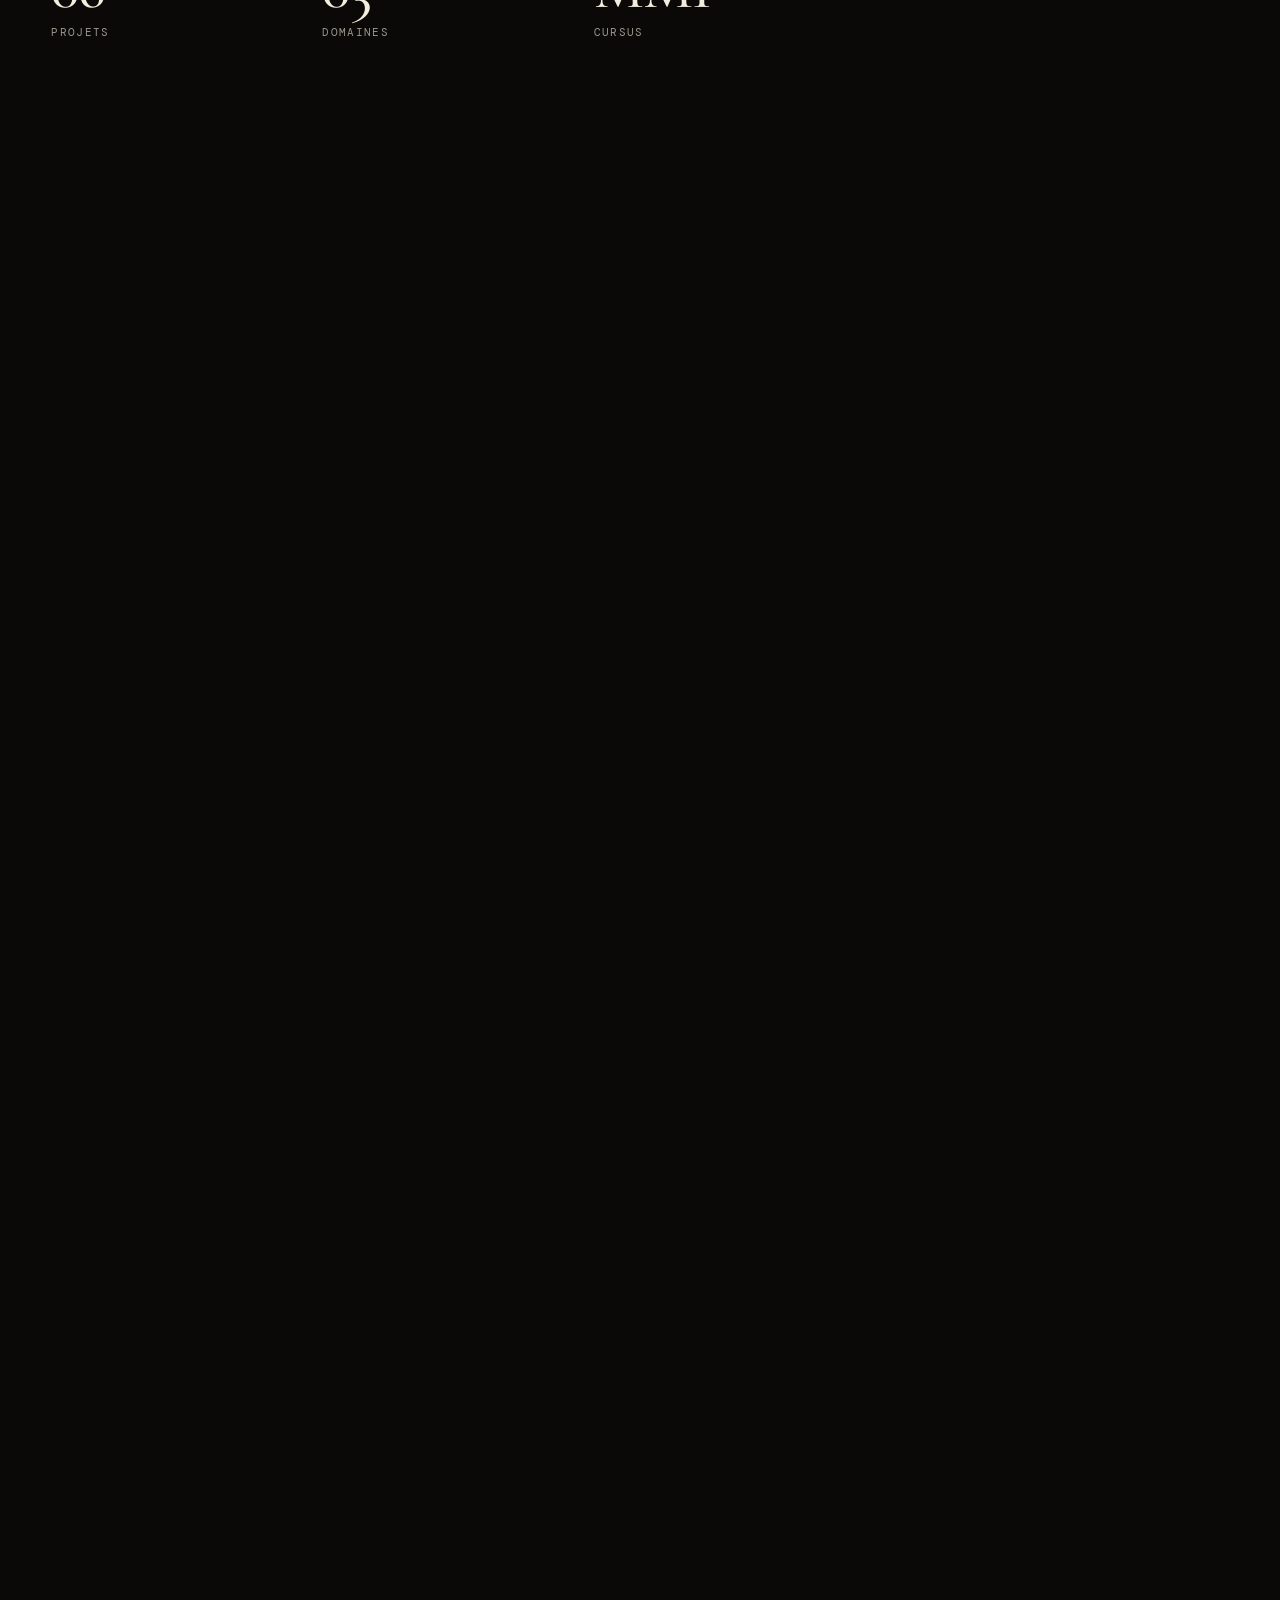
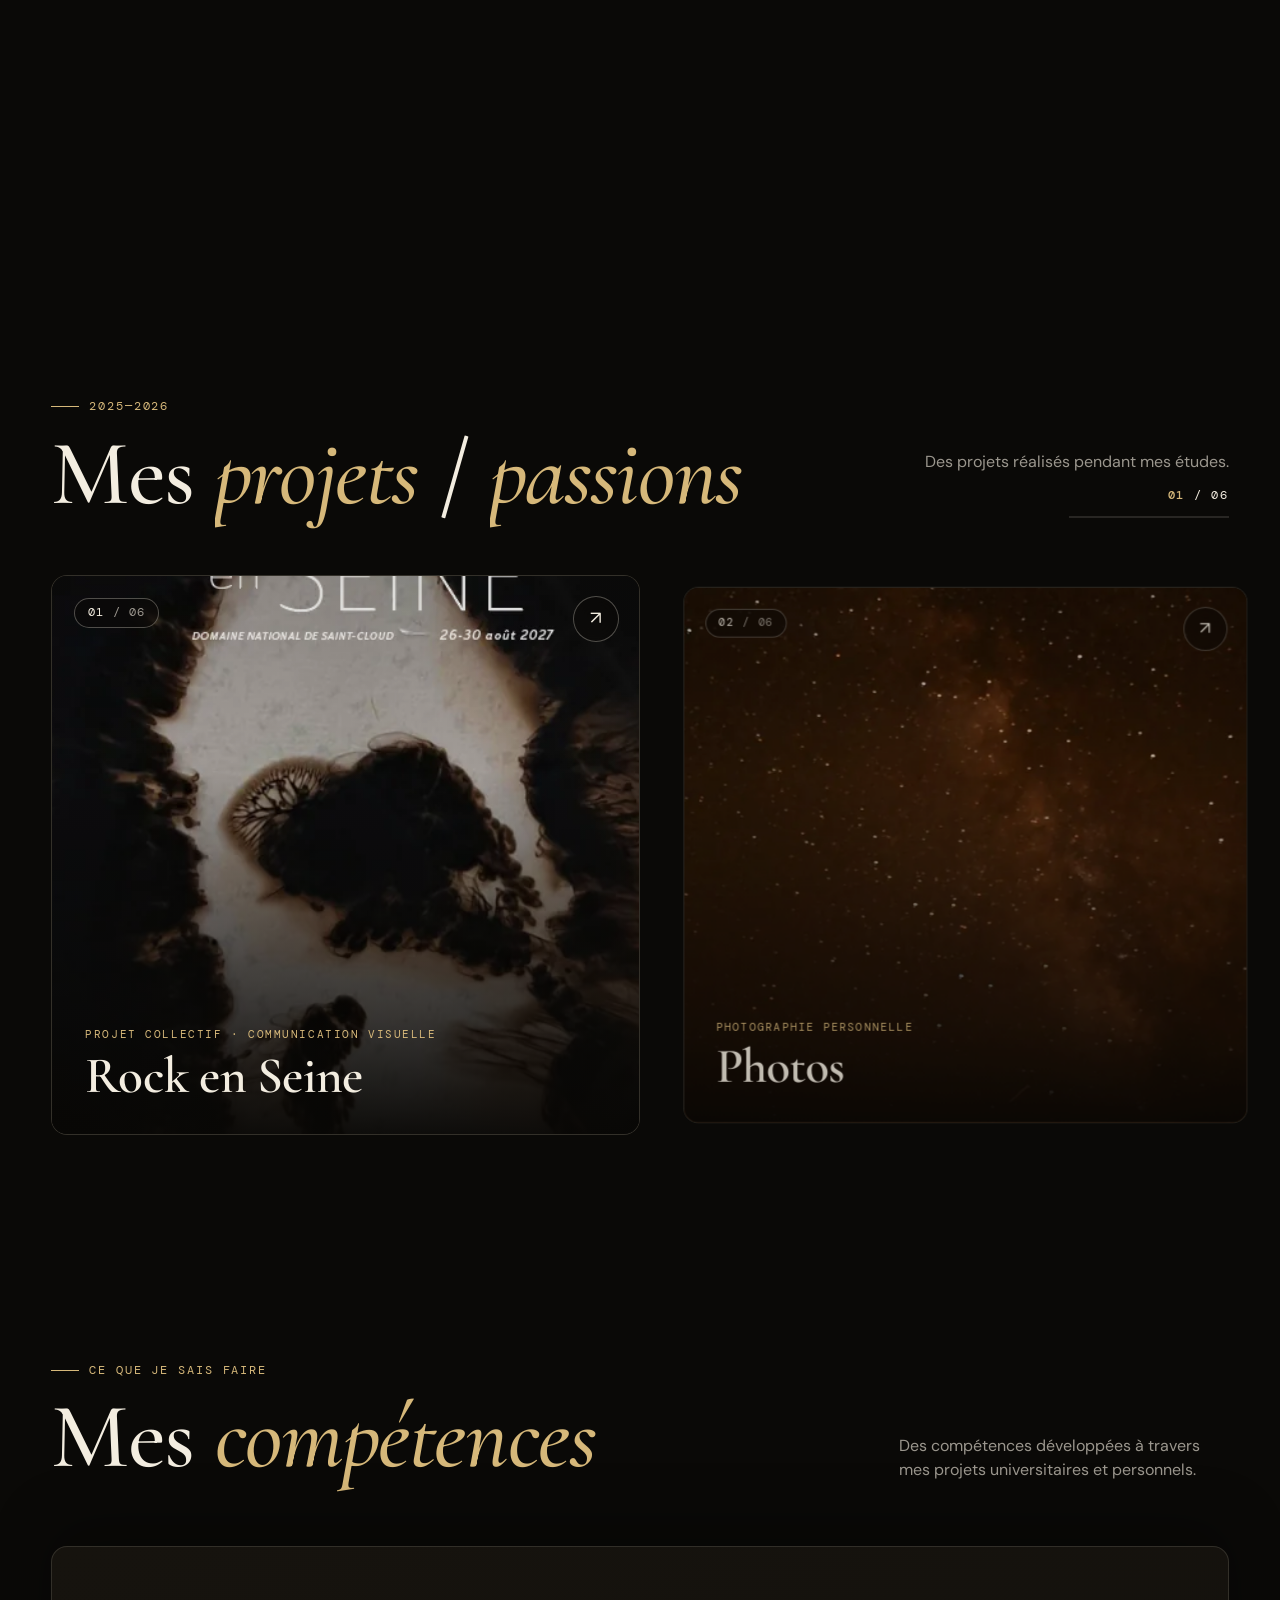
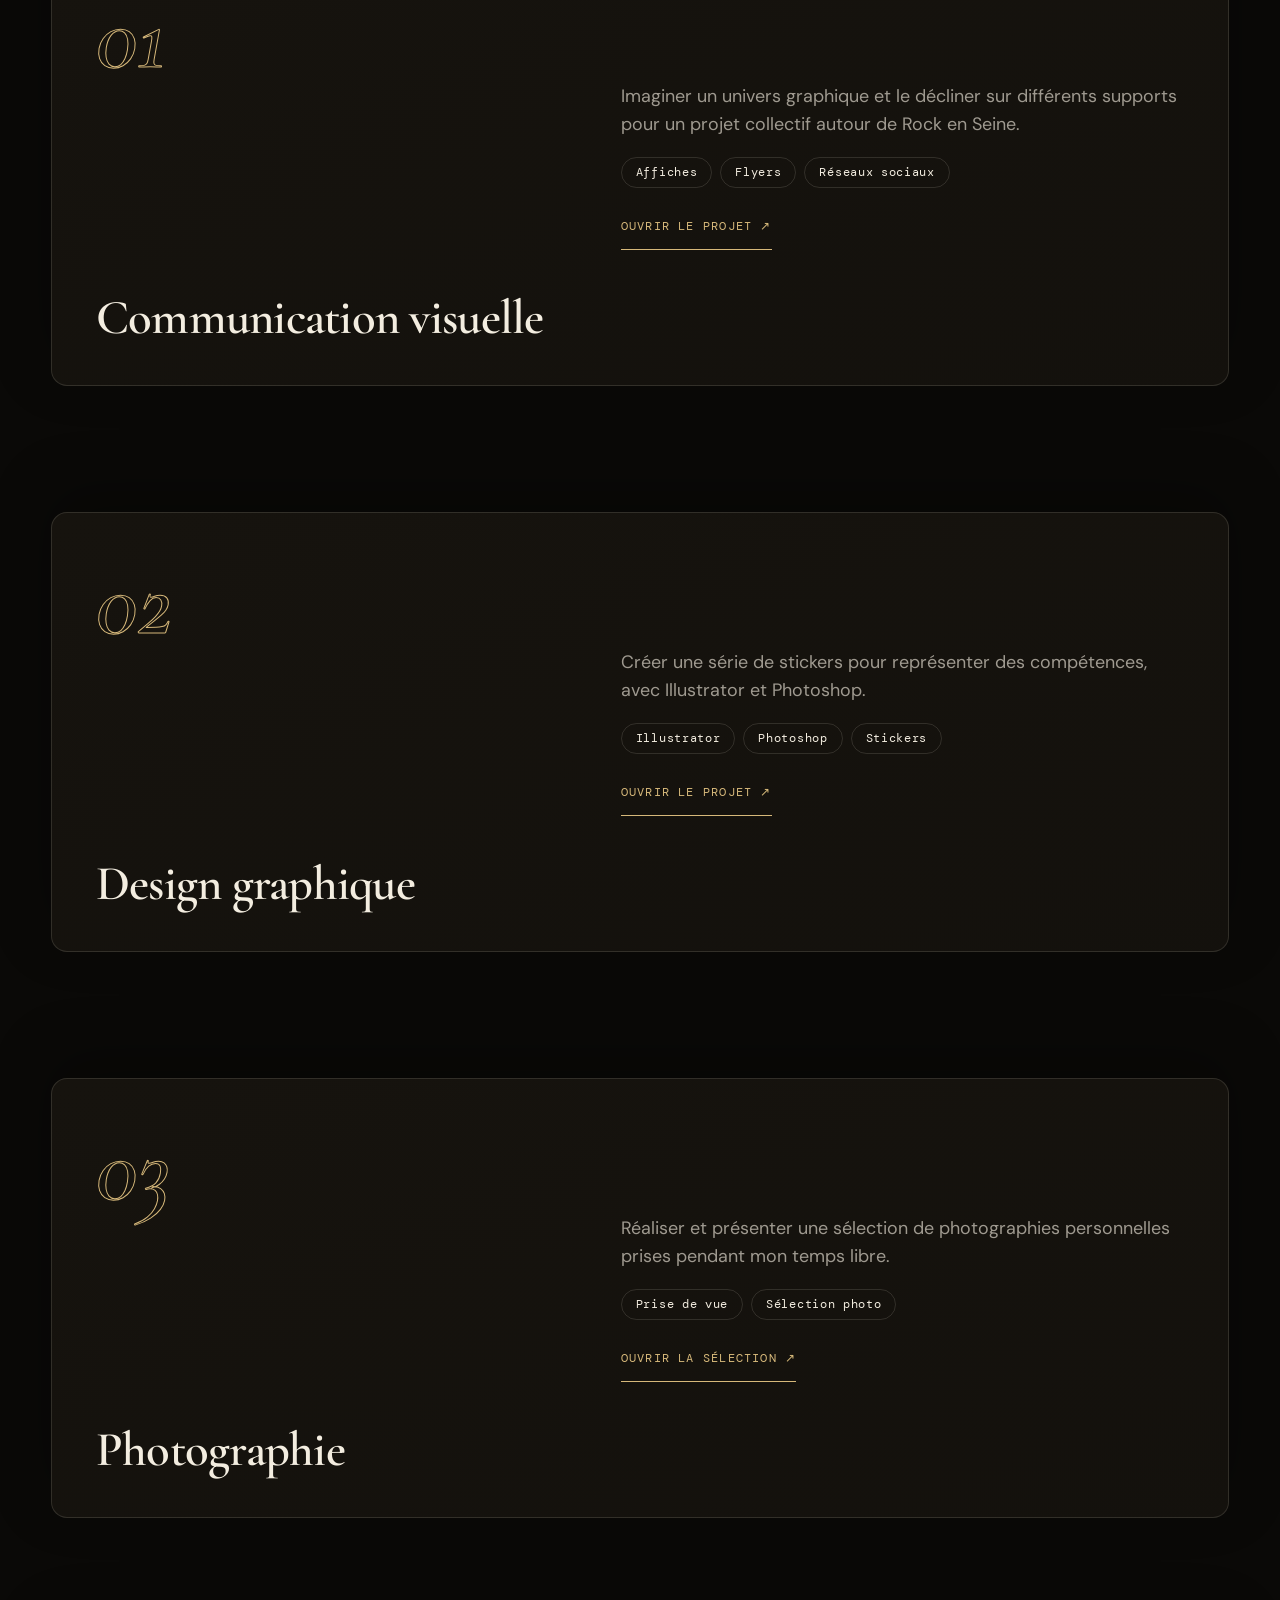
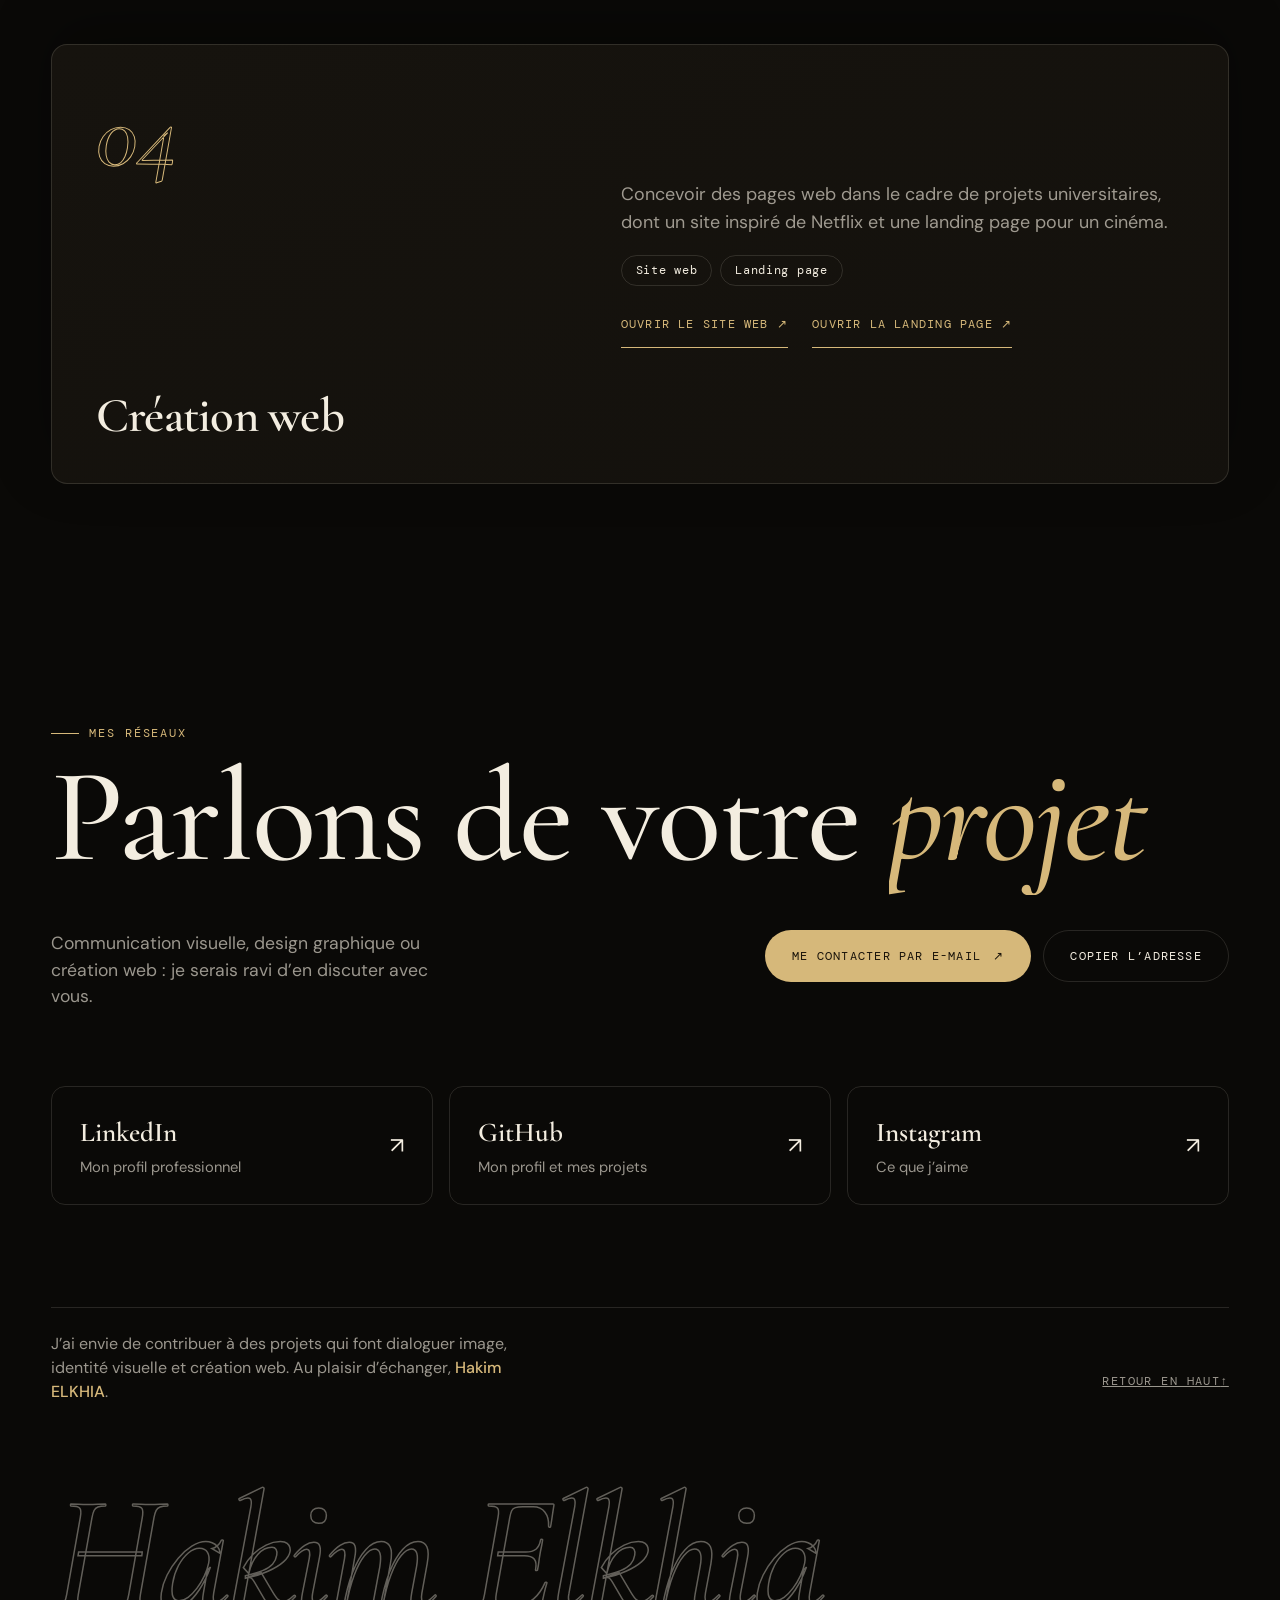
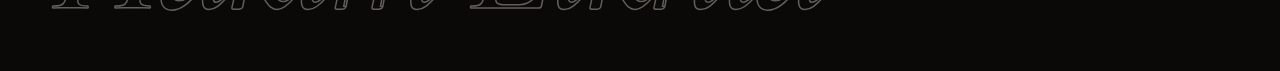
==== commit df10086f: "Add files via upload" ====
--- a/index.html
+++ b/index.html
@@ -19,9 +19,9 @@
       content="Communication visuelle, design graphique, photographie et création web."
     />
     <!-- À la mise en ligne : remplace ces chemins par l'adresse complète du site
-         (https://…/assets/web/apercu.jpg) et ajoute <link rel="canonical"> + og:url.
+         (https://…/assets/apercu.jpg) et ajoute <link rel="canonical"> + og:url.
          Les réseaux sociaux n'affichent l'aperçu qu'avec une adresse absolue. -->
-    <meta property="og:image" content="assets/web/apercu.jpg" />
+    <meta property="og:image" content="assets/apercu.jpg" />
     <meta property="og:image:width" content="1200" />
     <meta property="og:image:height" content="630" />
     <meta
@@ -103,6 +103,7 @@
           HE
         </text>
       </svg>
+      <canvas class="loader__serpent"></canvas>
       <p class="loader__count">000</p>
       <p class="loader__label">Hakim Elkhia · Portfolio</p>
     </div>
@@ -111,7 +112,6 @@
     <canvas id="hive" aria-hidden="true"></canvas>
     <div class="grain" aria-hidden="true"></div>
     <div class="scroll-progress" aria-hidden="true"></div>
-    <div class="cursor" aria-hidden="true"><span></span></div>
 
     <header class="topbar">
       <a
@@ -323,7 +323,7 @@
             <p class="photo-lightbox__title" id="photo-lightbox__title"></p>
             <img
               class="photo-lightbox__image"
-              src="assets/web/couverture-photos.webp"
+              src="assets/couverture-photos.webp"
               alt=""
             />
             <button
@@ -342,7 +342,7 @@
               data-project-id="project-01"
             >
               <div class="project__cover" aria-hidden="true">
-                <img src="assets/web/couverture-rock-en-seine.webp" alt="" width="543" height="728" decoding="async" />
+                <img src="assets/couverture-rock-en-seine.webp" alt="" width="543" height="728" decoding="async" />
               </div>
               <h3 class="project__heading" id="project-title-01">
                 Rock en Seine
@@ -390,31 +390,31 @@
                 </p>
                 <div class="project__images">
                   <figure class="project__photo">
-                    <img src="assets/web/rock-en-seine-01.webp" alt="Planche de formes 3D colorées servant de base aux affiches de Rock en Seine." width="607" height="667" loading="lazy" decoding="async" />
+                    <img src="assets/rock-en-seine-01.webp" alt="Planche de formes 3D colorées servant de base aux affiches de Rock en Seine." width="607" height="667" loading="lazy" decoding="async" />
                     <figcaption>Modèles de l’équipe pour la création d’affiches.</figcaption>
                   </figure>
                   <figure class="project__photo">
-                    <img src="assets/web/rock-en-seine-02.webp" alt="Essais typographiques pour l’identité visuelle de Rock en Seine." width="412" height="405" loading="lazy" decoding="async" />
+                    <img src="assets/rock-en-seine-02.webp" alt="Essais typographiques pour l’identité visuelle de Rock en Seine." width="412" height="405" loading="lazy" decoding="async" />
                     <figcaption>Essais typographiques</figcaption>
                   </figure>
                   <figure class="project__photo">
-                    <img src="assets/web/rock-en-seine-03.webp" alt="Flyer promotionnel de Rock en Seine créé par l’équipe du projet." width="530" height="751" loading="lazy" decoding="async" />
+                    <img src="assets/rock-en-seine-03.webp" alt="Flyer promotionnel de Rock en Seine créé par l’équipe du projet." width="530" height="751" loading="lazy" decoding="async" />
                     <figcaption>Visuel de flyers créé par l’équipe du projet.</figcaption>
                   </figure>
                   <figure class="project__photo">
-                    <img src="assets/web/rock-en-seine-04.webp" alt="Visuel d’une publication Instagram créé par l’équipe pour Rock en Seine." width="850" height="555" loading="lazy" decoding="async" />
+                    <img src="assets/rock-en-seine-04.webp" alt="Visuel d’une publication Instagram créé par l’équipe pour Rock en Seine." width="850" height="555" loading="lazy" decoding="async" />
                     <figcaption>Visuel de publication Instagram réalisé par l’équipe.</figcaption>
                   </figure>
                   <figure class="project__photo">
-                    <img src="assets/web/rock-en-seine-05.webp" alt="Autre visuel de publication Instagram créé par l’équipe pour Rock en Seine." width="851" height="556" loading="lazy" decoding="async" />
+                    <img src="assets/rock-en-seine-05.webp" alt="Autre visuel de publication Instagram créé par l’équipe pour Rock en Seine." width="851" height="556" loading="lazy" decoding="async" />
                     <figcaption>Visuel de publication Instagram réalisé par l’équipe.</figcaption>
                   </figure>
                   <figure class="project__photo">
-                    <img src="assets/web/rock-en-seine-06.webp" alt="Forme abstraite noire et blanche créée en solo comme ressource d’affiche." width="783" height="551" loading="lazy" decoding="async" />
+                    <img src="assets/rock-en-seine-06.webp" alt="Forme abstraite noire et blanche créée en solo comme ressource d’affiche." width="783" height="551" loading="lazy" decoding="async" />
                     <figcaption>Ressource créée en solo pour une proposition d’affiche.</figcaption>
                   </figure>
                   <figure class="project__photo">
-                    <img src="assets/web/rock-en-seine-07.webp" alt="Affiche proposée en solo pour le projet Rock en Seine." width="543" height="728" loading="lazy" decoding="async" />
+                    <img src="assets/rock-en-seine-07.webp" alt="Affiche proposée en solo pour le projet Rock en Seine." width="543" height="728" loading="lazy" decoding="async" />
                     <figcaption>Proposition d’affiche réalisée en solo.</figcaption>
                   </figure>
                 </div>
@@ -432,7 +432,7 @@
               data-project-id="project-02"
             >
               <div class="project__cover" aria-hidden="true">
-                <img src="assets/web/couverture-photos.webp" alt="" width="1100" height="733" loading="lazy" decoding="async" />
+                <img src="assets/couverture-photos.webp" alt="" width="1100" height="733" loading="lazy" decoding="async" />
               </div>
               <h3 class="project__heading" id="project-title-02">Photos</h3>
               <button
@@ -469,105 +469,105 @@
                 </p>
                 <div class="project__images">
                   <figure class="project__photo">
-                    <img src="assets/web/photo-01.webp" alt="Voie lactée au-dessus d’un toit sombre, sous un ciel orangé." width="1600" height="1067" loading="lazy" decoding="async" />
-                    <figcaption></figcaption>
-                  </figure>
-                  <figure class="project__photo">
-                    <img src="assets/web/photo-02.webp" alt="Voie lactée lumineuse qui traverse verticalement un ciel nocturne." width="1600" height="1067" loading="lazy" decoding="async" />
-                    <figcaption></figcaption>
-                  </figure>
-                  <figure class="project__photo">
-                    <img src="assets/web/photo-03.webp" alt="Ciel étoilé orangé traversé par la silhouette d’un poteau et de fils électriques." width="1600" height="1067" loading="lazy" decoding="async" />
-                    <figcaption></figcaption>
-                  </figure>
-                  <figure class="project__photo">
-                    <img src="assets/web/photo-04.webp" alt="Champ éclairé et arbres sous un ciel nocturne traversé par des fils électriques." width="1600" height="1067" loading="lazy" decoding="async" />
-                    <figcaption></figcaption>
-                  </figure>
-                  <figure class="project__photo">
-                    <img src="assets/web/photo-05.webp" alt="Champ et arbres sous un ciel étoilé, vus derrière une clôture." width="1600" height="1067" loading="lazy" decoding="async" />
-                    <figcaption></figcaption>
-                  </figure>
-                  <figure class="project__photo">
-                    <img src="assets/web/photo-06.webp" alt="Silhouette d’un pin sous un ciel étoilé traversé par des câbles aériens." width="1600" height="1067" loading="lazy" decoding="async" />
-                    <figcaption></figcaption>
-                  </figure>
-                  <figure class="project__photo">
-                    <img src="assets/web/photo-07.webp" alt="Champ orangé et arbres sous un ciel nocturne avec des fils électriques." width="1600" height="1067" loading="lazy" decoding="async" />
-                    <figcaption></figcaption>
-                  </figure>
-                  <figure class="project__photo">
-                    <img src="assets/web/photo-08.webp" alt="Fontaine dans un parc, en silhouette sous un ciel nuageux de fin de journée." width="1200" height="1600" loading="lazy" decoding="async" />
+                    <img src="assets/photo-01.webp" alt="Voie lactée au-dessus d’un toit sombre, sous un ciel orangé." width="1600" height="1067" loading="lazy" decoding="async" />
+                    <figcaption></figcaption>
+                  </figure>
+                  <figure class="project__photo">
+                    <img src="assets/photo-02.webp" alt="Voie lactée lumineuse qui traverse verticalement un ciel nocturne." width="1600" height="1067" loading="lazy" decoding="async" />
+                    <figcaption></figcaption>
+                  </figure>
+                  <figure class="project__photo">
+                    <img src="assets/photo-03.webp" alt="Ciel étoilé orangé traversé par la silhouette d’un poteau et de fils électriques." width="1600" height="1067" loading="lazy" decoding="async" />
+                    <figcaption></figcaption>
+                  </figure>
+                  <figure class="project__photo">
+                    <img src="assets/photo-04.webp" alt="Champ éclairé et arbres sous un ciel nocturne traversé par des fils électriques." width="1600" height="1067" loading="lazy" decoding="async" />
+                    <figcaption></figcaption>
+                  </figure>
+                  <figure class="project__photo">
+                    <img src="assets/photo-05.webp" alt="Champ et arbres sous un ciel étoilé, vus derrière une clôture." width="1600" height="1067" loading="lazy" decoding="async" />
+                    <figcaption></figcaption>
+                  </figure>
+                  <figure class="project__photo">
+                    <img src="assets/photo-06.webp" alt="Silhouette d’un pin sous un ciel étoilé traversé par des câbles aériens." width="1600" height="1067" loading="lazy" decoding="async" />
+                    <figcaption></figcaption>
+                  </figure>
+                  <figure class="project__photo">
+                    <img src="assets/photo-07.webp" alt="Champ orangé et arbres sous un ciel nocturne avec des fils électriques." width="1600" height="1067" loading="lazy" decoding="async" />
+                    <figcaption></figcaption>
+                  </figure>
+                  <figure class="project__photo">
+                    <img src="assets/photo-08.webp" alt="Fontaine dans un parc, en silhouette sous un ciel nuageux de fin de journée." width="1200" height="1600" loading="lazy" decoding="async" />
                     <figcaption></figcaption>
                   </figure>
                   <!-- Photos masquées volontairement : sors une figure de ce commentaire pour l'afficher.
                   <figure class="project__photo">
-                    <img src="assets/web/photo-09.webp" alt="Chaton tigré et blanc assis sur un plaid rayé, le regard levé vers l’objectif." width="825" height="908" loading="lazy" decoding="async" />
-                    <figcaption></figcaption>
-                  </figure>
-                  <figure class="project__photo">
-                    <img src="assets/web/photo-10.webp" alt="Guirlandes de lanternes rouges suspendues au-dessus d’une rue piétonne animée." width="739" height="1600" loading="lazy" decoding="async" />
-                    <figcaption></figcaption>
-                  </figure>
-                  <figure class="project__photo">
-                    <img src="assets/web/photo-11.webp" alt="Goéland posé sur l’eau, dans les reflets dorés du soleil couchant." width="739" height="1600" loading="lazy" decoding="async" />
-                    <figcaption></figcaption>
-                  </figure>
-                  <figure class="project__photo">
-                    <img src="assets/web/photo-12.webp" alt="Coucher de soleil sur la mer depuis un rivage rocheux, des rayons perçant les nuages." width="1200" height="1600" loading="lazy" decoding="async" />
-                    <figcaption></figcaption>
-                  </figure>
-                  <figure class="project__photo">
-                    <img src="assets/web/photo-13.webp" alt="Cloître d’une abbaye gothique et sa pelouse, vus depuis la galerie." width="739" height="1600" loading="lazy" decoding="async" />
-                    <figcaption></figcaption>
-                  </figure>
-                  <figure class="project__photo">
-                    <img src="assets/web/photo-14.webp" alt="Ruelle médiévale étroite, une lanterne suspendue entre les façades de pierre." width="739" height="1600" loading="lazy" decoding="async" />
-                    <figcaption></figcaption>
-                  </figure>
-                  <figure class="project__photo">
-                    <img src="assets/web/photo-15.webp" alt="Façade d’une église gothique à rosace, derrière un massif de fleurs mauves." width="739" height="1600" loading="lazy" decoding="async" />
-                    <figcaption></figcaption>
-                  </figure>
-                  <figure class="project__photo">
-                    <img src="assets/web/photo-16.webp" alt="Le Mont-Saint-Michel vu depuis la baie à marée basse." width="739" height="1600" loading="lazy" decoding="async" />
-                    <figcaption></figcaption>
-                  </figure>
-                  <figure class="project__photo">
-                    <img src="assets/web/photo-17.webp" alt="Goéland debout sur un muret de pierre, face à la baie." width="739" height="1600" loading="lazy" decoding="async" />
-                    <figcaption></figcaption>
-                  </figure>
-                  <figure class="project__photo">
-                    <img src="assets/web/photo-18.webp" alt="Escalier de pierre voûté, éclairé par une lumière chaude." width="739" height="1600" loading="lazy" decoding="async" />
-                    <figcaption></figcaption>
-                  </figure>
-                  <figure class="project__photo">
-                    <img src="assets/web/photo-19.webp" alt="Enfilade de colonnes dans un cloître gothique." width="739" height="1600" loading="lazy" decoding="async" />
-                    <figcaption></figcaption>
-                  </figure>
-                  <figure class="project__photo">
-                    <img src="assets/web/photo-20.webp" alt="Chœur gothique d’une abbatiale, avec ses hautes verrières et son sol dallé." width="739" height="1600" loading="lazy" decoding="async" />
-                    <figcaption></figcaption>
-                  </figure>
-                  <figure class="project__photo">
-                    <img src="assets/web/photo-21.webp" alt="Îlot rocheux portant un phare blanc, au milieu d’une mer bleue." width="739" height="1600" loading="lazy" decoding="async" />
-                    <figcaption></figcaption>
-                  </figure>
-                  <figure class="project__photo">
-                    <img src="assets/web/photo-22.webp" alt="Côte de rochers roses couverte de lande, une croix au sommet." width="739" height="1600" loading="lazy" decoding="async" />
-                    <figcaption></figcaption>
-                  </figure>
-                  <figure class="project__photo">
-                    <img src="assets/web/photo-23.webp" alt="Loup blanc couché sur un rocher au bord d’un bassin, dans la verdure." width="739" height="1600" loading="lazy" decoding="async" />
-                    <figcaption></figcaption>
-                  </figure>
-                  <figure class="project__photo">
-                    <img src="assets/web/photo-24.webp" alt="Phoque gris allongé au bord de l’eau." width="1600" height="900" loading="lazy" decoding="async" />
+                    <img src="assets/photo-09.webp" alt="Chaton tigré et blanc assis sur un plaid rayé, le regard levé vers l’objectif." width="825" height="908" loading="lazy" decoding="async" />
+                    <figcaption></figcaption>
+                  </figure>
+                  <figure class="project__photo">
+                    <img src="assets/photo-10.webp" alt="Guirlandes de lanternes rouges suspendues au-dessus d’une rue piétonne animée." width="739" height="1600" loading="lazy" decoding="async" />
+                    <figcaption></figcaption>
+                  </figure>
+                  <figure class="project__photo">
+                    <img src="assets/photo-11.webp" alt="Goéland posé sur l’eau, dans les reflets dorés du soleil couchant." width="739" height="1600" loading="lazy" decoding="async" />
+                    <figcaption></figcaption>
+                  </figure>
+                  <figure class="project__photo">
+                    <img src="assets/photo-12.webp" alt="Coucher de soleil sur la mer depuis un rivage rocheux, des rayons perçant les nuages." width="1200" height="1600" loading="lazy" decoding="async" />
+                    <figcaption></figcaption>
+                  </figure>
+                  <figure class="project__photo">
+                    <img src="assets/photo-13.webp" alt="Cloître d’une abbaye gothique et sa pelouse, vus depuis la galerie." width="739" height="1600" loading="lazy" decoding="async" />
+                    <figcaption></figcaption>
+                  </figure>
+                  <figure class="project__photo">
+                    <img src="assets/photo-14.webp" alt="Ruelle médiévale étroite, une lanterne suspendue entre les façades de pierre." width="739" height="1600" loading="lazy" decoding="async" />
+                    <figcaption></figcaption>
+                  </figure>
+                  <figure class="project__photo">
+                    <img src="assets/photo-15.webp" alt="Façade d’une église gothique à rosace, derrière un massif de fleurs mauves." width="739" height="1600" loading="lazy" decoding="async" />
+                    <figcaption></figcaption>
+                  </figure>
+                  <figure class="project__photo">
+                    <img src="assets/photo-16.webp" alt="Le Mont-Saint-Michel vu depuis la baie à marée basse." width="739" height="1600" loading="lazy" decoding="async" />
+                    <figcaption></figcaption>
+                  </figure>
+                  <figure class="project__photo">
+                    <img src="assets/photo-17.webp" alt="Goéland debout sur un muret de pierre, face à la baie." width="739" height="1600" loading="lazy" decoding="async" />
+                    <figcaption></figcaption>
+                  </figure>
+                  <figure class="project__photo">
+                    <img src="assets/photo-18.webp" alt="Escalier de pierre voûté, éclairé par une lumière chaude." width="739" height="1600" loading="lazy" decoding="async" />
+                    <figcaption></figcaption>
+                  </figure>
+                  <figure class="project__photo">
+                    <img src="assets/photo-19.webp" alt="Enfilade de colonnes dans un cloître gothique." width="739" height="1600" loading="lazy" decoding="async" />
+                    <figcaption></figcaption>
+                  </figure>
+                  <figure class="project__photo">
+                    <img src="assets/photo-20.webp" alt="Chœur gothique d’une abbatiale, avec ses hautes verrières et son sol dallé." width="739" height="1600" loading="lazy" decoding="async" />
+                    <figcaption></figcaption>
+                  </figure>
+                  <figure class="project__photo">
+                    <img src="assets/photo-21.webp" alt="Îlot rocheux portant un phare blanc, au milieu d’une mer bleue." width="739" height="1600" loading="lazy" decoding="async" />
+                    <figcaption></figcaption>
+                  </figure>
+                  <figure class="project__photo">
+                    <img src="assets/photo-22.webp" alt="Côte de rochers roses couverte de lande, une croix au sommet." width="739" height="1600" loading="lazy" decoding="async" />
+                    <figcaption></figcaption>
+                  </figure>
+                  <figure class="project__photo">
+                    <img src="assets/photo-23.webp" alt="Loup blanc couché sur un rocher au bord d’un bassin, dans la verdure." width="739" height="1600" loading="lazy" decoding="async" />
+                    <figcaption></figcaption>
+                  </figure>
+                  <figure class="project__photo">
+                    <img src="assets/photo-24.webp" alt="Phoque gris allongé au bord de l’eau." width="1600" height="900" loading="lazy" decoding="async" />
                     <figcaption></figcaption>
                   </figure>
                   -->
                   <figure class="project__photo">
-                    <img src="assets/web/photo-25.webp" alt="Prairie verte parsemée de fleurs, bordée d’une clôture, sous un ciel voilé." width="1600" height="1200" loading="lazy" decoding="async" />
+                    <img src="assets/photo-25.webp" alt="Prairie verte parsemée de fleurs, bordée d’une clôture, sous un ciel voilé." width="1600" height="1200" loading="lazy" decoding="async" />
                     <figcaption></figcaption>
                   </figure>
                 </div>
@@ -585,7 +585,7 @@
               data-project-id="project-03"
             >
               <div class="project__cover" aria-hidden="true">
-                <img src="assets/web/couverture-dessins.webp" alt="" width="825" height="1100" loading="lazy" decoding="async" />
+                <img src="assets/couverture-dessins.webp" alt="" width="825" height="1100" loading="lazy" decoding="async" />
               </div>
               <h3 class="project__heading" id="project-title-03">Dessins</h3>
               <button
@@ -620,23 +620,23 @@
                 </p>
                 <div class="project__images">
                   <figure class="project__photo">
-                    <img src="assets/web/dessin-01.webp" alt="Dessin au crayon : une fleur de lotus dans un cercle, entourée de pétales et d’une carpe koï." width="1200" height="1600" loading="lazy" decoding="async" />
-                    <figcaption></figcaption>
-                  </figure>
-                  <figure class="project__photo">
-                    <img src="assets/web/dessin-02.webp" alt="Dessin au crayon : un mandala géométrique étoilé, surmonté de deux comètes." width="1200" height="1600" loading="lazy" decoding="async" />
-                    <figcaption></figcaption>
-                  </figure>
-                  <figure class="project__photo">
-                    <img src="assets/web/dessin-03.webp" alt="Dessin au crayon : un bandeau torsadé orné d’une étoile, au-dessus de lignes en écriture inventée." width="1200" height="1600" loading="lazy" decoding="async" />
-                    <figcaption></figcaption>
-                  </figure>
-                  <figure class="project__photo">
-                    <img src="assets/web/dessin-04.webp" alt="Dessin au crayon : un heaume de chevalier marqué d’une croix." width="1200" height="1600" loading="lazy" decoding="async" />
-                    <figcaption></figcaption>
-                  </figure>
-                  <figure class="project__photo">
-                    <img src="assets/web/dessin-06.webp" alt="Dessin au crayon : étude de plis et d’ombres sur un drapé." width="1200" height="1600" loading="lazy" decoding="async" />
+                    <img src="assets/dessin-01.webp" alt="Dessin au crayon : une fleur de lotus dans un cercle, entourée de pétales et d’une carpe koï." width="1200" height="1600" loading="lazy" decoding="async" />
+                    <figcaption></figcaption>
+                  </figure>
+                  <figure class="project__photo">
+                    <img src="assets/dessin-02.webp" alt="Dessin au crayon : un mandala géométrique étoilé, surmonté de deux comètes." width="1200" height="1600" loading="lazy" decoding="async" />
+                    <figcaption></figcaption>
+                  </figure>
+                  <figure class="project__photo">
+                    <img src="assets/dessin-03.webp" alt="Dessin au crayon : un bandeau torsadé orné d’une étoile, au-dessus de lignes en écriture inventée." width="1200" height="1600" loading="lazy" decoding="async" />
+                    <figcaption></figcaption>
+                  </figure>
+                  <figure class="project__photo">
+                    <img src="assets/dessin-04.webp" alt="Dessin au crayon : un heaume de chevalier marqué d’une croix." width="1200" height="1600" loading="lazy" decoding="async" />
+                    <figcaption></figcaption>
+                  </figure>
+                  <figure class="project__photo">
+                    <img src="assets/dessin-06.webp" alt="Dessin au crayon : étude de plis et d’ombres sur un drapé." width="1200" height="1600" loading="lazy" decoding="async" />
                     <figcaption></figcaption>
                   </figure>
                 </div>
--- a/css/portefolio.css
+++ b/css/portefolio.css
@@ -286,42 +286,6 @@
   transform: scaleX(var(--p, 0));
   transform-origin: left;
   pointer-events: none;
-}
-
-.cursor {
-  position: fixed;
-  top: 0;
-  left: 0;
-  z-index: 100;
-  display: grid;
-  width: 36px;
-  height: 36px;
-  margin: -18px 0 0 -18px;
-  place-items: center;
-  border: 1px solid var(--accent);
-  border-radius: 50%;
-  color: var(--accent-ink);
-  font: 500 0.6rem/1 var(--mono);
-  letter-spacing: 0.1em;
-  opacity: 0;
-  pointer-events: none;
-  transition:
-    opacity 0.25s ease,
-    width 0.3s ease,
-    height 0.3s ease,
-    margin 0.3s ease,
-    background 0.3s ease;
-}
-
-.cursor.is-on {
-  opacity: 1;
-}
-
-.cursor.is-view {
-  width: 84px;
-  height: 84px;
-  margin: -42px 0 0 -42px;
-  background: var(--accent);
 }
 
 /* --- Structure commune --- */
@@ -482,10 +446,11 @@
 .hero__line .char {
   display: inline-block;
   translate: 0 calc(var(--k, 0) * -7%);
-  animation-play-state: paused;
   transform: translateY(105%);
   animation: char-rise 1s cubic-bezier(0.2, 0.8, 0.2, 1) forwards;
   animation-delay: calc(var(--i) * 55ms + 250ms);
+  /* Après le raccourci « animation », sinon il remettrait l'animation en marche. */
+  animation-play-state: paused;
 }
 
 html.is-ready .hero__line .char {
@@ -2094,10 +2059,47 @@
 .loader.is-done {
   opacity: 0;
 }
+/* Passage à l'accueil : le serpent quitte la barre (il est redessiné sur la page, au même
+   endroit, par site.js), le reste de l'écran de chargement s'efface en fondu. */
+/* Pendant le chargement et l'enroulement du serpent, la barre du haut et le rail restent
+   cachés : ils apparaissent avec le reste de l'accueil. */
+html.js-loading .topbar,
+html.js-loading .rail {
+  opacity: 0;
+}
+
+/* Les lettres du titre attendent sous leur ligne : on les masque tant que l'intro joue. */
+html.js-loading .hero__title {
+  visibility: hidden;
+}
+
+html.js-loading .loader.is-handoff {
+  background: transparent;
+  pointer-events: none;
+}
+.loader.is-handoff .loader__svg,
+.loader.is-handoff .loader__count,
+.loader.is-handoff .loader__label {
+  opacity: 0;
+  transition: opacity 0.6s ease;
+}
+.loader.is-handoff .loader__serpent {
+  opacity: 0;
+  transition: none;
+}
 .loader.is-done .loader__svg {
   transform: scale(24);
   opacity: 0;
 }
+/* Barre de chargement : le serpent glisse dessus (dessiné par site.js). */
+.loader__serpent {
+  display: block;
+  width: min(440px, 78vw);
+  height: 60px;
+  transition: opacity 0.3s ease;
+}
+
+.loader.is-done .loader__serpent,
 .loader.is-done .loader__count,
 .loader.is-done .loader__label {
   opacity: 0;
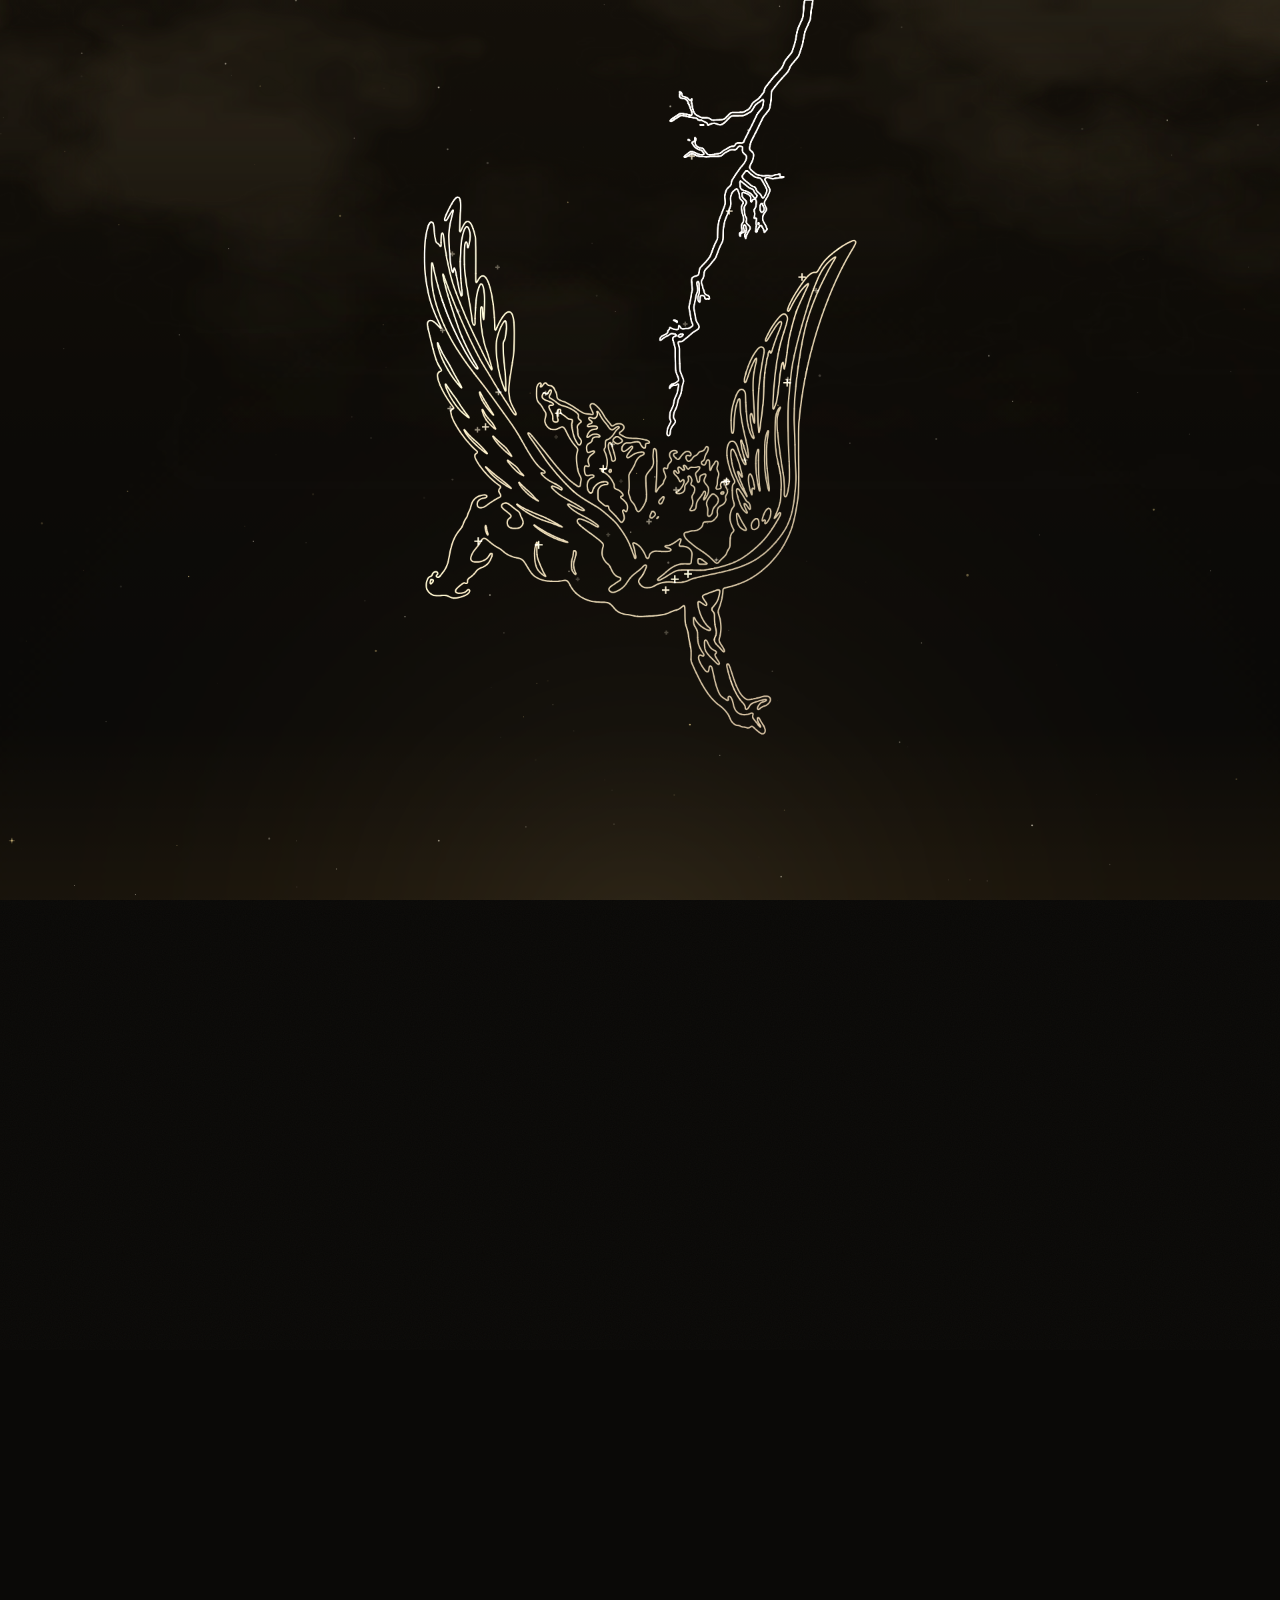
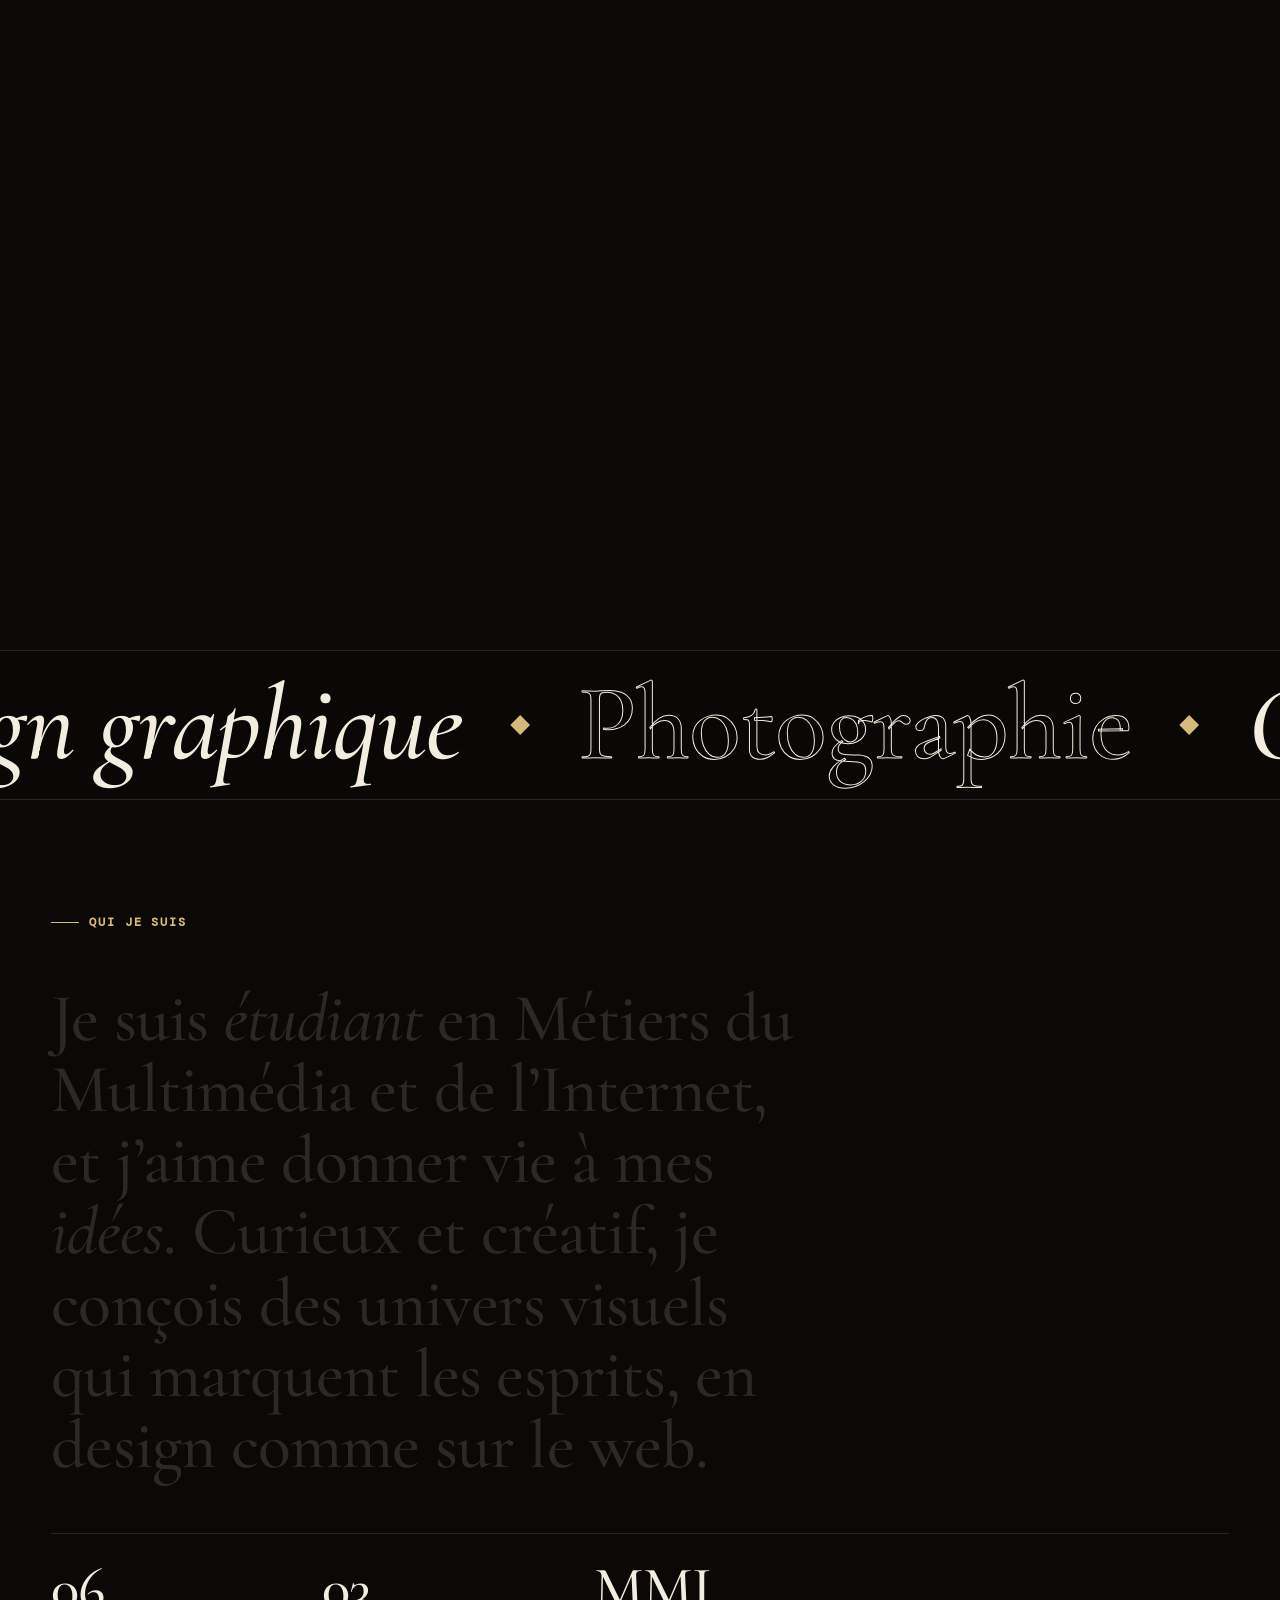
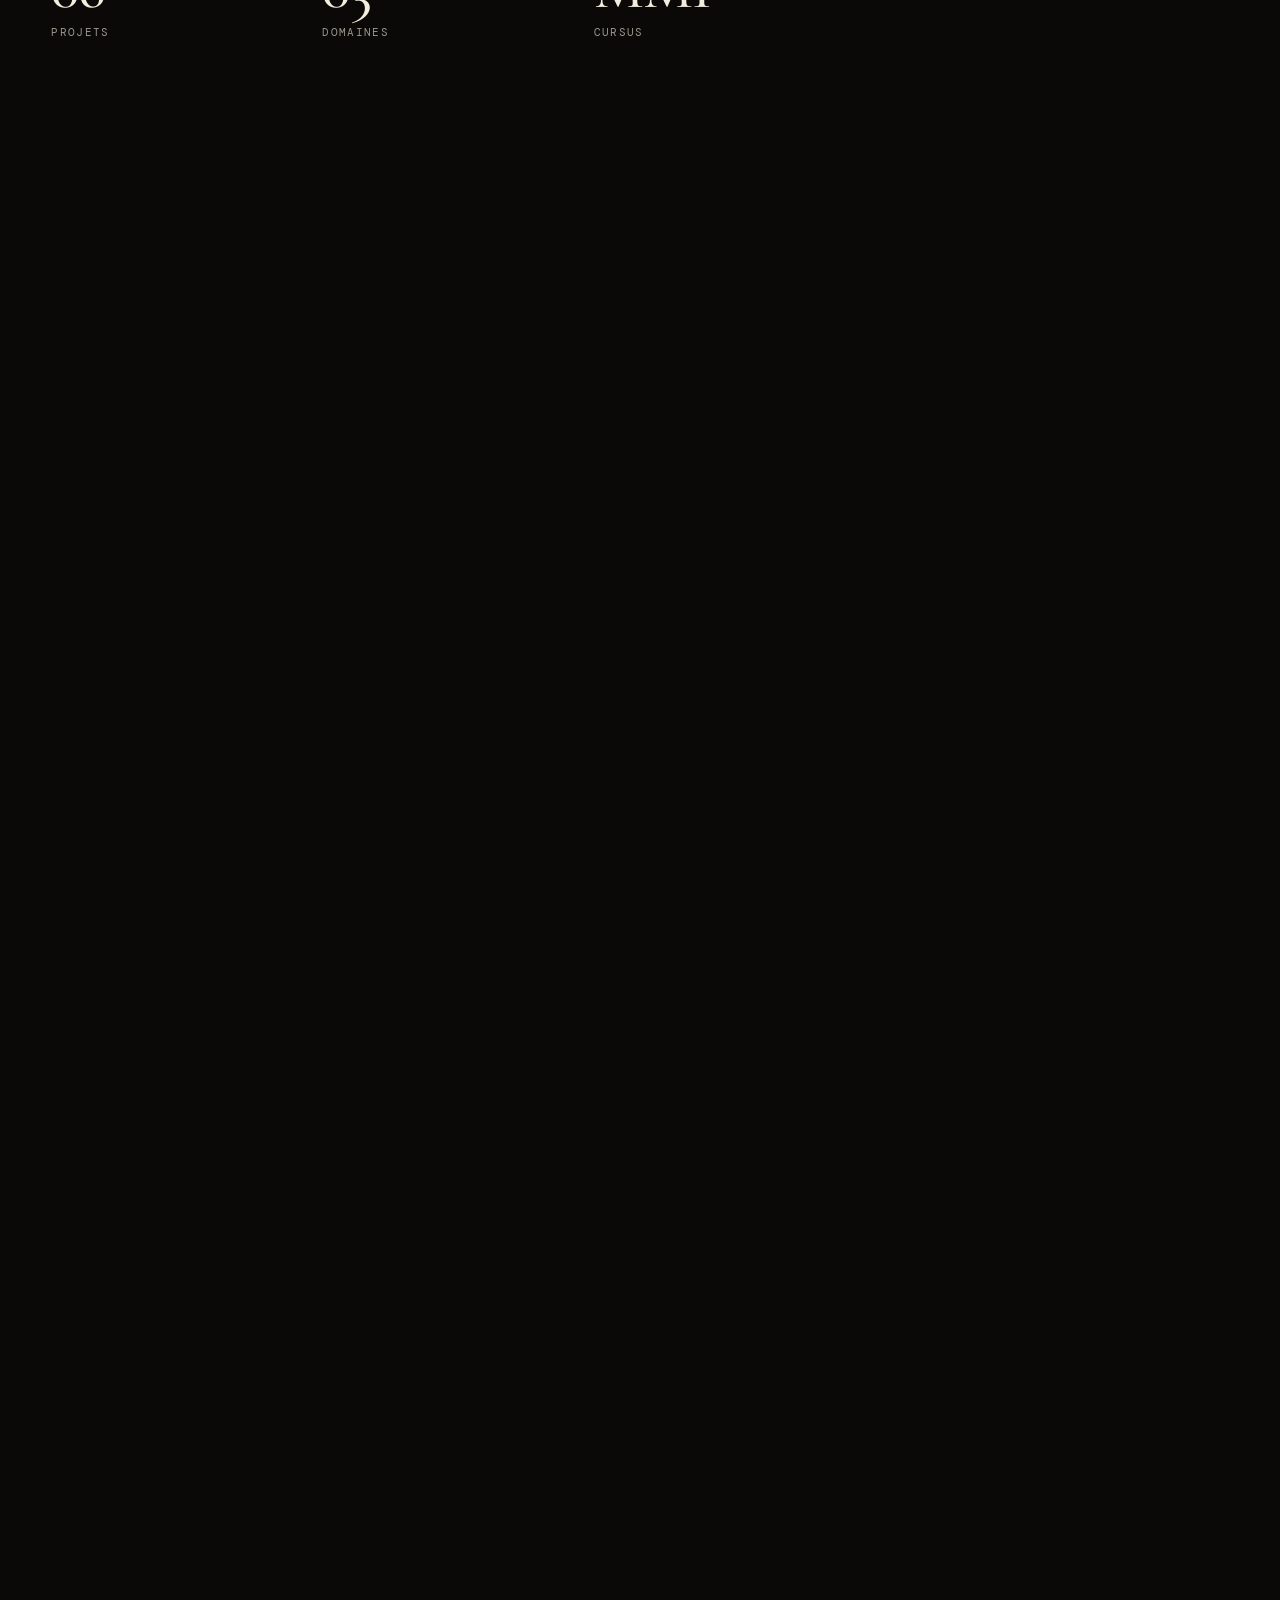
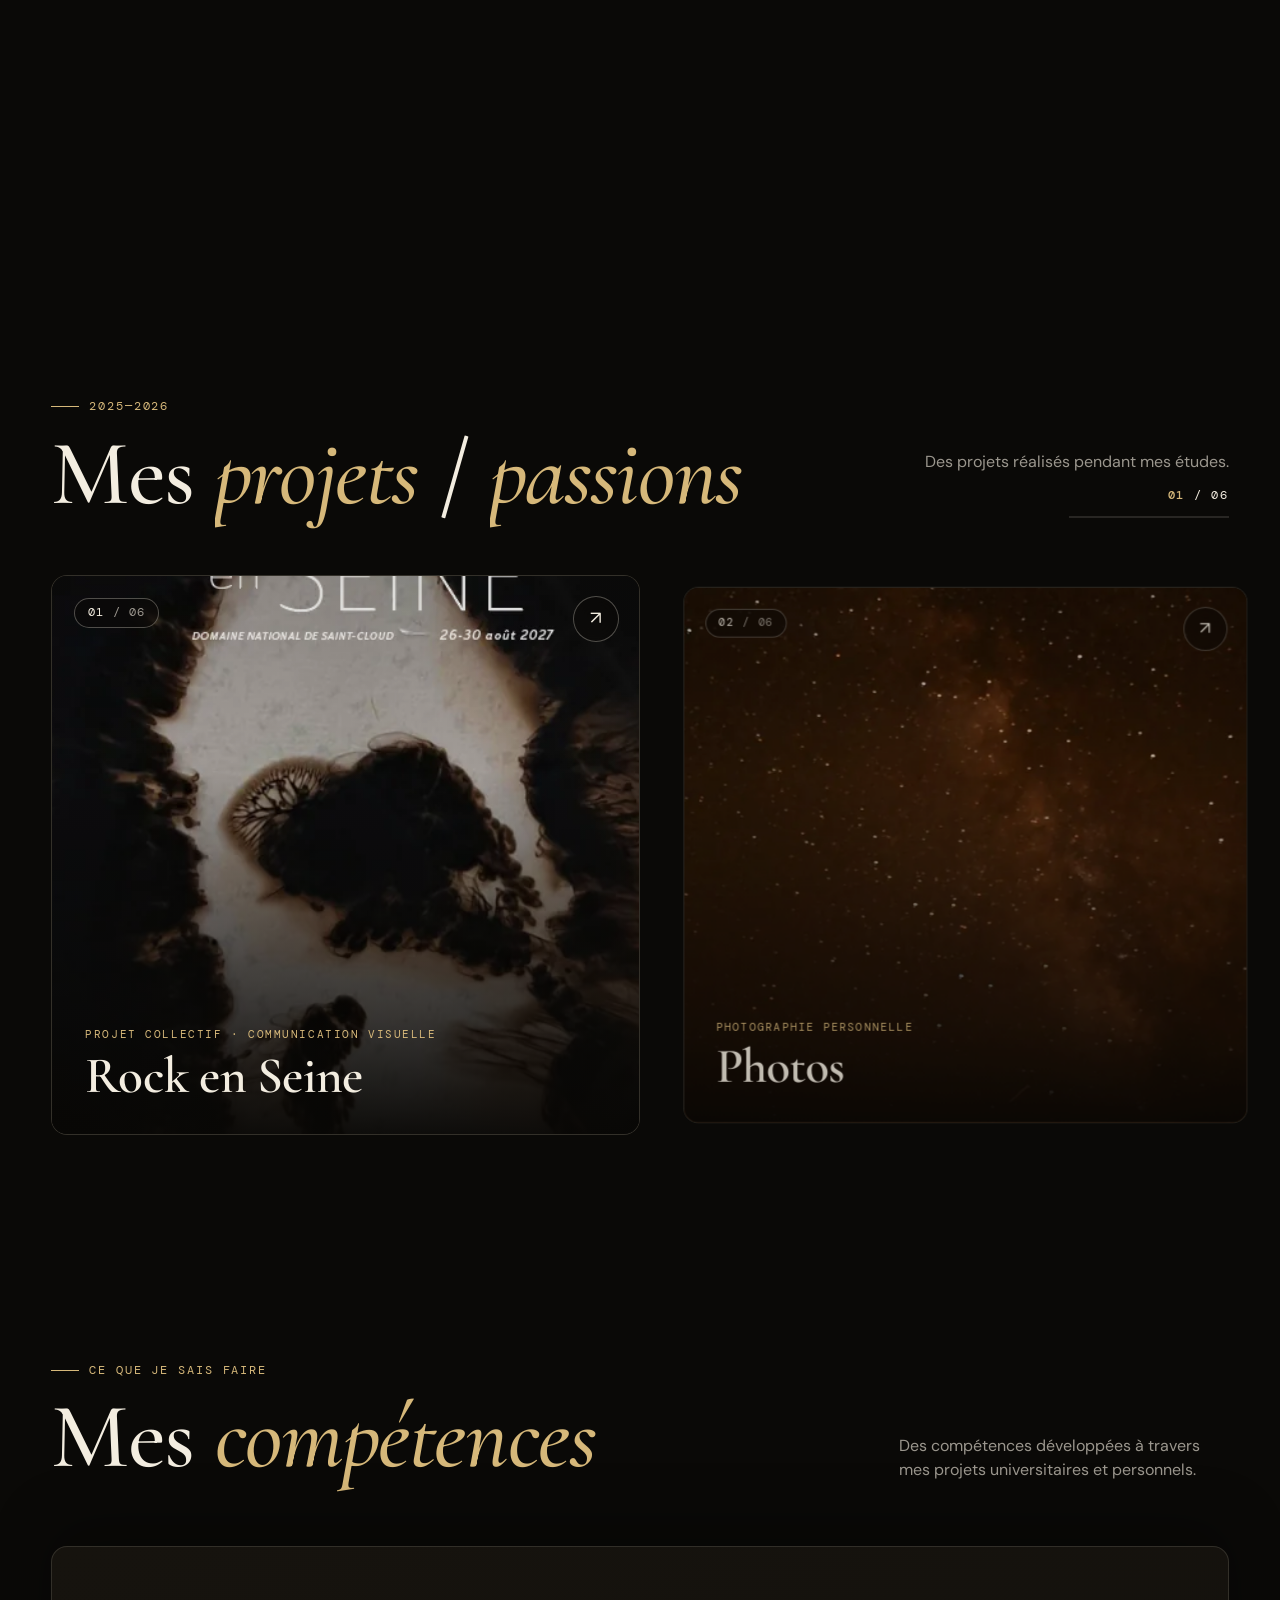
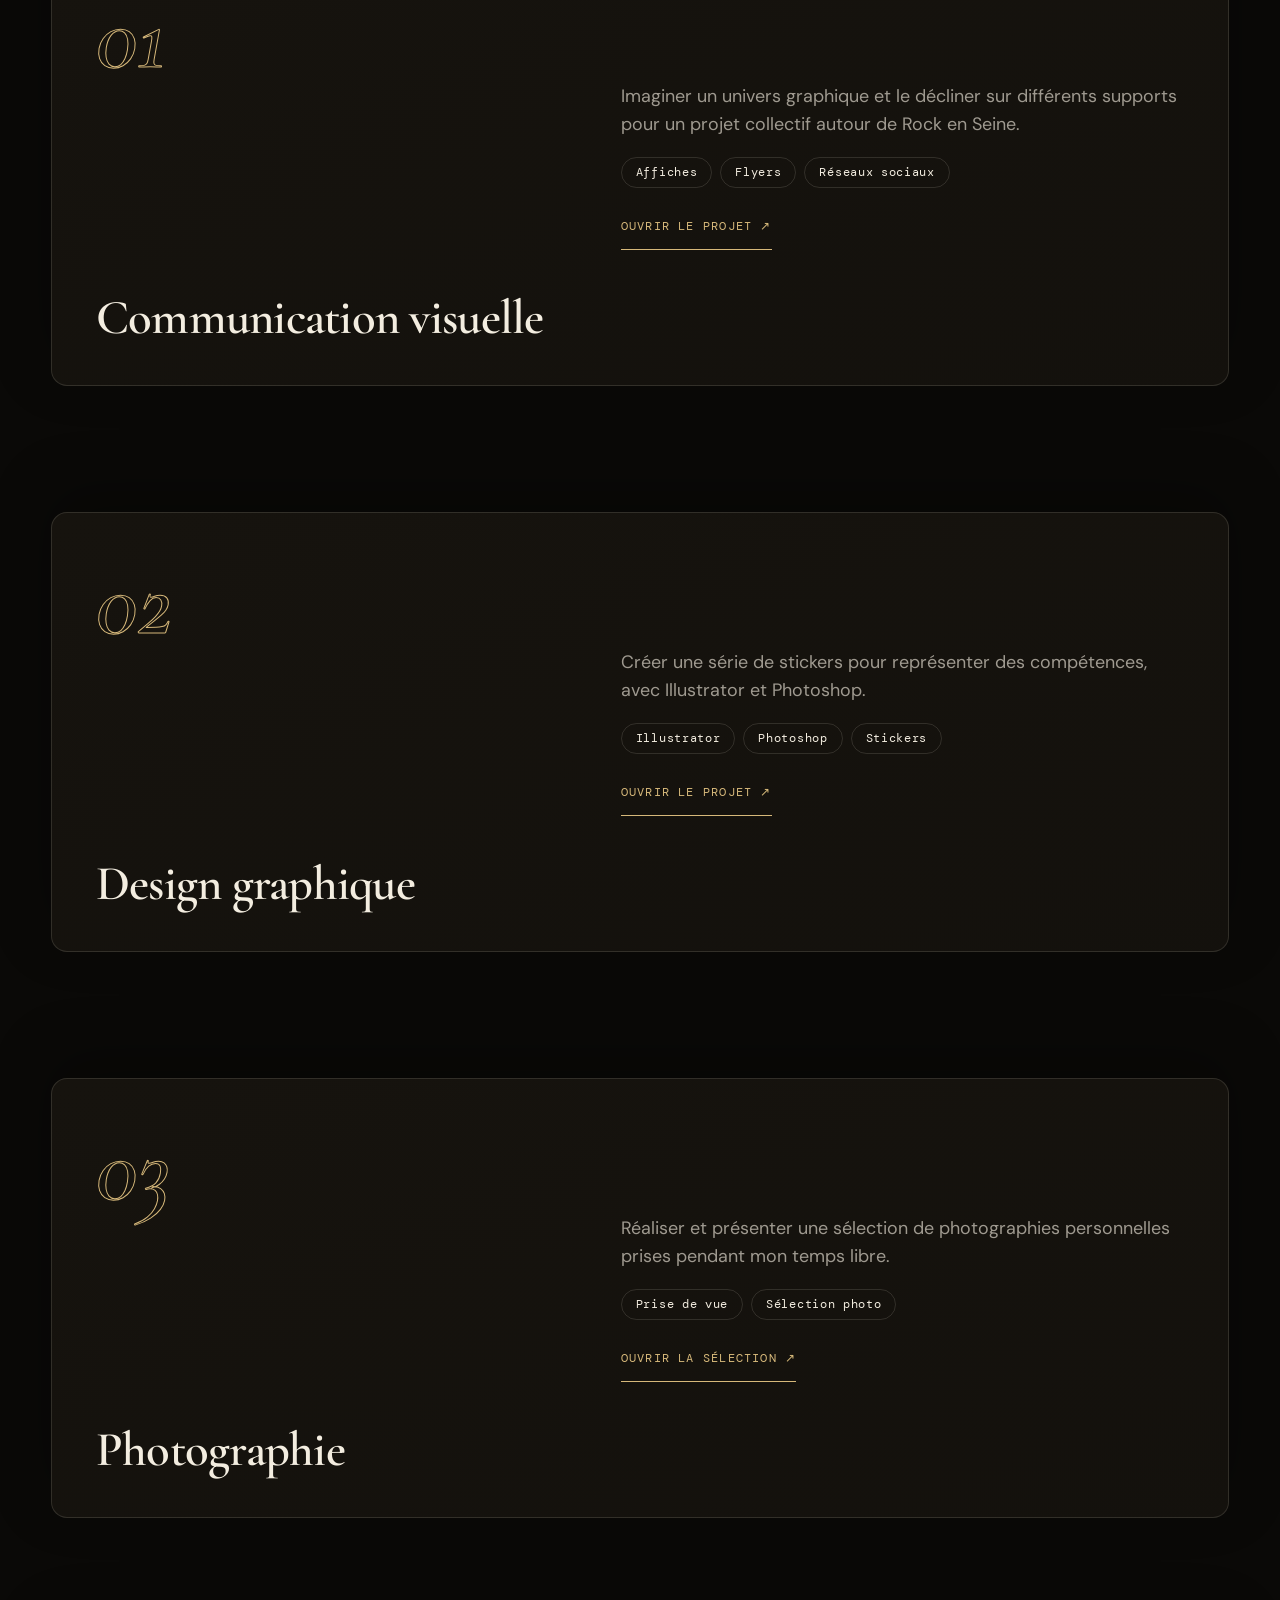
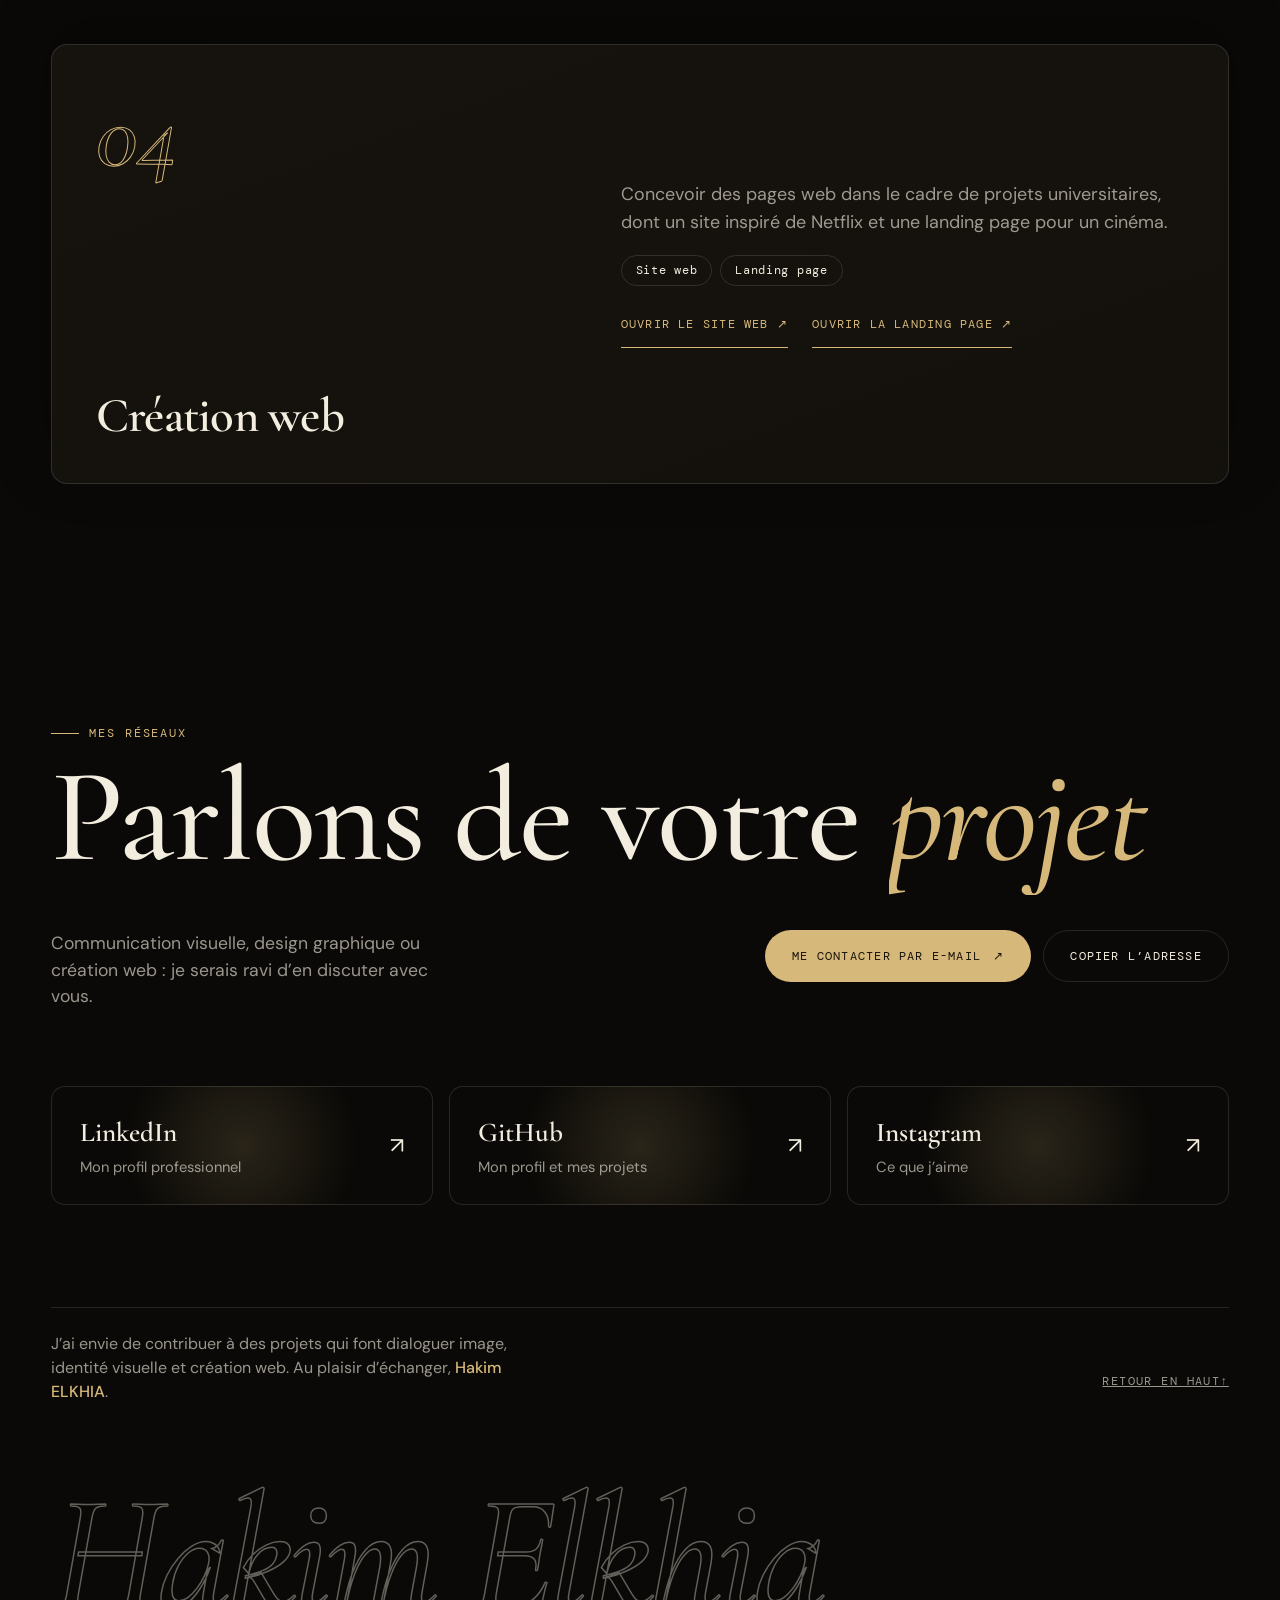
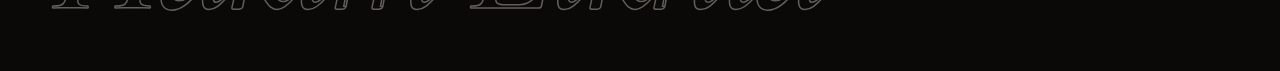
==== commit 9f74e4de: "Add files via upload" ====
--- a/index.html
+++ b/index.html
@@ -50,7 +50,8 @@
             root.dataset.theme = "light";
           }
           if (
-            !sessionStorage.getItem("hakim-intro") &&
+            // ?intro dans l'adresse : rejoue l'ouverture (pratique pour la tester).
+            (!sessionStorage.getItem("hakim-intro") || location.search.includes("intro")) &&
             !matchMedia("(prefers-reduced-motion: reduce)").matches
           ) {
             root.classList.add("js-loading");
@@ -58,12 +59,14 @@
         } catch (error) {}
       })();
     </script>
-    <link rel="stylesheet" href="css/portefolio.css" />
-    <script defer src="js/projects.js"></script>
-    <script defer src="js/theme.js"></script>
-    <script defer src="js/site.js"></script>
-    <script defer src="js/pluie-or.js"></script>
-    <script defer src="js/lampe-torche.js"></script>
+    <!-- ?v=2 : à augmenter après chaque modification, pour que le navigateur ne garde pas
+         l'ancienne version en mémoire. -->
+    <link rel="stylesheet" href="css/portefolio.css?v=2" />
+    <script defer src="js/projects.js?v=2"></script>
+    <script defer src="js/theme.js?v=2"></script>
+    <script defer src="js/site.js?v=2"></script>
+    <script defer src="js/pluie-or.js?v=2"></script>
+    <script defer src="js/lampe-torche.js?v=2"></script>
     <script type="application/ld+json">
       {
         "@context": "https://schema.org",
@@ -82,31 +85,13 @@
   <body>
     <a class="skip-link" href="#contenu">Aller au contenu</a>
 
-    <!-- Intro d'ouverture : une alvéole se dessine, puis on zoome dedans. -->
-    <div class="loader" aria-hidden="true">
-      <svg class="loader__svg" viewBox="0 0 200 200">
-        <circle
-          class="loader__ring"
-          style="--i: 0; --len: 515.3"
-          cx="100"
-          cy="100"
-          r="82"
-        />
-        <circle
-          class="loader__ring"
-          style="--i: 1; --len: 427.3"
-          cx="100"
-          cy="100"
-          r="68"
-        />
-        <text class="loader__mono" x="100" y="118" text-anchor="middle">
-          HE
-        </text>
-      </svg>
-      <canvas class="loader__serpent"></canvas>
-      <p class="loader__count">000</p>
-      <p class="loader__label">Hakim Elkhia · Portfolio</p>
+    <!-- Intro d'ouverture : l'ange se dessine, l'éclair frappe, puis l'accueil apparaît. -->
+    <div class="loader">
+      <p class="sr-only" role="status">Chargement du portfolio…</p>
     </div>
+    <!-- Scène d'ouverture (dessinée par site.js) : plein écran pendant le chargement,
+         puis en fond de l'accueil. data-name : le texte qui s'écrit sous l'ange. -->
+    <canvas class="scene" data-name="Mon portfolio" aria-hidden="true"></canvas>
 
     <!-- Fond animé : la ruche (dessinée par site.js) et un léger grain. -->
     <canvas id="hive" aria-hidden="true"></canvas>
--- a/css/portefolio.css
+++ b/css/portefolio.css
@@ -2022,6 +2022,18 @@
 }
 
 /* --- Intro d'ouverture (uniquement si JavaScript est actif) --- */
+/* La scène (l'ange, dessiné par site.js) passe au premier plan pendant le chargement, puis
+   reste en fond de l'accueil, derrière les fils et le contenu. */
+.scene {
+  position: fixed;
+  inset: 0;
+  z-index: 0;
+  display: block;
+  width: 100%;
+  height: 100%;
+  pointer-events: none;
+}
+
 .loader {
   display: none;
 }
@@ -2033,36 +2045,35 @@
   position: fixed;
   inset: 0;
   z-index: 200;
-  display: grid;
-  place-content: center;
-  justify-items: center;
-  gap: 20px;
+  display: block;
   background: var(--bg);
-  transition: opacity 0.7s ease 0.35s;
-}
-
-.loader__count,
-.loader__label {
-  margin: 0;
-  color: var(--muted);
-  font-family: var(--mono);
-  font-size: 0.74rem;
-  letter-spacing: 0.2em;
-  text-transform: uppercase;
-  transition: opacity 0.3s ease;
-}
-
-.loader__count {
-  color: var(--accent);
-  font-size: 1.1rem;
-}
-.loader.is-done {
-  opacity: 0;
-}
-/* Passage à l'accueil : le serpent quitte la barre (il est redessiné sur la page, au même
-   endroit, par site.js), le reste de l'écran de chargement s'efface en fondu. */
-/* Pendant le chargement et l'enroulement du serpent, la barre du haut et le rail restent
-   cachés : ils apparaissent avec le reste de l'accueil. */
+}
+
+html.js-loading .scene {
+  z-index: 201;
+}
+
+/* Dernier éclair : un voile lumineux couvre tout l'écran, puis se retire sur l'accueil. */
+.loader.is-flash {
+  position: fixed;
+  inset: 0;
+  z-index: 300;
+  display: block;
+  pointer-events: none;
+  animation: loader-flash 0.9s cubic-bezier(0.2, 0.6, 0.3, 1) forwards;
+}
+
+@keyframes loader-flash {
+  from {
+    opacity: 1;
+  }
+  to {
+    opacity: 0;
+  }
+}
+
+/* Pendant le chargement, la barre du haut et le rail restent cachés : ils apparaissent avec
+   le reste de l'accueil. */
 html.js-loading .topbar,
 html.js-loading .rail {
   opacity: 0;
@@ -2071,38 +2082,6 @@
 /* Les lettres du titre attendent sous leur ligne : on les masque tant que l'intro joue. */
 html.js-loading .hero__title {
   visibility: hidden;
-}
-
-html.js-loading .loader.is-handoff {
-  background: transparent;
-  pointer-events: none;
-}
-.loader.is-handoff .loader__svg,
-.loader.is-handoff .loader__count,
-.loader.is-handoff .loader__label {
-  opacity: 0;
-  transition: opacity 0.6s ease;
-}
-.loader.is-handoff .loader__serpent {
-  opacity: 0;
-  transition: none;
-}
-.loader.is-done .loader__svg {
-  transform: scale(24);
-  opacity: 0;
-}
-/* Barre de chargement : le serpent glisse dessus (dessiné par site.js). */
-.loader__serpent {
-  display: block;
-  width: min(440px, 78vw);
-  height: 60px;
-  transition: opacity 0.3s ease;
-}
-
-.loader.is-done .loader__serpent,
-.loader.is-done .loader__count,
-.loader.is-done .loader__label {
-  opacity: 0;
 }
 
 /* --- Écrans étroits : plus de pin horizontal, projets en colonne --- */
@@ -2488,38 +2467,6 @@
   clip-path: none;
 }
 
-/* Intro : deux anneaux autour du monogramme */
-.loader__svg {
-  width: clamp(200px, 30vw, 320px);
-  overflow: visible;
-  transition:
-    transform 1.2s cubic-bezier(0.7, 0, 0.2, 1),
-    opacity 0.8s ease 0.25s;
-}
-
-.loader__ring {
-  fill: none;
-  stroke: var(--accent);
-  stroke-width: 1;
-  /* --len : périmètre du cercle (2πr), posé sur chaque anneau dans le HTML. */
-  stroke-dasharray: var(--len);
-  stroke-dashoffset: calc(
-    var(--len) * (1 - clamp(0, var(--lp, 0) * 1.5 - var(--i) * 0.18, 1))
-  );
-  transform: rotate(-90deg);
-  transform-box: fill-box;
-  transform-origin: center;
-}
-
-.loader__mono {
-  fill: var(--accent);
-  font-family: var(--display);
-  font-size: 66px;
-  font-style: italic;
-  font-weight: 500;
-  opacity: clamp(0, (var(--lp, 0) - 0.3) * 2, 1);
-}
-
 /* Repère de défilement : cercle fin et flèche */
 .scroll-cue__icon {
   width: 54px;
@@ -2541,12 +2488,6 @@
   border-radius: 50%;
   background: transparent;
   clip-path: none;
-}
-
-@media (prefers-reduced-motion: reduce) {
-  .loader__ring {
-    stroke-dashoffset: 0;
-  }
 }
 
 /* ==========================================================================
@@ -2765,3 +2706,51 @@
     transition: none;
   }
 }
+
+/* ==========================================================================
+   Immersion : halo qui suit la souris sur les cartes (positions fournies par site.js).
+   ========================================================================== */
+.project:not(.project--expanded)::after,
+.skill-card::after {
+  position: absolute;
+  inset: 0;
+  z-index: 3;
+  border-radius: inherit;
+  background: radial-gradient(
+    circle at var(--mx, 50%) var(--my, 50%),
+    color-mix(in srgb, var(--accent) 22%, transparent),
+    transparent 45%
+  );
+  content: "";
+  opacity: 0;
+  pointer-events: none;
+  transition: opacity 0.35s ease;
+}
+
+.skill-card::after {
+  background: radial-gradient(
+    circle at var(--mx, 50%) var(--my, 50%),
+    color-mix(in srgb, var(--accent) 12%, transparent),
+    transparent 40%
+  );
+}
+
+.project:not(.project--expanded):hover::after,
+.skill-card:hover::after {
+  opacity: 1;
+}
+
+.contact__link {
+  background-image: radial-gradient(
+    circle at var(--mx, 50%) var(--my, 50%),
+    color-mix(in srgb, var(--accent) 16%, transparent),
+    transparent 60%
+  );
+}
+
+@media (prefers-reduced-motion: reduce), (hover: none) {
+  .project:not(.project--expanded)::after,
+  .skill-card::after {
+    display: none;
+  }
+}
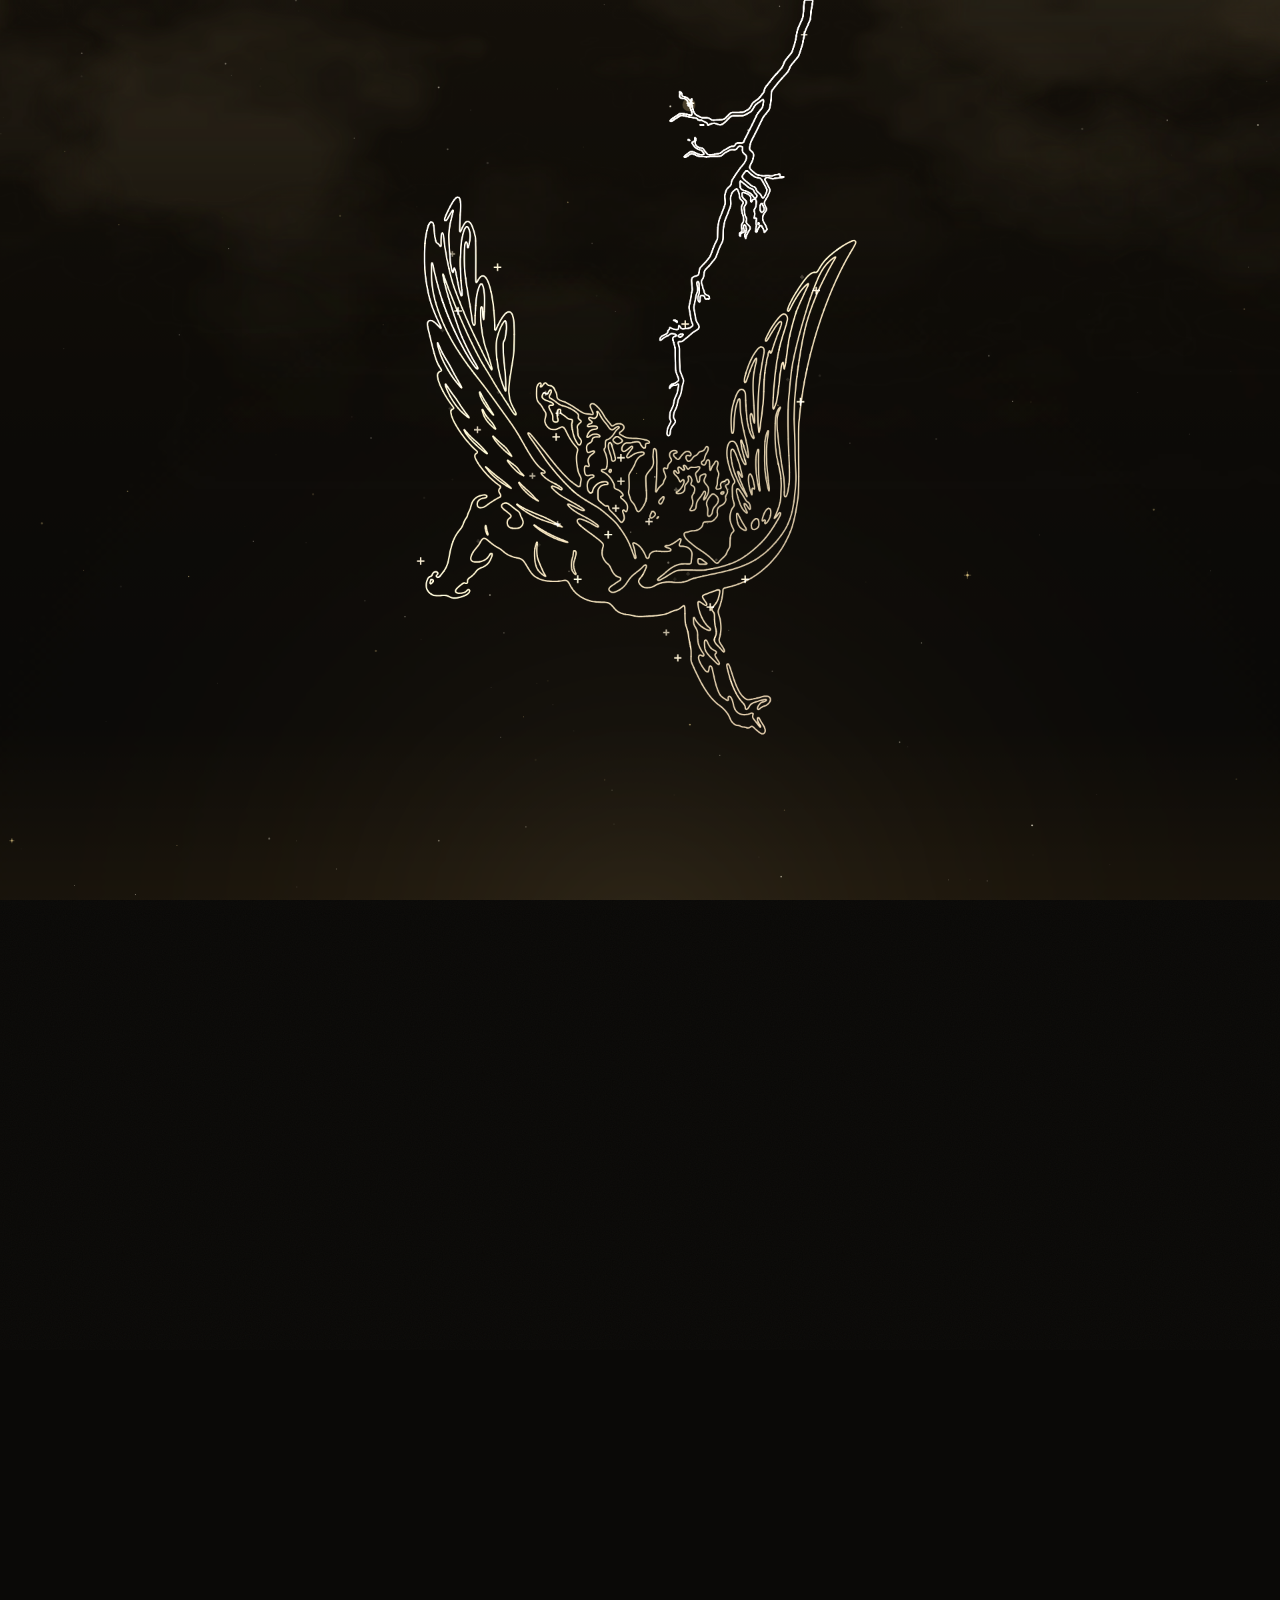
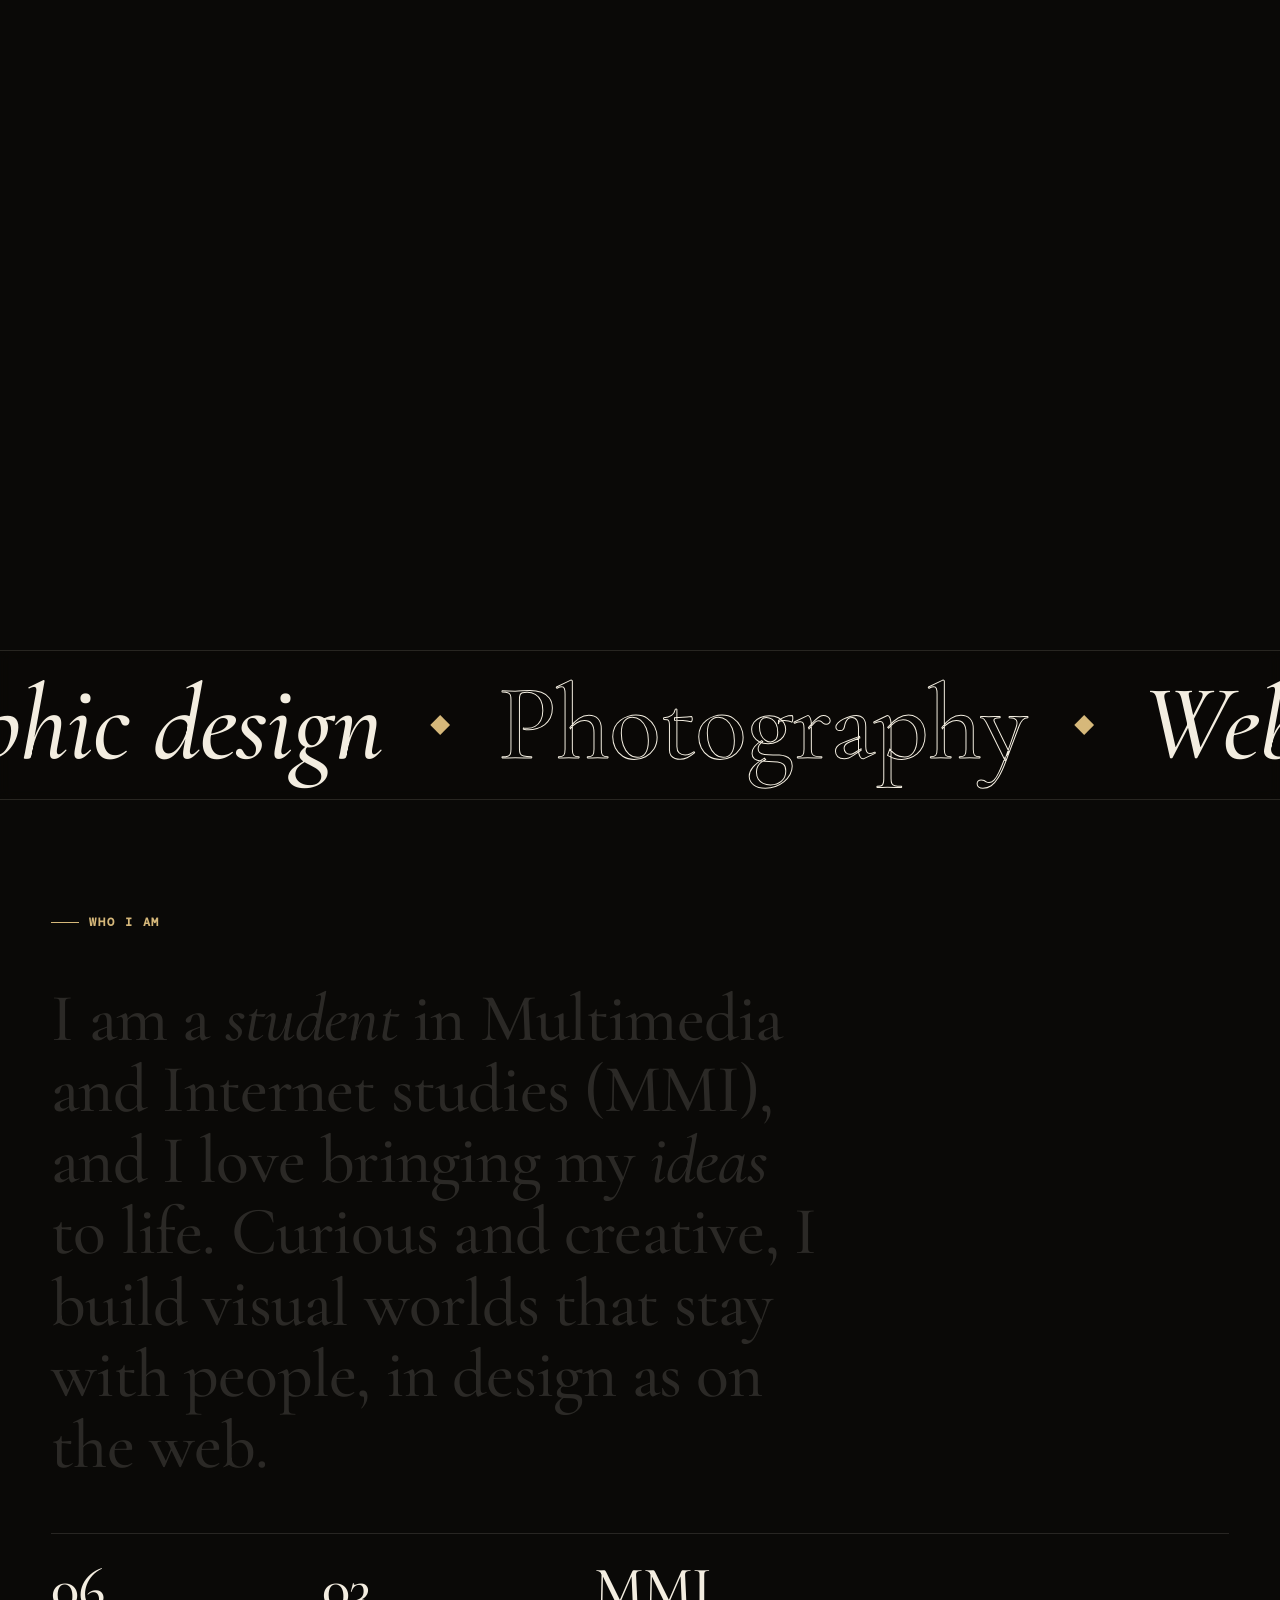
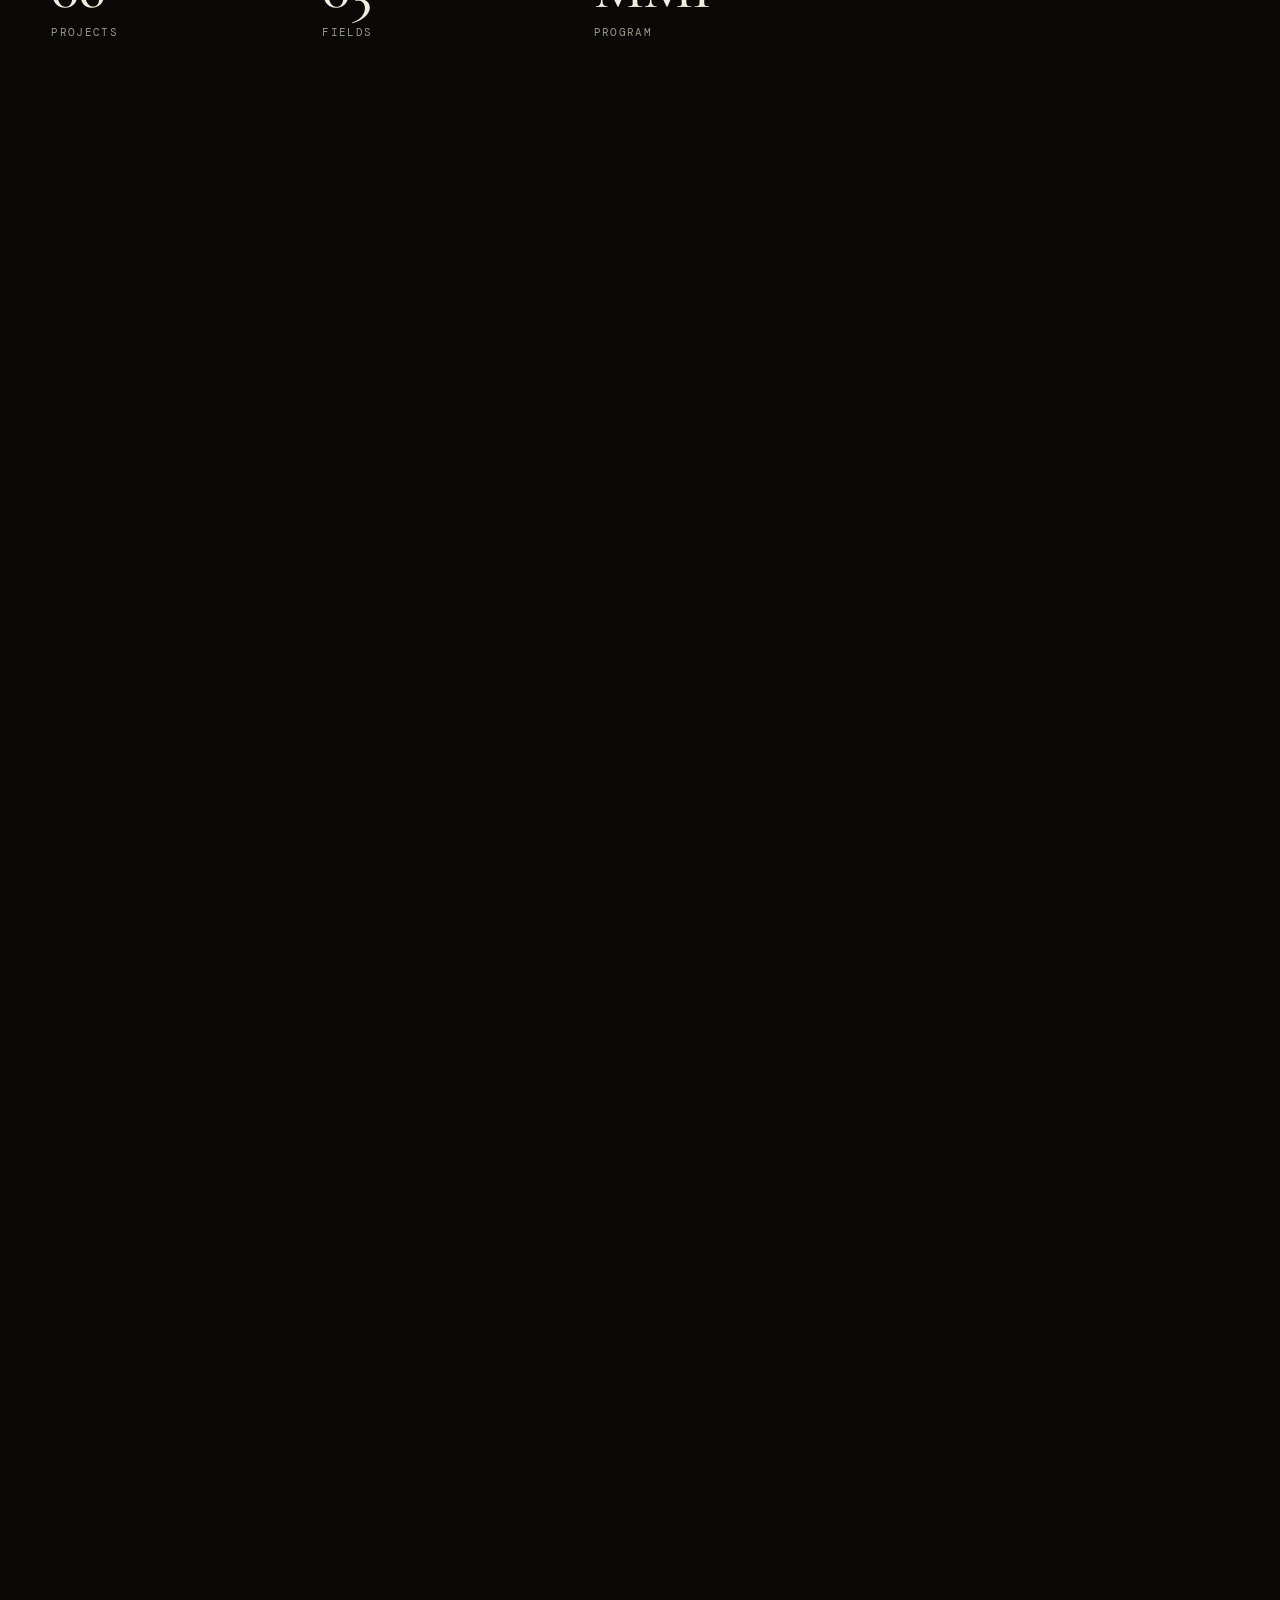
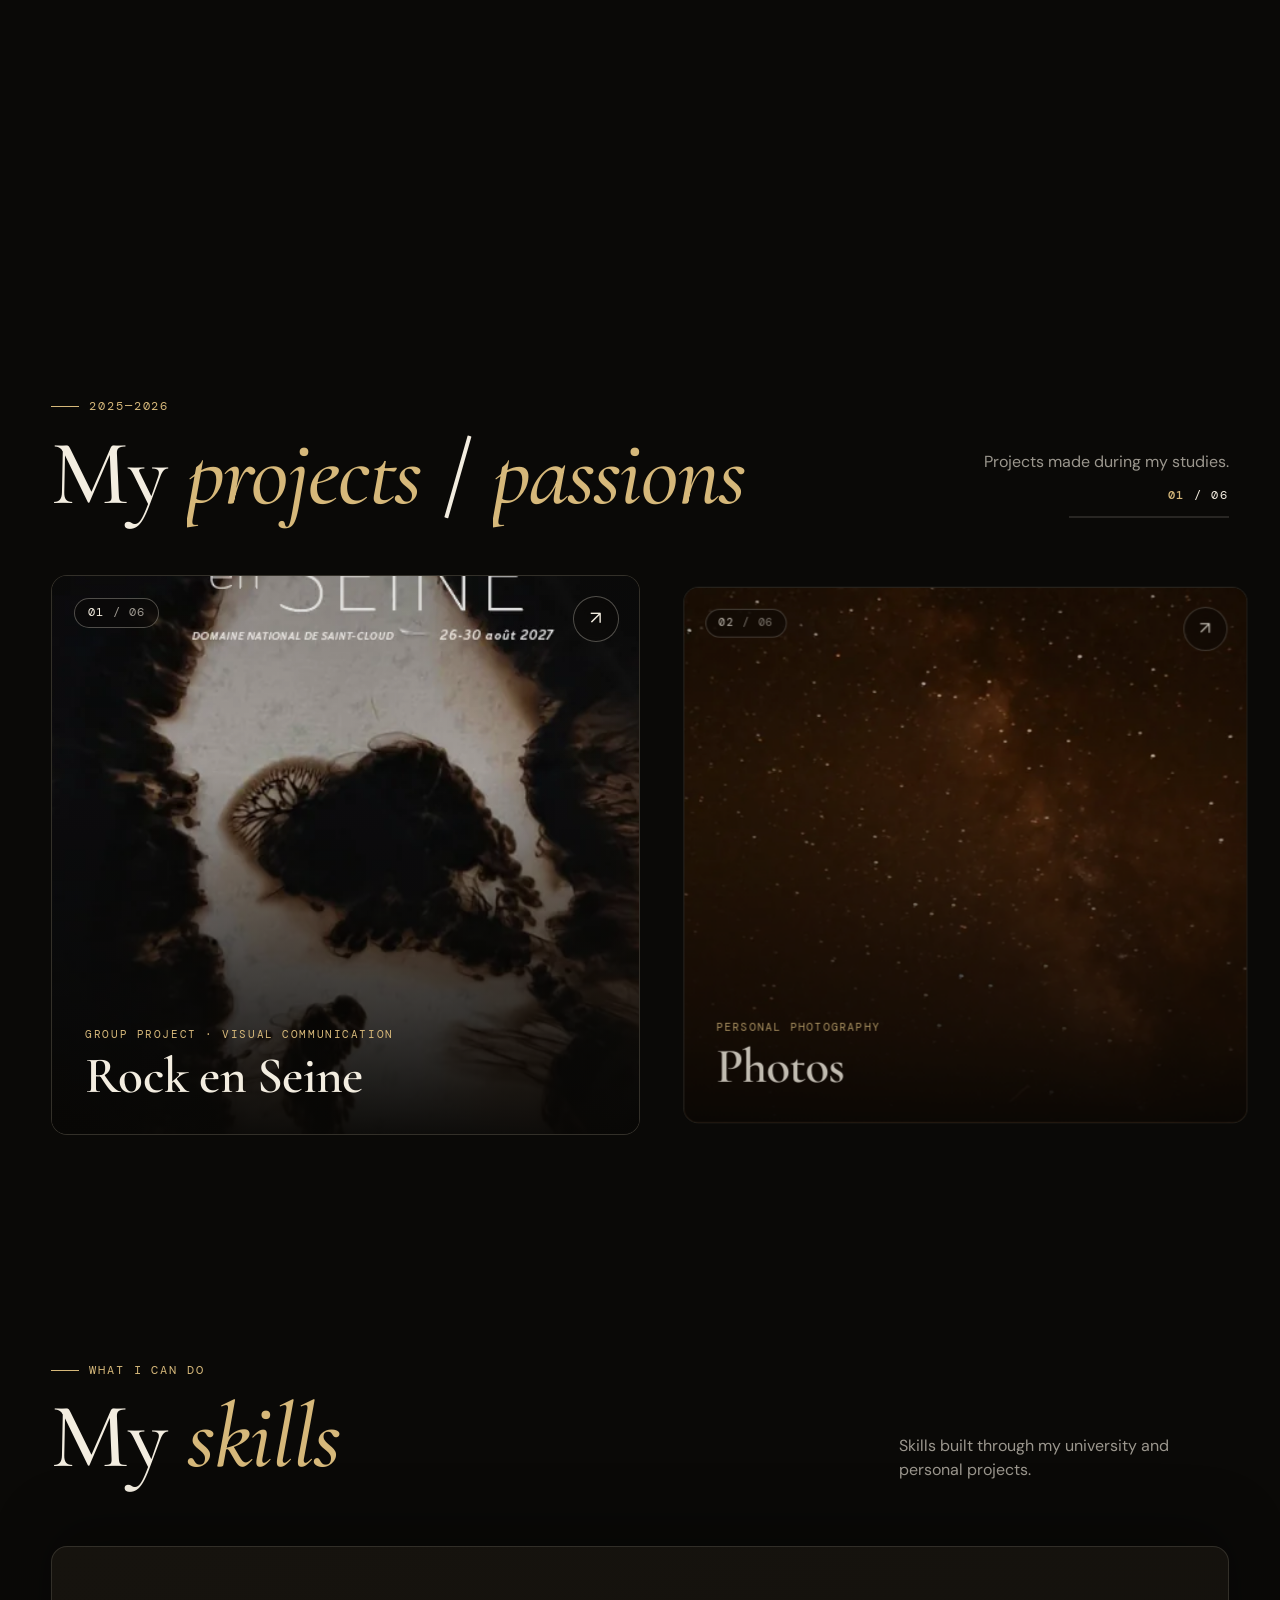
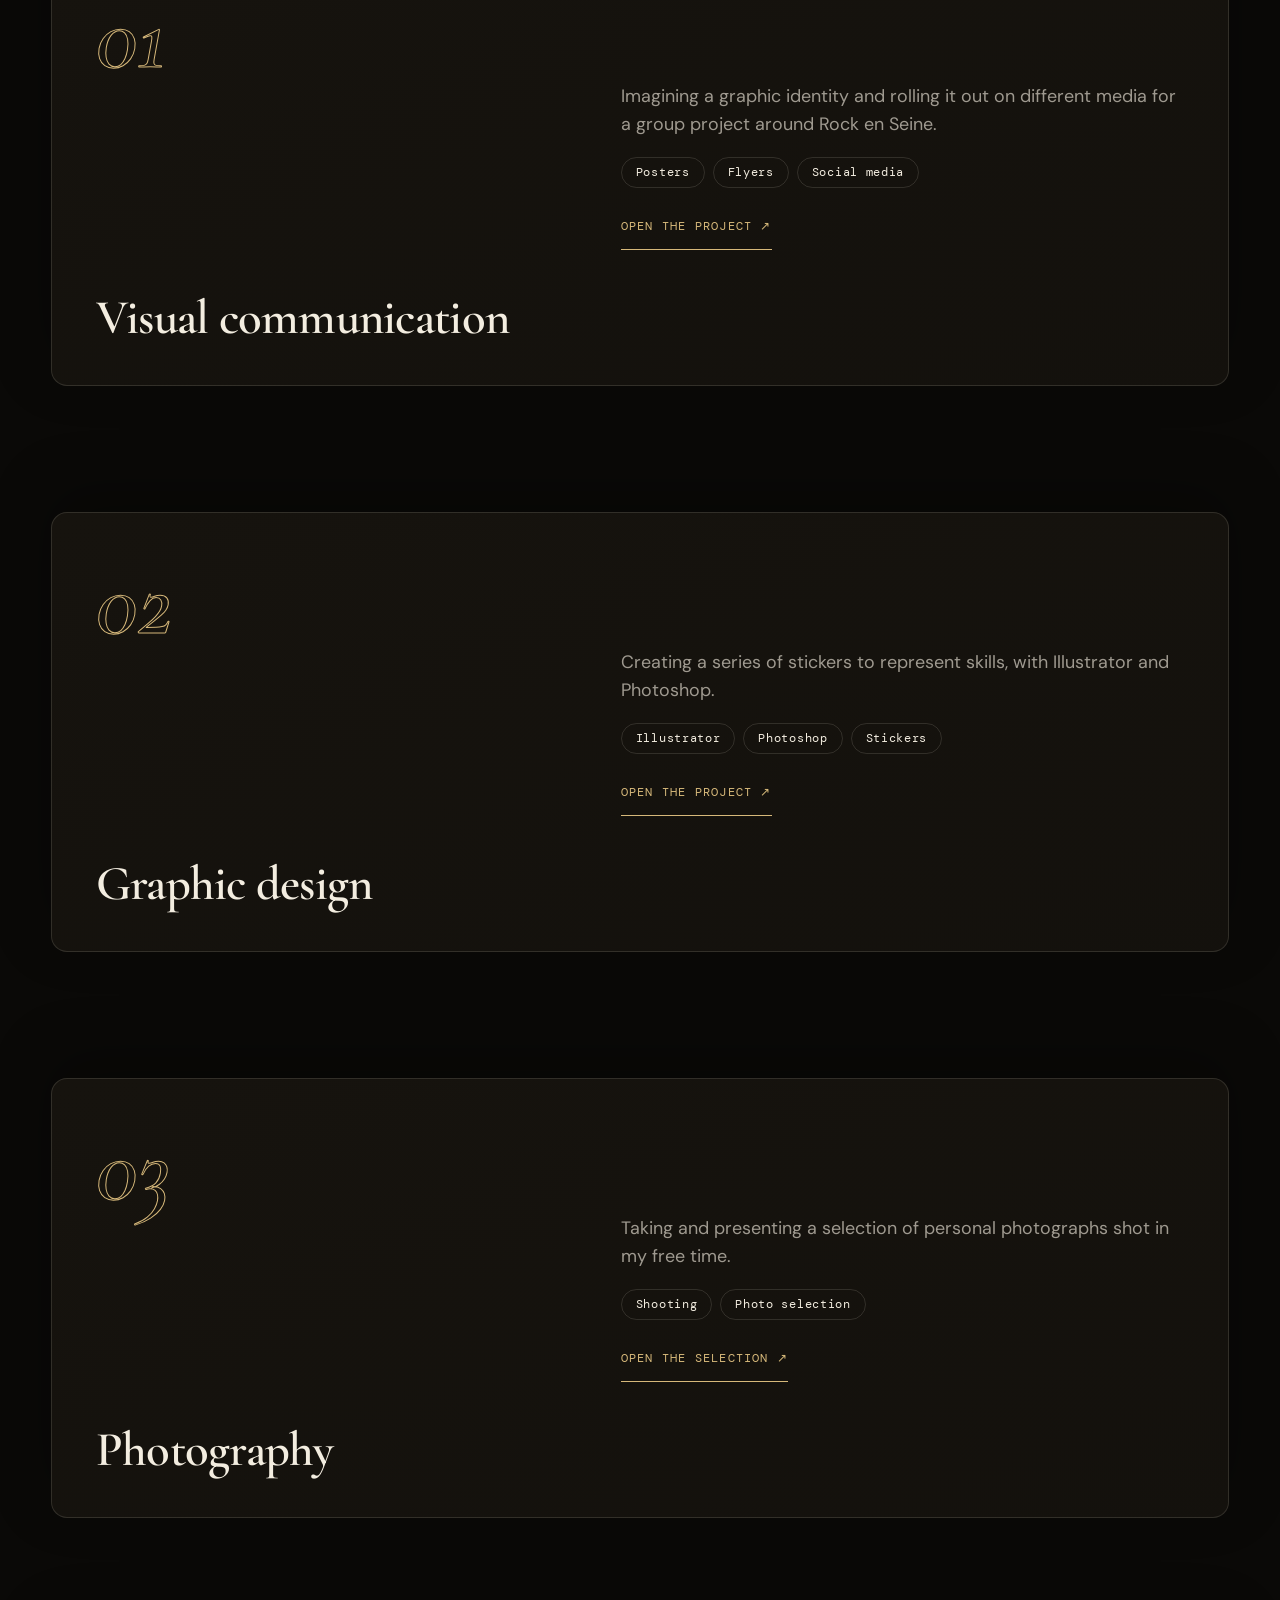
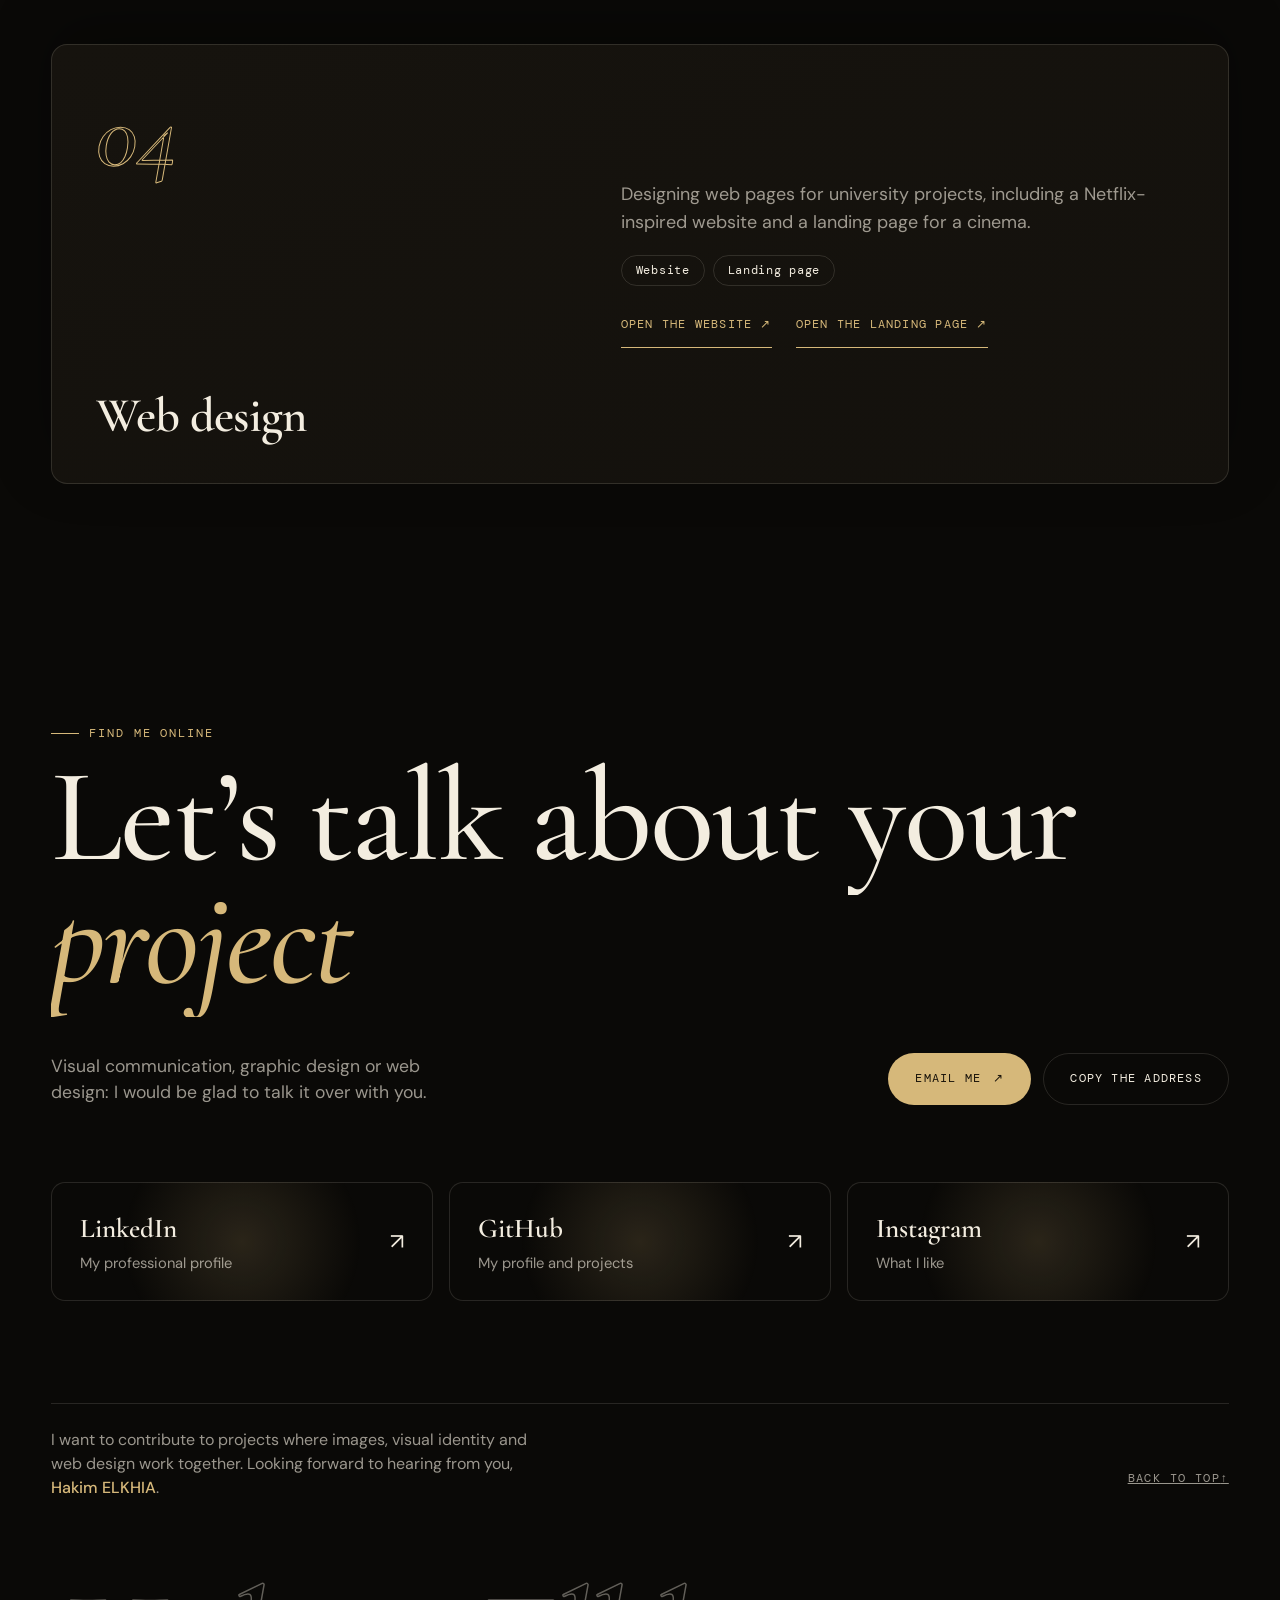
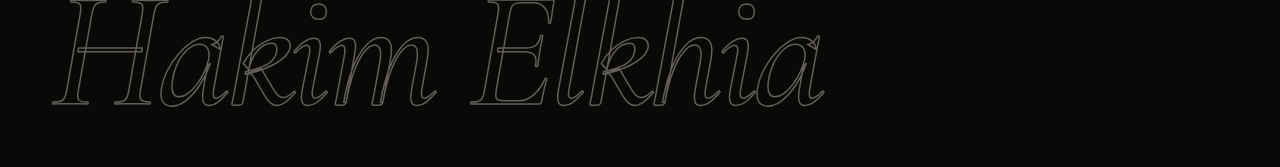
==== commit 82d1d182: "Add files via upload" ====
--- a/index.html
+++ b/index.html
@@ -59,14 +59,14 @@
         } catch (error) {}
       })();
     </script>
-    <!-- ?v=2 : à augmenter après chaque modification, pour que le navigateur ne garde pas
+    <!-- ?v=3 : à augmenter après chaque modification, pour que le navigateur ne garde pas
          l'ancienne version en mémoire. -->
-    <link rel="stylesheet" href="css/portefolio.css?v=2" />
-    <script defer src="js/projects.js?v=2"></script>
-    <script defer src="js/theme.js?v=2"></script>
-    <script defer src="js/site.js?v=2"></script>
-    <script defer src="js/pluie-or.js?v=2"></script>
-    <script defer src="js/lampe-torche.js?v=2"></script>
+    <link rel="stylesheet" href="css/portefolio.css?v=3" />
+    <script defer src="js/projects.js?v=3"></script>
+    <script defer src="js/theme.js?v=3"></script>
+    <script defer src="js/site.js?v=3"></script>
+    <script defer src="js/pluie-or.js?v=3"></script>
+    <script defer src="js/lampe-torche.js?v=3"></script>
     <script type="application/ld+json">
       {
         "@context": "https://schema.org",
@@ -101,6 +101,7 @@
     <header class="topbar">
       <a
         class="topbar__brand"
+        translate="no"
         href="#accueil"
         aria-label="Retour en haut de la page"
       >
@@ -125,6 +126,9 @@
       </nav>
       <div class="topbar__tools">
         <button class="theme-toggle" type="button">Mode clair</button>
+        <button class="lang-toggle" type="button" lang="en" aria-label="View the site in English">
+          EN
+        </button>
         <button
           class="menu-toggle"
           type="button"
@@ -183,7 +187,7 @@
             <span>Design graphique · Photographie · Création web</span>
           </div>
           <div class="hero__main">
-            <h1 class="hero__title" aria-label="Hakim Elkhia">
+            <h1 class="hero__title" aria-label="Hakim Elkhia" translate="no">
               <span class="hero__line" aria-hidden="true" data-chars
                 >Hakim</span
               >
@@ -993,12 +997,246 @@
           <p>
             J’ai envie de contribuer à des projets qui font dialoguer image,
             identité visuelle et création web. Au plaisir d’échanger,
-            <strong>Hakim ELKHIA</strong>.
+            <strong translate="no">Hakim ELKHIA</strong>.
           </p>
           <a class="contact__top" href="#accueil">Retour en haut <span aria-hidden="true">↑</span></a>
         </div>
-        <p class="footer-mark" aria-hidden="true">Hakim Elkhia</p>
+        <p class="footer-mark" aria-hidden="true" translate="no">Hakim Elkhia</p>
       </section>
     </main>
+    <!-- Version anglaise : si le navigateur n'est pas réglé en français, la page passe en
+         anglais (le bouton FR / EN permet de changer). Ce script s'exécute avant les autres
+         (qui sont en « defer ») : les textes sont traduits avant les animations.
+         Pour tester : ajouter ?lang=en ou ?lang=fr à l'adresse. -->
+    <script>
+      (function () {
+        var root = document.documentElement;
+        var choice = new URLSearchParams(location.search).get("lang");
+        try {
+          choice = choice || localStorage.getItem("portfolio-lang");
+        } catch (error) {}
+        var browser = (navigator.languages && navigator.languages[0]) || navigator.language || "fr";
+        var lang = choice === "en" || choice === "fr" ? choice : /^fr/i.test(browser) ? "fr" : "en";
+        root.lang = lang;
+
+        // Textes de la page : français → anglais.
+        var EN = {
+          "Aller au contenu": "Skip to content",
+          "Chargement du portfolio…": "Loading the portfolio…",
+          "Profil": "About",
+          "Projets": "Projects",
+          "Compétences": "Skills",
+          "Contact": "Contact",
+          "Mode clair": "Light mode",
+          "Mode sombre": "Dark mode",
+          "Menu": "Menu",
+          "Fermer": "Close",
+          "Faites défiler": "Scroll down",
+          "Accueil": "Home",
+          "Design graphique · Photographie · Création web": "Graphic design · Photography · Web design",
+          "Graphisme, photographie, création : voici ma": "Graphic design, photography, creation: this is my",
+          "Étudiant en MMI, à la recherche d’opportunités en communication visuelle, design graphique et création web.":
+            "Multimedia student (MMI), looking for opportunities in visual communication, graphic design and web design.",
+          "Voir mes projets": "See my projects",
+          "Me contacter": "Contact me",
+          "Ouvert aux opportunités": "Open to opportunities",
+          "Étudiant en MMI": "MMI student",
+          "Design graphique": "Graphic design",
+          "Photographie": "Photography",
+          "Création web": "Web design",
+          "Communication visuelle": "Visual communication",
+          "Affiches": "Posters",
+          "Qui je suis": "Who I am",
+          "Je suis": "I am a",
+          "étudiant": "student",
+          "en Métiers du Multimédia et de l’Internet, et j’aime donner vie à mes":
+            "in Multimedia and Internet studies (MMI), and I love bringing my",
+          "idées": "ideas",
+          ". Curieux et créatif, je conçois des univers visuels qui marquent les esprits, en design comme sur le web.":
+            " to life. Curious and creative, I build visual worlds that stay with people, in design as on the web.",
+          "Domaines": "Fields",
+          "Cursus": "Program",
+          "Mes": "My",
+          "projets": "projects",
+          "passions": "passions",
+          "Des projets réalisés pendant mes études.": "Projects made during my studies.",
+          "Projet collectif · Communication visuelle": "Group project · Visual communication",
+          "Travail d’équipe": "Teamwork",
+          "Imaginer un univers visuel pour le festival et le décliner sur des affiches, flyers, publications Instagram et un site web.":
+            "Imagining a visual identity for the festival and rolling it out on posters, flyers, Instagram posts and a website.",
+          "Ma contribution personnelle": "My personal contribution",
+          "Réaliser une proposition d’affiche en solo.": "Designing a poster proposal on my own.",
+          "Visuels à venir.": "Visuals coming soon.",
+          "Visuels à venir": "Visuals coming soon",
+          "Modèles de l’équipe pour la création d’affiches.": "The team’s templates for the posters.",
+          "Essais typographiques": "Type experiments",
+          "Visuel de flyers créé par l’équipe du projet.": "Flyer design made by the project team.",
+          "Visuel de publication Instagram réalisé par l’équipe.": "Instagram post design made by the team.",
+          "Ressource créée en solo pour une proposition d’affiche.": "Asset I made on my own for a poster proposal.",
+          "Proposition d’affiche réalisée en solo.": "Poster proposal made on my own.",
+          "Photos": "Photos",
+          "Photographie personnelle": "Personal photography",
+          "Projet personnel": "Personal project",
+          "Sélection de neuf photographies prises pendant mon temps libre.": "A selection of nine photographs taken in my free time.",
+          "Dessins": "Drawings",
+          "Dessin personnel": "Personal drawing",
+          "Pratique personnelle": "Personal practice",
+          "Je dessine pendant mon temps libre, au gré des idées qui me passent par la tête.":
+            "I draw in my free time, following whatever ideas come to mind.",
+          "Projet universitaire · Stickers": "University project · Stickers",
+          "Ma réalisation": "What I made",
+          "Créer une série de stickers représentant mes compétences techniques et comportementales avec Illustrator et Photoshop.":
+            "Creating a series of stickers showing my technical and soft skills, with Illustrator and Photoshop.",
+          "Création d’un site web": "Building a website",
+          "Projet universitaire · Web": "University project · Web",
+          "Déroulé du projet universitaire": "How the university project went",
+          "Première consigne : créer un site web inspiré de Netflix. Une seconde consigne, donnée une semaine avant la fin, imposait de reproduire le style d’un autre site.":
+            "First brief: build a website inspired by Netflix. A second brief, given one week before the deadline, required reproducing the style of another site.",
+          "Projet universitaire · Création web": "University project · Web design",
+          "Concevoir une page d’atterrissage destinée à un cinéma dans le cadre d’un projet universitaire.":
+            "Designing a landing page for a cinema, as part of a university project.",
+          "Ce que je sais faire": "What I can do",
+          "compétences": "skills",
+          "Des compétences développées à travers mes projets universitaires et personnels.":
+            "Skills built through my university and personal projects.",
+          "Imaginer un univers graphique et le décliner sur différents supports pour un projet collectif autour de Rock en Seine.":
+            "Imagining a graphic identity and rolling it out on different media for a group project around Rock en Seine.",
+          "Flyers": "Flyers",
+          "Réseaux sociaux": "Social media",
+          "Ouvrir le projet": "Open the project",
+          "Créer une série de stickers pour représenter des compétences, avec Illustrator et Photoshop.":
+            "Creating a series of stickers to represent skills, with Illustrator and Photoshop.",
+          "Réaliser et présenter une sélection de photographies personnelles prises pendant mon temps libre.":
+            "Taking and presenting a selection of personal photographs shot in my free time.",
+          "Prise de vue": "Shooting",
+          "Sélection photo": "Photo selection",
+          "Ouvrir la sélection": "Open the selection",
+          "Concevoir des pages web dans le cadre de projets universitaires, dont un site inspiré de Netflix et une landing page pour un cinéma.":
+            "Designing web pages for university projects, including a Netflix-inspired website and a landing page for a cinema.",
+          "Site web": "Website",
+          "Ouvrir le site web": "Open the website",
+          "Ouvrir la landing page": "Open the landing page",
+          "Mes réseaux": "Find me online",
+          "Parlons de votre": "Let’s talk about your",
+          "projet": "project",
+          "Communication visuelle, design graphique ou création web : je serais ravi d’en discuter avec vous.":
+            "Visual communication, graphic design or web design: I would be glad to talk it over with you.",
+          "Me contacter par e-mail": "Email me",
+          "Copier l’adresse": "Copy the address",
+          "Adresse copiée ✓": "Address copied ✓",
+          "Mon profil professionnel": "My professional profile",
+          "Mon profil et mes projets": "My profile and projects",
+          "Ce que j’aime": "What I like",
+          "J’ai envie de contribuer à des projets qui font dialoguer image, identité visuelle et création web. Au plaisir d’échanger,":
+            "I want to contribute to projects where images, visual identity and web design work together. Looking forward to hearing from you,",
+          "Retour en haut": "Back to top",
+          "Mon portfolio": "My portfolio",
+          "Retour en haut de la page": "Back to the top of the page",
+          "Navigation principale": "Main navigation",
+          "Faire défiler vers le profil": "Scroll to the About section",
+          "Accès rapide": "Quick links",
+          "Fermer la photo agrandie": "Close the enlarged photo",
+          "Afficher la photo précédente": "Show the previous photo",
+          "Afficher la photo suivante": "Show the next photo",
+          "Fermer ce projet": "Close this project",
+          "Galerie du projet Rock en Seine": "Rock en Seine project gallery",
+          "Galerie du projet Photos": "Photos project gallery",
+          "Galerie du projet Dessins": "Drawings project gallery",
+          "Galerie du projet Stickers": "Stickers project gallery",
+          "Galerie du projet Création d’un site web": "Building a website project gallery",
+          "Galerie du projet Landing Page": "Landing Page project gallery",
+          "Supports": "Media",
+          "Outils et réalisation": "Tools and output",
+          "Pratique": "Practice",
+          "Réalisations": "Projects",
+          "Mes réseaux et mon contact": "My social links and contact",
+          "Autres projets": "Other projects",
+          "← Précédent": "← Previous",
+          "Suivant →": "Next →",
+          "Photo précédente": "Previous photo",
+          "Photo suivante": "Next photo",
+          "Photo du projet": "Project photo",
+          "Pluie d’or": "Golden rain",
+          "Vous avez trouvé un secret ✦": "You found a secret ✦",
+          "Vous m’avez trouvé ✦": "You found me ✦",
+          "Vous l’avez trouvé ✦": "You found it ✦",
+          "Rallumer · Échap": "Lights on · Esc",
+          "Lampe torche · cherchez le message caché": "Flashlight · find the hidden message",
+          "Planche de formes 3D colorées servant de base aux affiches de Rock en Seine.":
+            "Board of colourful 3D shapes used as the basis for the Rock en Seine posters.",
+          "Essais typographiques pour l’identité visuelle de Rock en Seine.": "Type experiments for the Rock en Seine visual identity.",
+          "Flyer promotionnel de Rock en Seine créé par l’équipe du projet.": "Rock en Seine promotional flyer made by the project team.",
+          "Visuel d’une publication Instagram créé par l’équipe pour Rock en Seine.": "Instagram post design made by the team for Rock en Seine.",
+          "Autre visuel de publication Instagram créé par l’équipe pour Rock en Seine.": "Another Instagram post design made by the team for Rock en Seine.",
+          "Forme abstraite noire et blanche créée en solo comme ressource d’affiche.": "Black and white abstract shape I made on my own as a poster asset.",
+          "Affiche proposée en solo pour le projet Rock en Seine.": "Poster I proposed on my own for the Rock en Seine project.",
+          "Voie lactée au-dessus d’un toit sombre, sous un ciel orangé.": "The Milky Way above a dark roof, under an orange sky.",
+          "Voie lactée lumineuse qui traverse verticalement un ciel nocturne.": "A bright Milky Way crossing a night sky vertically.",
+          "Ciel étoilé orangé traversé par la silhouette d’un poteau et de fils électriques.": "Orange starry sky crossed by the silhouette of a pole and power lines.",
+          "Champ éclairé et arbres sous un ciel nocturne traversé par des fils électriques.": "Lit field and trees under a night sky crossed by power lines.",
+          "Champ et arbres sous un ciel étoilé, vus derrière une clôture.": "Field and trees under a starry sky, seen behind a fence.",
+          "Silhouette d’un pin sous un ciel étoilé traversé par des câbles aériens.": "Silhouette of a pine tree under a starry sky crossed by overhead cables.",
+          "Champ orangé et arbres sous un ciel nocturne avec des fils électriques.": "Orange field and trees under a night sky with power lines.",
+          "Fontaine dans un parc, en silhouette sous un ciel nuageux de fin de journée.": "A fountain in a park, silhouetted against a cloudy evening sky.",
+          "Prairie verte parsemée de fleurs, bordée d’une clôture, sous un ciel voilé.": "A green meadow dotted with flowers, edged by a fence, under a hazy sky.",
+          "Dessin au crayon : une fleur de lotus dans un cercle, entourée de pétales et d’une carpe koï.":
+            "Pencil drawing: a lotus flower in a circle, surrounded by petals and a koi carp.",
+          "Dessin au crayon : un mandala géométrique étoilé, surmonté de deux comètes.": "Pencil drawing: a star-shaped geometric mandala topped by two comets.",
+          "Dessin au crayon : un bandeau torsadé orné d’une étoile, au-dessus de lignes en écriture inventée.":
+            "Pencil drawing: a twisted ribbon with a star, above lines of invented script.",
+          "Dessin au crayon : un heaume de chevalier marqué d’une croix.": "Pencil drawing: a knight’s helmet marked with a cross.",
+          "Dessin au crayon : étude de plis et d’ombres sur un drapé.": "Pencil drawing: a study of folds and shadows on draped fabric.",
+        };
+        var norm = function (text) {
+          return text.replace(/\s+/g, " ").trim();
+        };
+        // Traduction d'un texte : utilisée aussi par les scripts du site pour leurs messages.
+        window.tr = function (text) {
+          return lang === "en" && Object.prototype.hasOwnProperty.call(EN, text) ? EN[text] : text;
+        };
+
+        if (lang === "en") {
+          document.title = "Hakim Elkhia — Portfolio: graphic design, photography, web";
+          var description = document.querySelector('meta[name="description"]');
+          if (description) {
+            description.content =
+              "Portfolio of Hakim Elkhia, multimedia student (MMI): visual communication, graphic design, photography and web design. Projects, skills and contact.";
+          }
+          var walker = document.createTreeWalker(document.body, NodeFilter.SHOW_TEXT);
+          var node;
+          while ((node = walker.nextNode())) {
+            if (node.parentNode.closest("script, style, [translate='no']")) continue;
+            var parts = node.data.match(/^(\s*)([\s\S]*?)(\s*)$/);
+            var key = norm(parts[2]);
+            if (key && Object.prototype.hasOwnProperty.call(EN, key)) {
+              node.data = parts[1] + EN[key] + parts[3];
+            }
+          }
+          ["aria-label", "alt", "title", "data-name"].forEach(function (attribute) {
+            document.querySelectorAll("[" + attribute + "]").forEach(function (element) {
+              var value = norm(element.getAttribute(attribute));
+              if (Object.prototype.hasOwnProperty.call(EN, value)) element.setAttribute(attribute, EN[value]);
+            });
+          });
+        }
+
+        // Bouton FR / EN : il propose l'autre langue et retient le choix.
+        var button = document.querySelector(".lang-toggle");
+        if (button) {
+          var other = lang === "en" ? "fr" : "en";
+          button.textContent = other.toUpperCase();
+          button.lang = other;
+          button.setAttribute("aria-label", other === "en" ? "View the site in English" : "Voir le site en français");
+          button.addEventListener("click", function () {
+            try {
+              localStorage.setItem("portfolio-lang", other);
+            } catch (error) {}
+            var url = new URL(location.href);
+            url.searchParams.delete("lang");
+            location.href = url.href;
+          });
+        }
+      })();
+    </script>
   </body>
 </html>
--- a/css/portefolio.css
+++ b/css/portefolio.css
@@ -208,6 +208,23 @@
     background 0.2s ease;
 }
 
+.lang-toggle {
+  min-height: 38px;
+  min-width: 44px;
+  padding: 9px 12px;
+  border: 1px solid var(--line);
+  border-radius: 999px;
+  background: transparent;
+  font-family: var(--mono);
+  font-size: 0.72rem;
+  letter-spacing: 0.1em;
+  cursor: pointer;
+  transition:
+    border-color 0.2s ease,
+    background 0.2s ease;
+}
+
+.lang-toggle:hover,
 .theme-toggle:hover {
   border-color: var(--accent);
   background: color-mix(in srgb, var(--accent) 12%, transparent);
@@ -2547,6 +2564,7 @@
 }
 
 .theme-toggle,
+.lang-toggle,
 .menu-toggle {
   min-height: 44px;
 }
